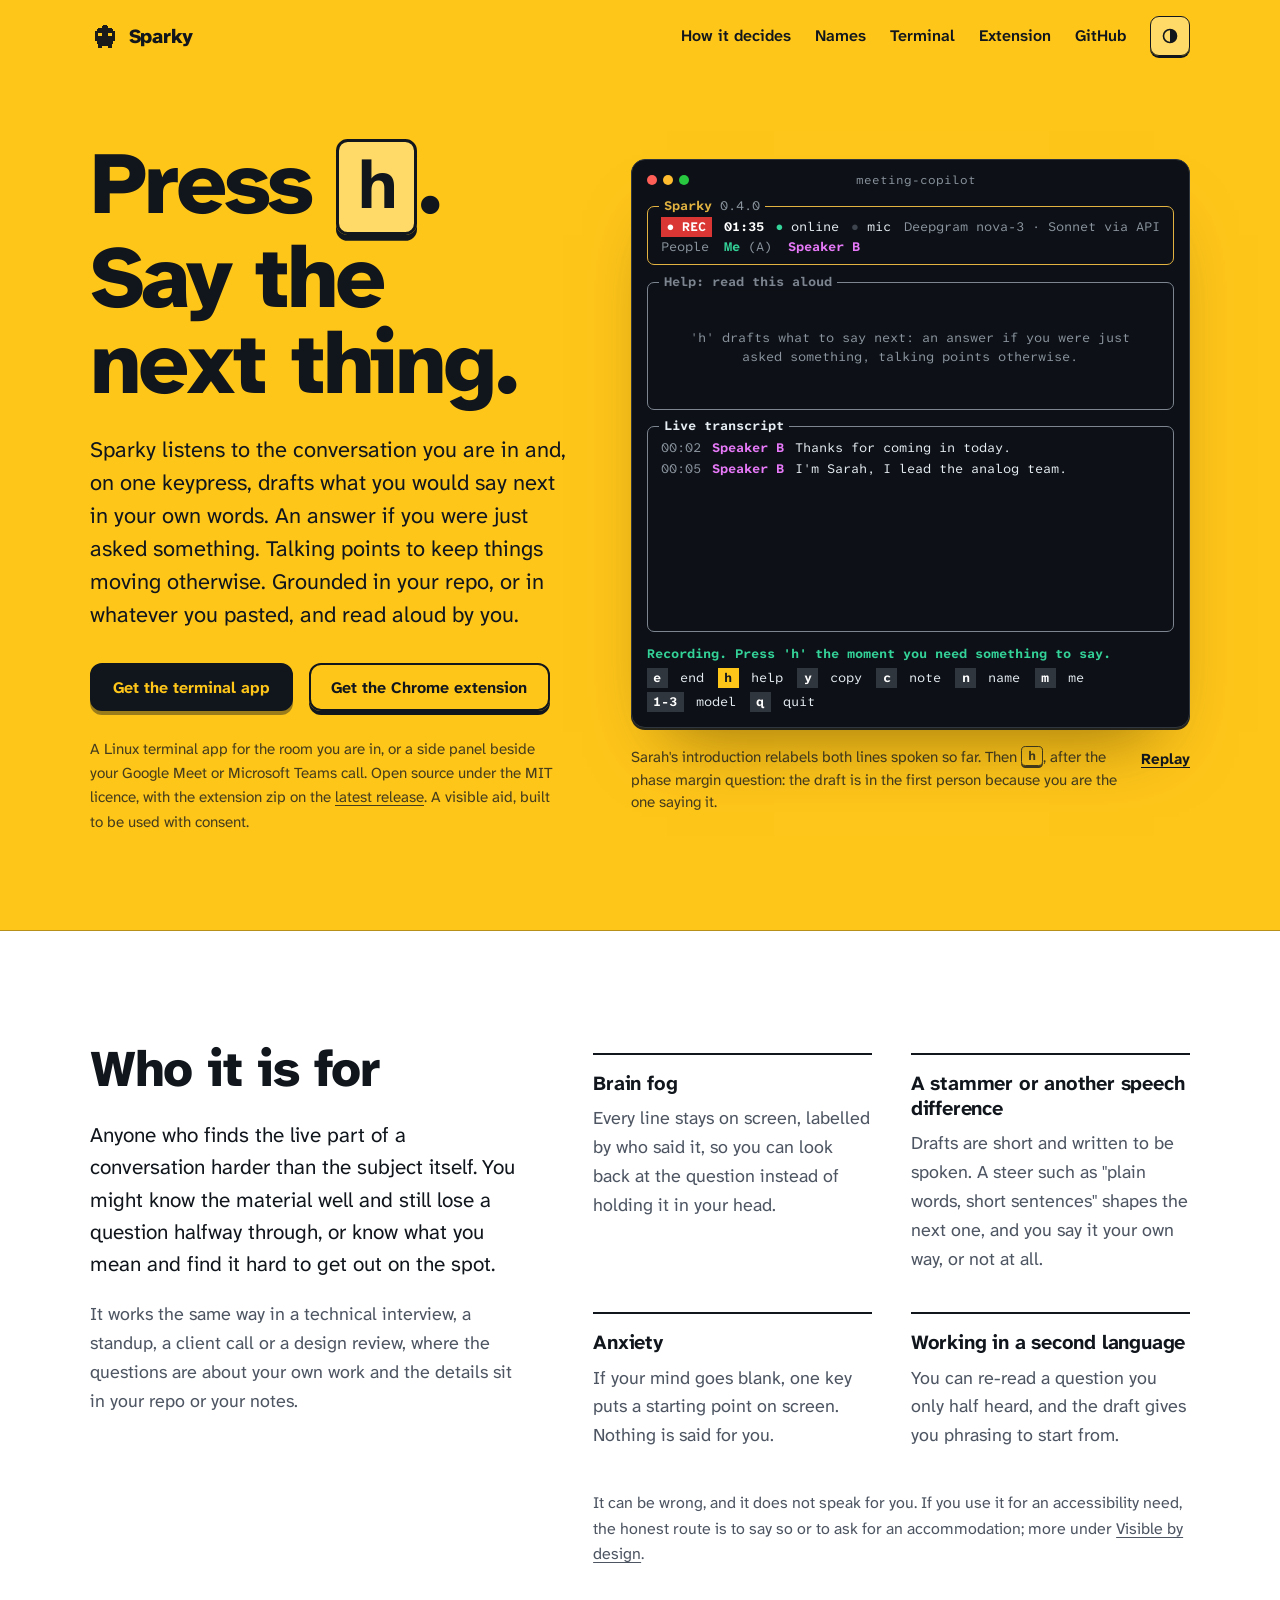
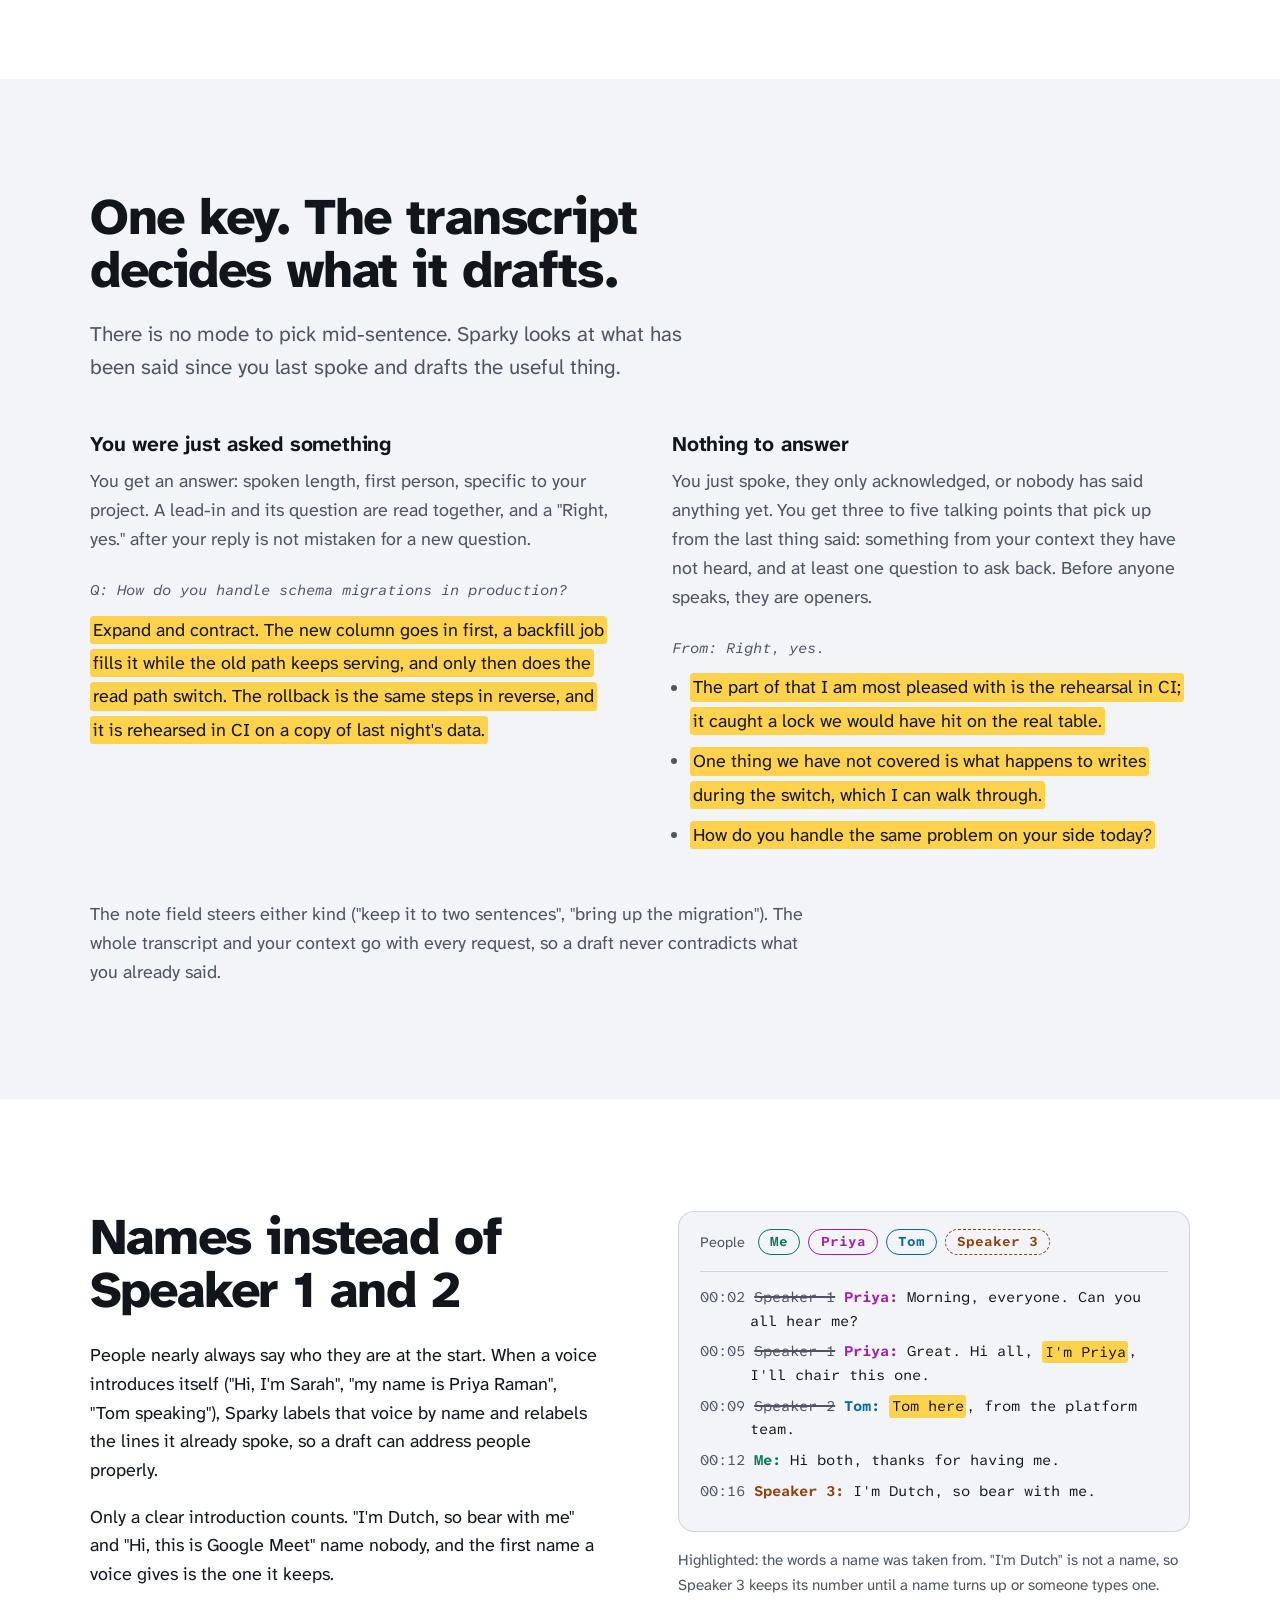
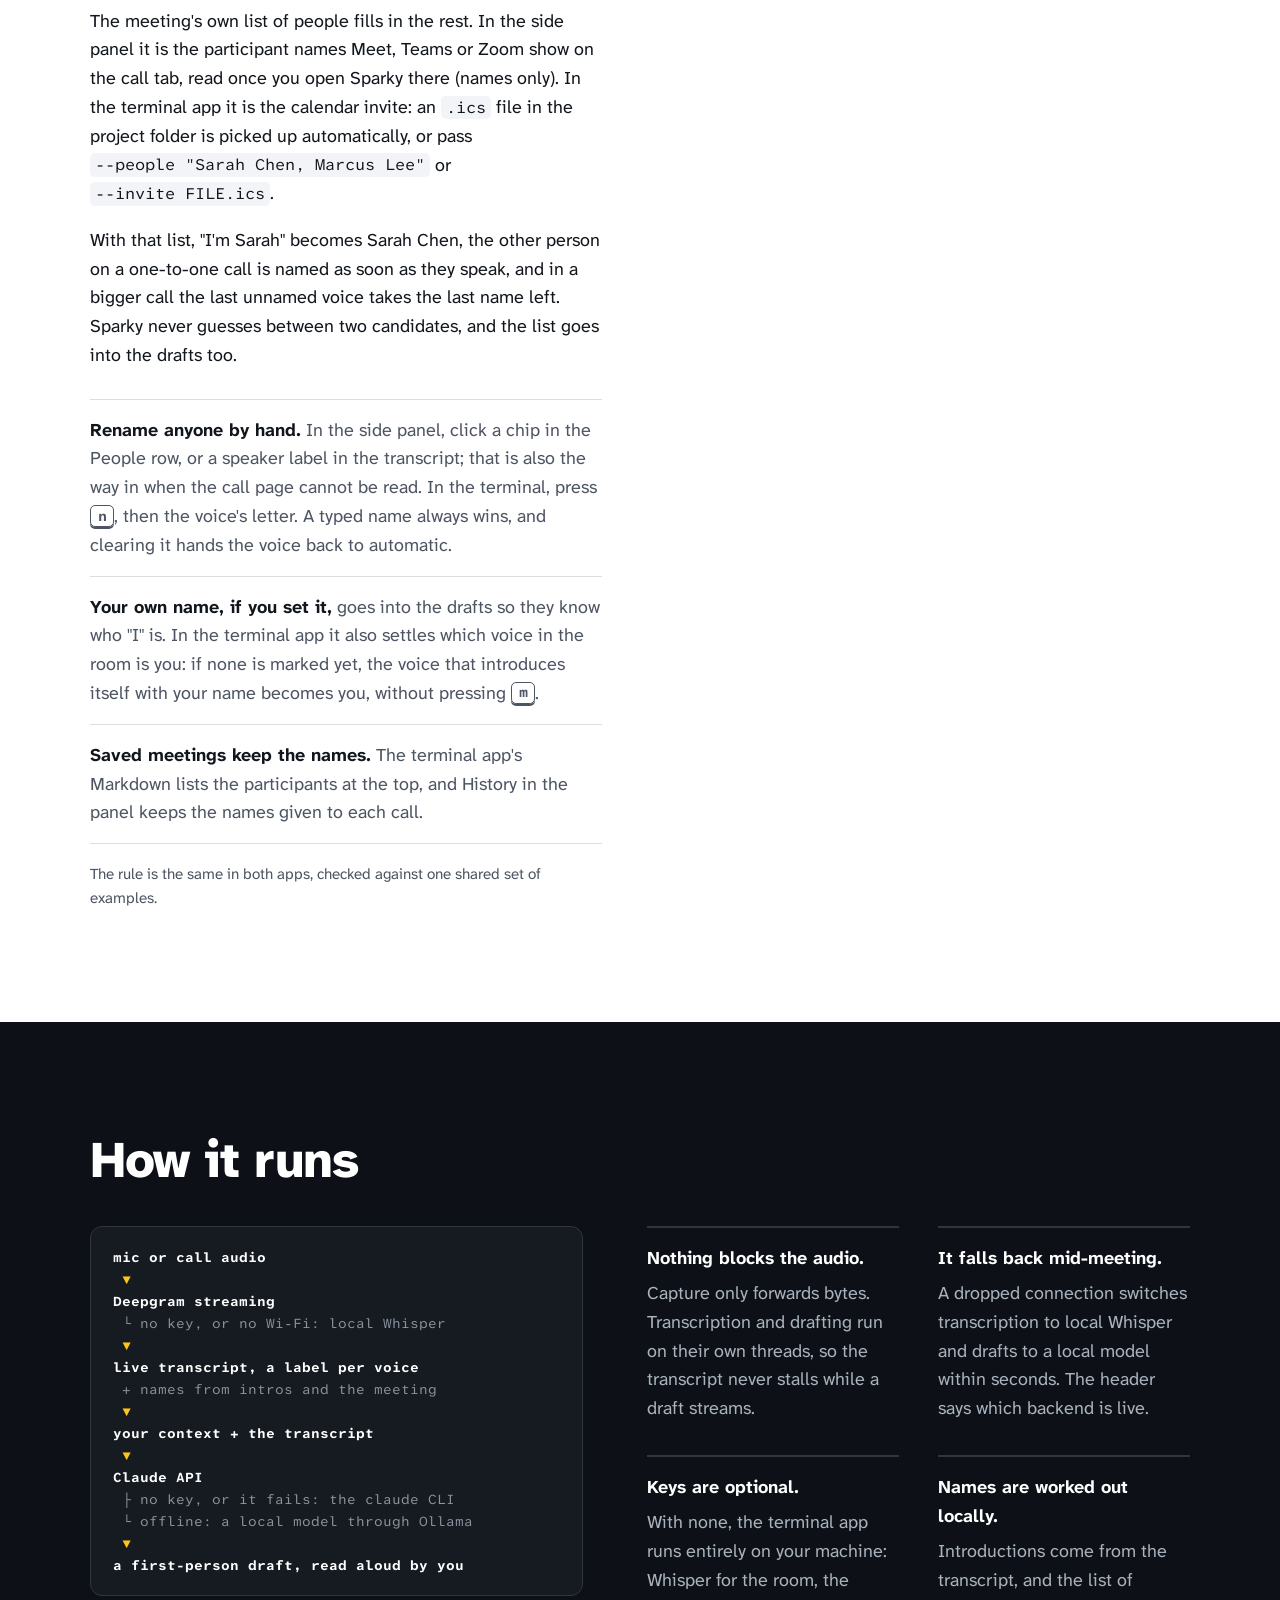
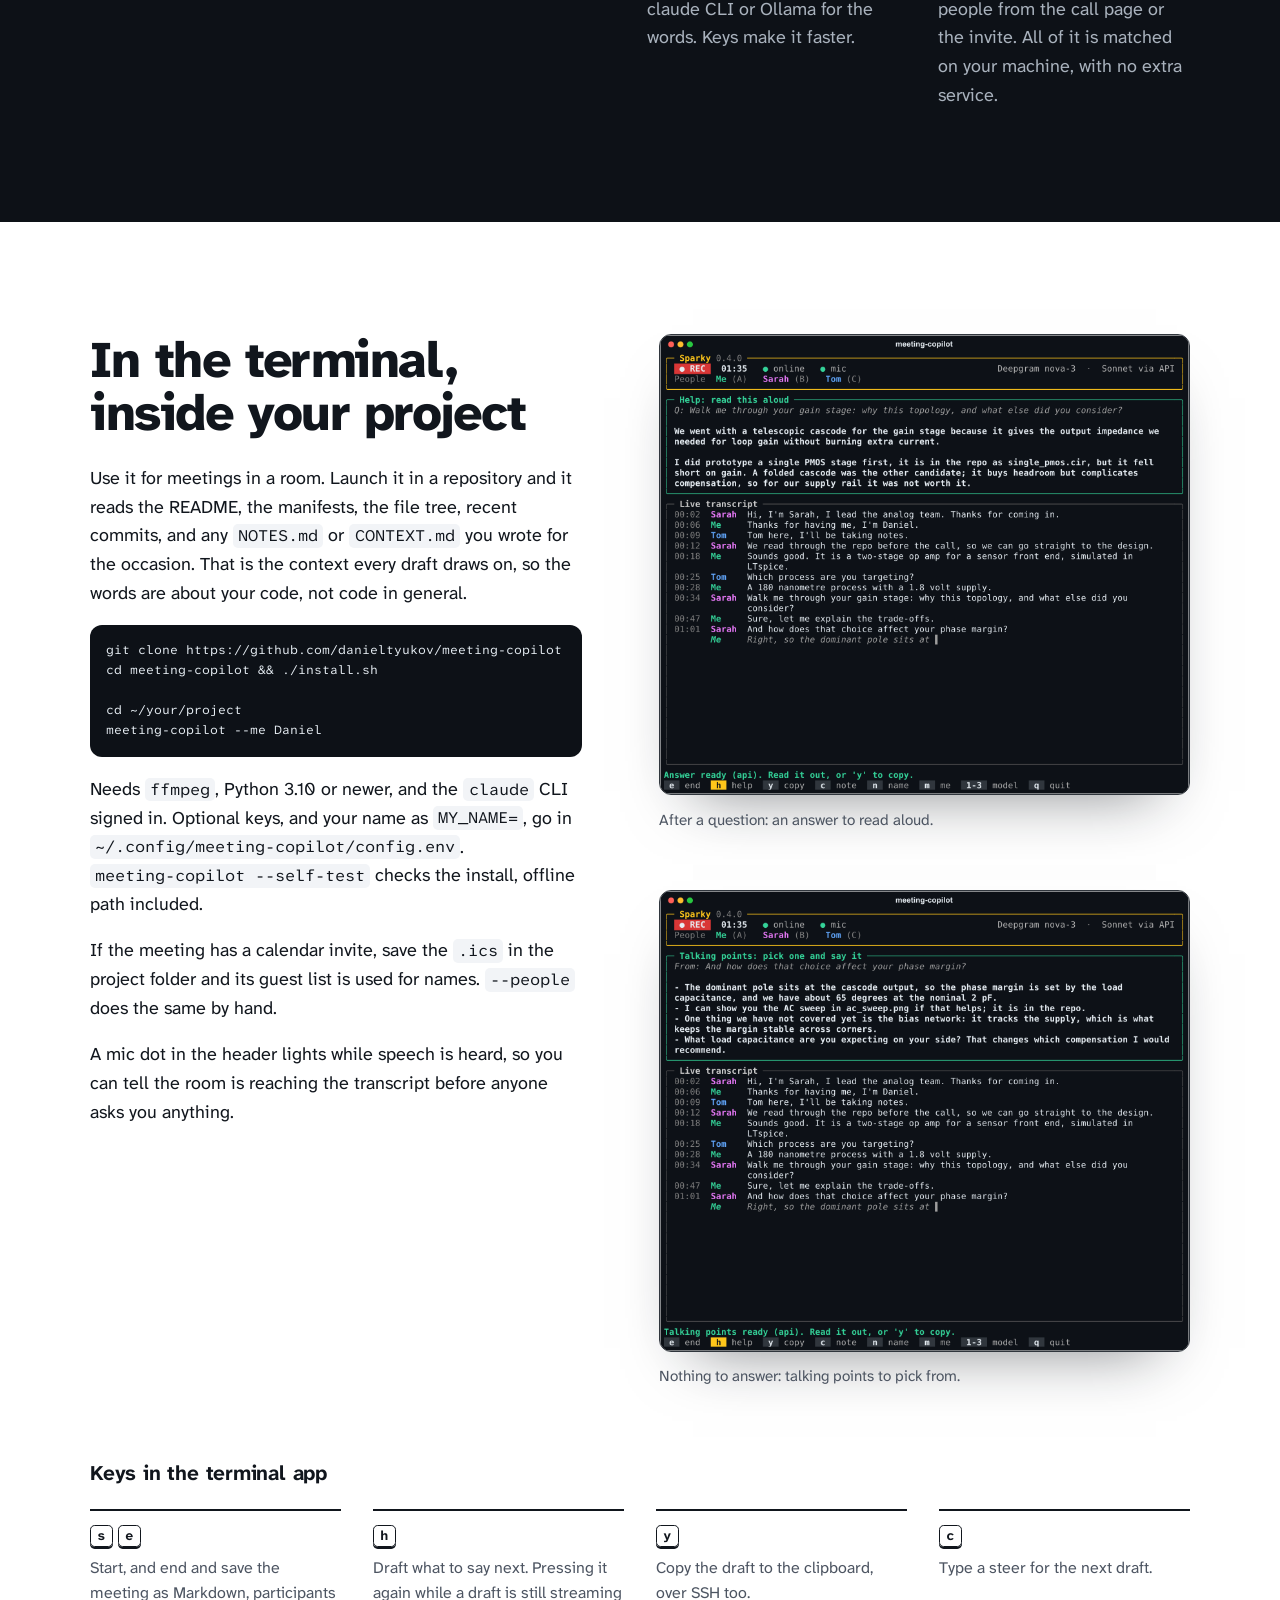
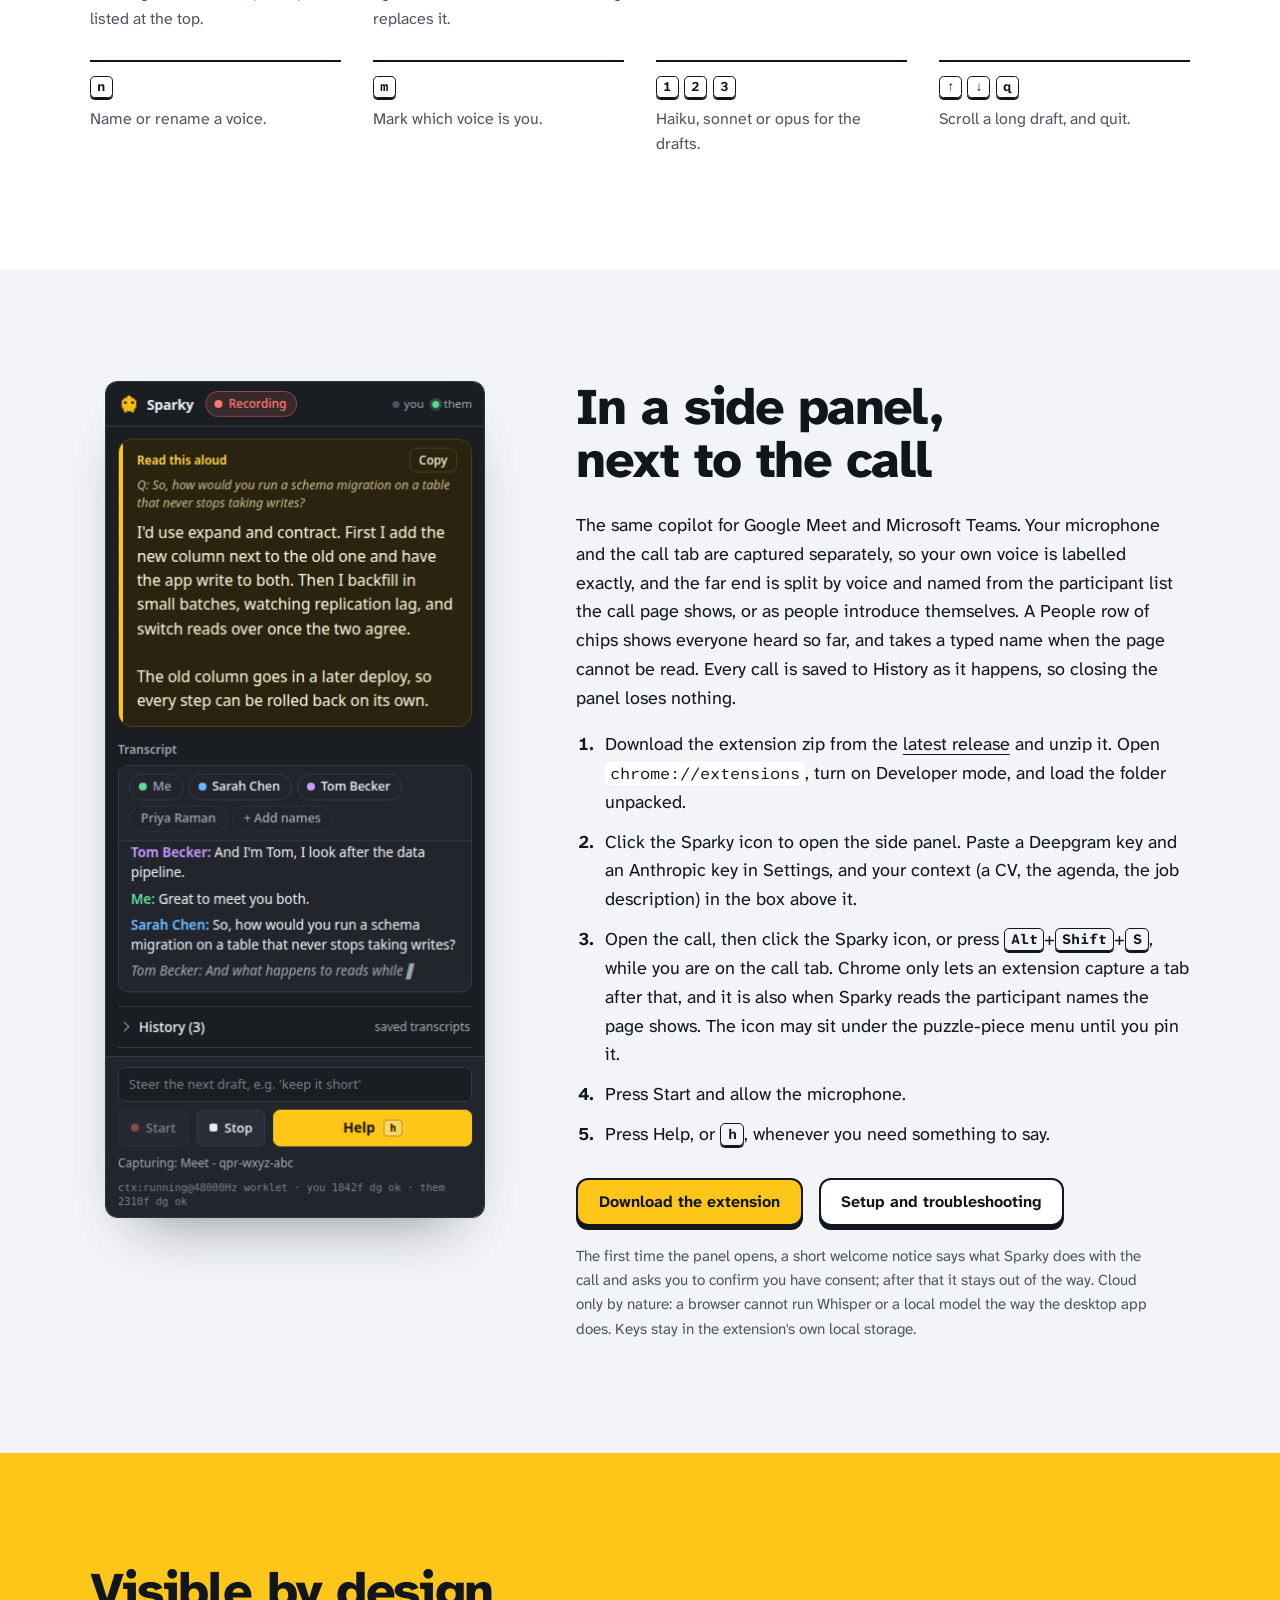
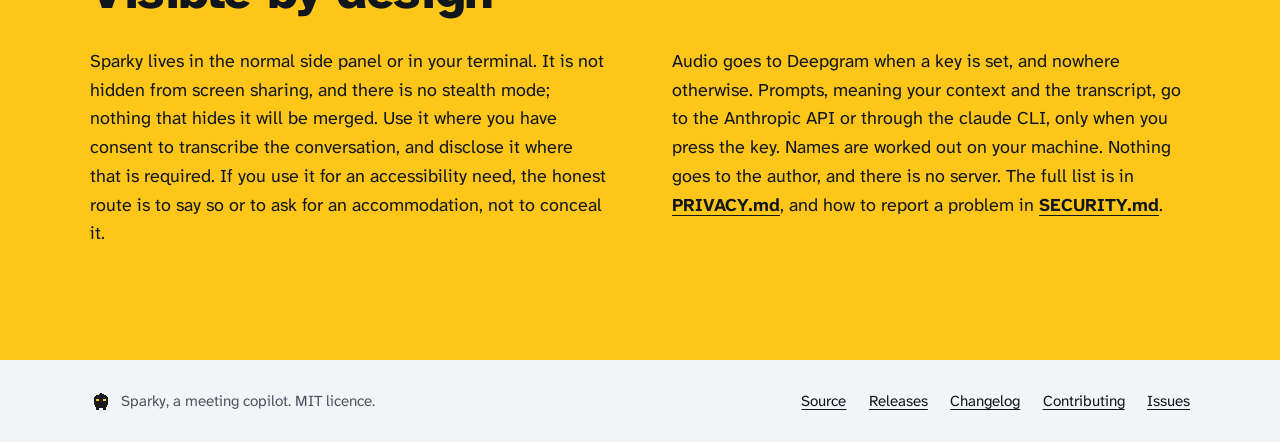
==== site/index.html @ aa8dd903 "feat(site): redesign, who it is for, named speakers Atkinson Hyperlegible type, a brand yellow and s" ====
<!doctype html>
<html lang="en">
<head>
  <meta charset="utf-8">
  <meta name="viewport" content="width=device-width, initial-scale=1">
  <title>Sparky, a meeting copilot</title>
  <meta name="description" content="Sparky is a meeting copilot for the conversations you are in. It transcribes the room or the call live, labels people by name once they introduce themselves, and on one keypress drafts what you would say next in the first person: an answer if you were just asked something, talking points otherwise. Terminal app and Chrome side panel.">
  <meta name="theme-color" content="#FFC61A">
  <meta name="color-scheme" content="light dark">
  <meta property="og:title" content="Sparky, a meeting copilot">
  <meta property="og:description" content="Live transcript of the conversation you are in, with people labelled by name, and on one keypress a first-person draft of what to say next, grounded in your own context. Terminal app and Chrome side panel.">
  <meta property="og:image" content="https://danieltyukov.github.io/meeting-copilot/assets/logo.png">
  <meta property="og:url" content="https://danieltyukov.github.io/meeting-copilot/">
  <link rel="canonical" href="https://danieltyukov.github.io/meeting-copilot/">
  <link rel="icon" href="assets/icon.svg" type="image/svg+xml">
  <link rel="icon" href="assets/icon48.png" type="image/png" sizes="48x48">
  <script>
    // A theme picked with the header button wins over the system setting. Set
    // before first paint so the page never flashes the other theme.
    try {
      var saved = localStorage.getItem("sparky-theme");
      if (saved === "light" || saved === "dark") document.documentElement.setAttribute("data-theme", saved);
    } catch (e) {}
  </script>
  <link rel="preconnect" href="https://fonts.googleapis.com">
  <link rel="preconnect" href="https://fonts.gstatic.com" crossorigin>
  <link rel="stylesheet" href="https://fonts.googleapis.com/css2?family=Atkinson+Hyperlegible+Mono:ital,wght@0,400..700;1,400..700&family=Atkinson+Hyperlegible+Next:ital,wght@0,400..800;1,400..800&display=swap">
  <link rel="stylesheet" href="style.css">
</head>
<body>
  <a class="skip" href="#main">Skip to content</a>

  <header class="top">
    <div class="wrap top-inner">
      <a class="brand" href="#main" aria-label="Sparky, home">
        <img class="mark-light" src="assets/budgie-ink.svg" width="30" height="30" alt="">
        <img class="mark-dark" src="assets/icon.svg" width="30" height="30" alt="">
        <span>Sparky</span>
      </a>
      <nav aria-label="Site">
        <a href="#decides">How it decides</a>
        <a href="#names">Names</a>
        <a href="#terminal">Terminal</a>
        <a href="#extension">Extension</a>
        <a href="https://github.com/danieltyukov/meeting-copilot">GitHub</a>
        <button class="theme" id="theme" type="button" hidden>
          <svg viewBox="0 0 20 20" width="18" height="18" aria-hidden="true" focusable="false"><circle cx="10" cy="10" r="7.25" fill="none" stroke="currentColor" stroke-width="1.8"/><path d="M10 2.75a7.25 7.25 0 0 1 0 14.5z" fill="currentColor"/></svg>
          <span class="visually-hidden" id="theme-label">Switch theme</span>
        </button>
      </nav>
    </div>
  </header>

  <main id="main">
    <section class="hero" aria-labelledby="headline">
      <div class="wrap hero-grid">
        <div class="hero-copy">
          <h1 id="headline"><span class="nobr">Press <kbd class="cap" id="cap">h</kbd>.</span> <span class="nobr">Say the</span> <span class="nobr">next thing.</span></h1>
          <p class="lede">
            Sparky listens to the conversation you are in and, on one keypress, drafts what
            you would say next in your own words. An answer if you were just asked something.
            Talking points to keep things moving otherwise. Grounded in your repo, or in
            whatever you pasted, and read aloud by you.
          </p>
          <p class="actions">
            <a class="btn btn-primary" href="#terminal">Get the terminal app</a>
            <a class="btn" href="#extension">Get the Chrome extension</a>
          </p>
          <p class="fine">
            A Linux terminal app for the room you are in, or a side panel beside your Google Meet
            or Microsoft Teams call. Open source under the MIT licence, with the extension zip on the
            <a href="https://github.com/danieltyukov/meeting-copilot/releases/latest">latest release</a>.
            A visible aid, built to be used with consent.
          </p>
        </div>

        <!--
          The one moving thing on the page: the product, doing its job, drawn the
          way the terminal app draws it (draft box above the transcript). The
          markup is the final frame, which is what reduced motion and no
          JavaScript show. The script rewinds it and plays it once, when it
          scrolls into view: lines arrive, an introduction relabels both lines
          from that voice, then h is pressed and the draft streams in.
        -->
        <figure class="demo">
          <div class="term" id="demo" role="img" aria-label="The terminal app during a design review. The other voice is labelled Sarah, a name taken from the introduction. After the question about phase margin, the draft box holds a first-person answer to read aloud.">
            <div class="term-bar" aria-hidden="true"><span></span><span></span><span></span><b>meeting-copilot</b></div>
            <div class="tp tp-head">
              <span class="tp-title"><b>Sparky</b> 0.4.0</span>
              <div class="head-row">
                <span class="head-left">
                  <span class="rec">&#9679; REC</span>
                  <b class="clock">01:35</b>
                  <span><i class="dot on">&#9679;</i> online</span>
                  <span class="mic is-on" id="mic"><i class="dot">&#9679;</i> mic</span>
                </span>
                <span class="head-right">Deepgram nova-3 &middot; Sonnet via API</span>
              </div>
              <p class="people-row"><span class="dim">People</span> <span><b class="spk-me">Me</b> <span class="dim">(A)</span></span> <span><b class="spk-b" data-was="Speaker B">Sarah</b> <span class="dim letter">(B)</span></span></p>
            </div>
            <div class="tp tp-help is-done" id="help">
              <span class="tp-title">Help: read this aloud</span>
              <div class="help-stack">
                <p class="help-idle">'h' drafts what to say next: an answer if you were just asked something, talking points otherwise.</p>
                <p class="help-think">Drafting your answer&hellip;</p>
                <div class="help-done">
                  <p class="q">Q: And how does that choice affect your phase margin?</p>
                  <p class="draft" id="draft">The dominant pole sits at the cascode output, so the margin is set by the load. At the nominal 2 pF we have about 65 degrees, and the bias network tracks the supply, which is what keeps it there across corners.</p>
                </div>
              </div>
            </div>
            <div class="tp tp-transcript" id="transcript">
              <span class="tp-title">Live transcript</span>
              <div class="rows">
                <p class="line"><span class="ts">00:02</span><b class="spk-b" data-was="Speaker B">Sarah</b><span>Thanks for coming in today.</span></p>
                <p class="line"><span class="ts">00:05</span><b class="spk-b" data-was="Speaker B">Sarah</b><span>I'm Sarah, I lead the analog team.</span></p>
                <p class="line"><span class="ts">00:41</span><b class="spk-b">Sarah</b><span>Walk me through your gain stage. Why this topology?</span></p>
                <p class="line"><span class="ts">00:58</span><b class="spk-me">Me</b><span>We went with a telescopic cascode, mainly for the output impedance.</span></p>
                <p class="line"><span class="ts">01:20</span><b class="spk-b">Sarah</b><span>And how does that choice affect your phase margin?</span></p>
                <p class="line partial"><span class="ts"></span><b class="spk-me">Me</b><span><span class="caret">&#9612;</span></span></p>
              </div>
            </div>
            <div class="term-foot">
              <p class="status" id="status">Answer ready (api). Read it out, or 'y' to copy.</p>
              <p class="keycaps"><span><b class="kc">e</b> end</span> <span><b class="kc kc-h" id="hkey">h</b> help</span> <span><b class="kc">y</b> copy</span> <span><b class="kc">c</b> note</span> <span><b class="kc">n</b> name</span> <span><b class="kc">m</b> me</span> <span><b class="kc">1-3</b> model</span> <span><b class="kc">q</b> quit</span></p>
            </div>
          </div>
          <figcaption>
            <span>Sarah's introduction relabels both lines spoken so far. Then <span class="nobr"><kbd>h</kbd>,</span> after the phase margin question: the draft is in the first person because you are the one saying it.</span>
            <button class="replay" id="replay" type="button" hidden>Replay</button>
          </figcaption>
        </figure>
      </div>
    </section>

    <section class="section who" id="who" aria-labelledby="who-h">
      <div class="wrap who-grid">
        <div class="who-copy">
          <h2 id="who-h">Who it is for</h2>
          <p class="intro">
            Anyone who finds the live part of a conversation harder than the subject itself. You
            might know the material well and still lose a question halfway through, or know what
            you mean and find it hard to get out on the spot.
          </p>
          <p>
            It works the same way in a technical interview, a standup, a client call or a design
            review, where the questions are about your own work and the details sit in your repo
            or your notes.
          </p>
        </div>
        <dl class="who-list">
          <div>
            <dt>Brain fog</dt>
            <dd>Every line stays on screen, labelled by who said it, so you can look back at the question instead of holding it in your head.</dd>
          </div>
          <div>
            <dt>A stammer or another speech difference</dt>
            <dd>Drafts are short and written to be spoken. A steer such as "plain words, short sentences" shapes the next one, and you say it your own way, or not at all.</dd>
          </div>
          <div>
            <dt>Anxiety</dt>
            <dd>If your mind goes blank, one key puts a starting point on screen. Nothing is said for you.</dd>
          </div>
          <div>
            <dt>Working in a second language</dt>
            <dd>You can re-read a question you only half heard, and the draft gives you phrasing to start from.</dd>
          </div>
        </dl>
        <p class="who-note">
          It can be wrong, and it does not speak for you. If you use it for an accessibility need,
          the honest route is to say so or to ask for an accommodation; more under
          <a href="#visible">Visible by design</a>.
        </p>
      </div>
    </section>

    <section class="section alt" id="decides" aria-labelledby="decides-h">
      <div class="wrap">
        <h2 id="decides-h">One key. The transcript decides what it drafts.</h2>
        <p class="intro">
          There is no mode to pick mid-sentence. Sparky looks at what has been said since you last
          spoke and drafts the useful thing.
        </p>
        <div class="two">
          <article class="case">
            <h3>You were just asked something</h3>
            <p>
              You get an answer: spoken length, first person, specific to your project. A lead-in
              and its question are read together, and a "Right, yes." after your reply is not
              mistaken for a new question.
            </p>
            <div class="script">
              <p class="cue">Q: How do you handle schema migrations in production?</p>
              <p class="said"><mark>Expand and contract. The new column goes in first, a backfill job fills it while the old path keeps serving, and only then does the read path switch. The rollback is the same steps in reverse, and it is rehearsed in CI on a copy of last night's data.</mark></p>
            </div>
          </article>
          <article class="case">
            <h3>Nothing to answer</h3>
            <p>
              You just spoke, they only acknowledged, or nobody has said anything yet. You get
              three to five talking points that pick up from the last thing said: something from
              your context they have not heard, and at least one question to ask back. Before
              anyone speaks, they are openers.
            </p>
            <div class="script">
              <p class="cue">From: Right, yes.</p>
              <ul class="said">
                <li><mark>The part of that I am most pleased with is the rehearsal in CI; it caught a lock we would have hit on the real table.</mark></li>
                <li><mark>One thing we have not covered is what happens to writes during the switch, which I can walk through.</mark></li>
                <li><mark>How do you handle the same problem on your side today?</mark></li>
              </ul>
            </div>
          </article>
        </div>
        <p class="note">
          The note field steers either kind ("keep it to two sentences", "bring up the migration").
          The whole transcript and your context go with every request, so a draft never
          contradicts what you already said.
        </p>
      </div>
    </section>

    <section class="section" id="names" aria-labelledby="names-h">
      <div class="wrap split">
        <div>
          <h2 id="names-h">Names instead of Speaker 1 and 2</h2>
          <p>
            People nearly always say who they are at the start. When a voice introduces itself
            ("Hi, I'm Sarah", "my name is Priya Raman", "Tom speaking"), Sparky labels that
            voice by name and relabels the lines it already spoke, so a draft can address
            people properly.
          </p>
          <p>
            Only a clear introduction counts. "I'm Dutch, so bear with me" and "Hi, this is
            Google Meet" name nobody, and the first name a voice gives is the one it keeps.
          </p>
          <p>
            The meeting's own list of people fills in the rest. In the side panel it is the
            participant names Meet, Teams or Zoom show on the call tab, read once you open Sparky
            there (names only). In the terminal app it is the calendar invite: an
            <code>.ics</code> file in the project folder is picked up automatically, or pass
            <code class="nobr">--people "Sarah Chen, Marcus Lee"</code> or <code class="nobr">--invite FILE.ics</code>.
          </p>
          <p>
            With that list, "I'm Sarah" becomes Sarah Chen, the other person on a one-to-one call
            is named as soon as they speak, and in a bigger call the last unnamed voice takes the
            last name left. Sparky never guesses between two candidates, and the list goes into
            the drafts too.
          </p>
          <ul class="facts-list">
            <li>
              <strong>Rename anyone by hand.</strong> In the side panel, click a chip in the People
              row, or a speaker label in the transcript; that is also the way in when the call page
              cannot be read. In the terminal, press <span class="nobr"><kbd>n</kbd>,</span> then
              the voice's letter. A typed name always wins, and clearing it hands the voice back
              to automatic.
            </li>
            <li>
              <strong>Your own name, if you set it,</strong> goes into the drafts so they know who
              "I" is. In the terminal app it also settles which voice in the room is you: if none
              is marked yet, the voice that introduces itself with your name becomes you, without pressing
              <span class="nobr"><kbd>m</kbd>.</span>
            </li>
            <li>
              <strong>Saved meetings keep the names.</strong> The terminal app's Markdown lists
              the participants at the top, and History in the panel keeps the names given to
              each call.
            </li>
          </ul>
          <p class="fine">The rule is the same in both apps, checked against one shared set of examples.</p>
        </div>
        <figure class="sheet-fig">
          <div class="sheet">
            <div class="people">
              <span class="people-label">People</span>
              <span class="chip v-me">Me</span>
              <span class="chip v-a">Priya</span>
              <span class="chip v-b">Tom</span>
              <span class="chip v-c unnamed">Speaker 3</span>
            </div>
            <p class="line"><span class="ts">00:02</span> <span class="who-was">Speaker 1</span> <b class="v-a">Priya:</b> Morning, everyone. Can you all hear me?</p>
            <p class="line"><span class="ts">00:05</span> <span class="who-was">Speaker 1</span> <b class="v-a">Priya:</b> Great. Hi all, <mark>I'm Priya</mark>, I'll chair this one.</p>
            <p class="line"><span class="ts">00:09</span> <span class="who-was">Speaker 2</span> <b class="v-b">Tom:</b> <mark>Tom here</mark>, from the platform team.</p>
            <p class="line"><span class="ts">00:12</span> <b class="v-me">Me:</b> Hi both, thanks for having me.</p>
            <p class="line"><span class="ts">00:16</span> <b class="v-c">Speaker 3:</b> I'm Dutch, so bear with me.</p>
          </div>
          <figcaption>
            Highlighted: the words a name was taken from. "I'm Dutch" is not a name, so Speaker 3
            keeps its number until a name turns up or someone types one.
          </figcaption>
        </figure>
      </div>
    </section>

    <section class="band dark" aria-labelledby="runs-h">
      <div class="wrap">
        <h2 id="runs-h">How it runs</h2>
        <div class="runs">
          <pre class="flow"><b>mic or call audio</b>
 <span class="fa" aria-hidden="true">&#9660;</span>
<b>Deepgram streaming</b>
 <span aria-hidden="true">&#9492;</span> <i>no key, or no Wi-Fi: local Whisper</i>
 <span class="fa" aria-hidden="true">&#9660;</span>
<b>live transcript, a label per voice</b>
 <span aria-hidden="true">+</span> <i>names from intros and the meeting</i>
 <span class="fa" aria-hidden="true">&#9660;</span>
<b>your context + the transcript</b>
 <span class="fa" aria-hidden="true">&#9660;</span>
<b>Claude API</b>
 <span aria-hidden="true">&#9500;</span> <i>no key, or it fails: the claude CLI</i>
 <span aria-hidden="true">&#9492;</span> <i>offline: a local model through Ollama</i>
 <span class="fa" aria-hidden="true">&#9660;</span>
<b>a first-person draft, read aloud by you</b></pre>
        <dl class="facts">
          <div><dt>Nothing blocks the audio.</dt><dd>Capture only forwards bytes. Transcription and drafting run on their own threads, so the transcript never stalls while a draft streams.</dd></div>
          <div><dt>It falls back mid-meeting.</dt><dd>A dropped connection switches transcription to local Whisper and drafts to a local model within seconds. The header says which backend is live.</dd></div>
          <div><dt>Keys are optional.</dt><dd>With none, the terminal app runs entirely on your machine: Whisper for the room, the claude CLI or Ollama for the words. Keys make it faster.</dd></div>
          <div><dt>Names are worked out locally.</dt><dd>Introductions come from the transcript, and the list of people from the call page or the invite. All of it is matched on your machine, with no extra service.</dd></div>
        </dl>
        </div>
      </div>
    </section>

    <section class="section" id="terminal" aria-labelledby="terminal-h">
      <div class="wrap split split-term">
        <div>
          <h2 id="terminal-h">In the terminal, inside your project</h2>
          <p>
            Use it for meetings in a room. Launch it in a repository and it reads the README, the
            manifests, the file tree, recent commits, and any <code>NOTES.md</code> or
            <code>CONTEXT.md</code> you wrote for the occasion. That is the context every draft
            draws on, so the words are about your code, not code in general.
          </p>
          <pre class="code"><code>git clone https://github.com/danieltyukov/meeting-copilot
cd meeting-copilot &amp;&amp; ./install.sh

cd ~/your/project
meeting-copilot --me Daniel</code></pre>
          <p>
            Needs <code>ffmpeg</code>, Python 3.10 or newer, and the <code>claude</code> CLI signed
            in. Optional keys, and your name as <code>MY_NAME=</code>, go in
            <code>~/.config/meeting-copilot/config.env</code>. <code class="nobr">meeting-copilot --self-test</code>
            checks the install, offline path included.
          </p>
          <p>
            If the meeting has a calendar invite, save the <code>.ics</code> in the project folder
            and its guest list is used for names. <code>--people</code> does the same by hand.
          </p>
          <p>
            A mic dot in the header lights while speech is heard, so you can tell the room is
            reaching the transcript before anyone asks you anything.
          </p>
        </div>
        <div class="shots">
          <figure class="shot">
            <img src="assets/screenshot.png" width="820" height="712" loading="lazy" alt="The terminal app mid-meeting: the draft box at the top holding a first-person answer to the last question, and below it the live transcript with each voice labelled by name.">
            <figcaption>After a question: an answer to read aloud.</figcaption>
          </figure>
          <figure class="shot">
            <img src="assets/screenshot-points.png" width="820" height="712" loading="lazy" alt="The terminal app mid-meeting: the draft box at the top holding first-person talking points, and below it the live transcript with each voice labelled by name.">
            <figcaption>Nothing to answer: talking points to pick from.</figcaption>
          </figure>
        </div>
      </div>
      <div class="wrap">
        <h3 class="keymap-h" id="keys-h">Keys in the terminal app</h3>
        <dl class="keymap">
          <div><dt><kbd>s</kbd> <kbd>e</kbd></dt><dd>Start, and end and save the meeting as Markdown, participants listed at the top.</dd></div>
          <div><dt><kbd>h</kbd></dt><dd>Draft what to say next. Pressing it again while a draft is still streaming replaces it.</dd></div>
          <div><dt><kbd>y</kbd></dt><dd>Copy the draft to the clipboard, over SSH too.</dd></div>
          <div><dt><kbd>c</kbd></dt><dd>Type a steer for the next draft.</dd></div>
          <div><dt><kbd>n</kbd></dt><dd>Name or rename a voice.</dd></div>
          <div><dt><kbd>m</kbd></dt><dd>Mark which voice is you.</dd></div>
          <div><dt><kbd>1</kbd> <kbd>2</kbd> <kbd>3</kbd></dt><dd>Haiku, sonnet or opus for the drafts.</dd></div>
          <div><dt><kbd>&uarr;</kbd> <kbd>&darr;</kbd> <kbd>q</kbd></dt><dd>Scroll a long draft, and quit.</dd></div>
        </dl>
      </div>
    </section>

    <section class="section alt" id="extension" aria-labelledby="extension-h">
      <div class="wrap split split-flip">
        <figure class="shot panel">
          <img src="assets/extension.png" width="380" height="840" loading="lazy" alt="The Chrome side panel during a call: a drafted answer at the top, the People chips over the live transcript labelled by name, and the Start, Stop and Help controls docked at the bottom.">
        </figure>
        <div>
          <h2 id="extension-h">In a side panel, next to the call</h2>
          <p>
            The same copilot for Google Meet and Microsoft Teams. Your microphone and the call
            tab are captured separately, so your own voice is labelled exactly, and the far end is
            split by voice and named from the participant list the call page shows, or as people
            introduce themselves. A People row of chips shows everyone heard so far, and takes a
            typed name when the page cannot be read. Every call is saved to History as it happens, so closing the
            panel loses nothing.
          </p>
          <ol class="steps">
            <li>Download the extension zip from the <a href="https://github.com/danieltyukov/meeting-copilot/releases/latest">latest release</a> and unzip it. Open <code>chrome://extensions</code>, turn on Developer mode, and load the folder unpacked.</li>
            <li>Click the Sparky icon to open the side panel. Paste a Deepgram key and an Anthropic key in Settings, and your context (a CV, the agenda, the job description) in the box above it.</li>
            <li>Open the call, then click the Sparky icon, or press <span class="nobr"><kbd>Alt</kbd>+<kbd>Shift</kbd>+<kbd>S</kbd>,</span> while you are on the call tab. Chrome only lets an extension capture a tab after that, and it is also when Sparky reads the participant names the page shows. The icon may sit under the puzzle-piece menu until you pin it.</li>
            <li>Press Start and allow the microphone.</li>
            <li>Press Help, or <span class="nobr"><kbd>h</kbd>,</span> whenever you need something to say.</li>
          </ol>
          <p class="actions">
            <a class="btn btn-primary" href="https://github.com/danieltyukov/meeting-copilot/releases/latest">Download the extension</a>
            <a class="btn" href="https://github.com/danieltyukov/meeting-copilot/tree/main/extension">Setup and troubleshooting</a>
          </p>
          <p class="fine">
            The first time the panel opens, a short welcome notice says what Sparky does with the
            call and asks you to confirm you have consent; after that it stays out of the way. Cloud only by nature: a browser cannot run Whisper or a local
            model the way the desktop app does. Keys stay in the extension's own local storage.
          </p>
        </div>
      </div>
    </section>

    <section class="band sun" id="visible" aria-labelledby="visible-h">
      <div class="wrap">
        <h2 id="visible-h">Visible by design</h2>
        <div class="two">
          <p>
            Sparky lives in the normal side panel or in your terminal. It is not hidden from screen
            sharing, and there is no stealth mode; nothing that hides it will be merged. Use it
            where you have consent to transcribe the conversation, and disclose it where that is
            required. If you use it for an accessibility need, the honest route is to say so or to
            ask for an accommodation, not to conceal it.
          </p>
          <p>
            Audio goes to Deepgram when a key is set, and nowhere otherwise. Prompts, meaning your
            context and the transcript, go to the Anthropic API or through the claude CLI, only
            when you press the key. Names are worked out on your machine. Nothing goes to the
            author, and there is no server. The full list is in
            <a href="https://github.com/danieltyukov/meeting-copilot/blob/main/PRIVACY.md">PRIVACY.md</a>,
            and how to report a problem in <a href="https://github.com/danieltyukov/meeting-copilot/blob/main/SECURITY.md">SECURITY.md</a>.
          </p>
        </div>
      </div>
    </section>
  </main>

  <footer class="foot">
    <div class="wrap foot-inner">
      <p>
        <img class="mark-light" src="assets/budgie-ink.svg" width="22" height="22" alt="">
        <img class="mark-dark" src="assets/icon.svg" width="22" height="22" alt="">
        Sparky, a meeting copilot. MIT licence.
      </p>
      <nav aria-label="Project">
        <a href="https://github.com/danieltyukov/meeting-copilot">Source</a>
        <a href="https://github.com/danieltyukov/meeting-copilot/releases/latest">Releases</a>
        <a href="https://github.com/danieltyukov/meeting-copilot/blob/main/CHANGELOG.md">Changelog</a>
        <a href="https://github.com/danieltyukov/meeting-copilot/blob/main/CONTRIBUTING.md">Contributing</a>
        <a href="https://github.com/danieltyukov/meeting-copilot/issues">Issues</a>
      </nav>
    </div>
  </footer>

  <script>
    // The theme button: flips between light and dark and remembers the choice.
    (function () {
      var root = document.documentElement;
      var btn = document.getElementById("theme");
      var label = document.getElementById("theme-label");
      var meta = document.querySelector('meta[name="theme-color"]');
      var system = window.matchMedia("(prefers-color-scheme: dark)");
      function current() { return root.getAttribute("data-theme") || (system.matches ? "dark" : "light"); }
      function sync() {
        var now = current();
        label.textContent = now === "dark" ? "Switch to the light theme" : "Switch to the dark theme";
        meta.setAttribute("content", now === "dark" ? "#1F1909" : "#FFC61A");
      }
      btn.hidden = false;
      btn.addEventListener("click", function () {
        var next = current() === "dark" ? "light" : "dark";
        root.setAttribute("data-theme", next);
        try { localStorage.setItem("sparky-theme", next); } catch (e) {}
        sync();
      });
      if (system.addEventListener) system.addEventListener("change", sync);
      sync();
    })();

    // The hero demo. The markup is the final frame; this rewinds it and plays it
    // once when it comes into view. Reduced motion keeps the final frame.
    (function () {
      var demo = document.getElementById("demo");
      if (!demo || !window.matchMedia) return;
      if (window.matchMedia("(prefers-reduced-motion: reduce)").matches) return;

      var help = document.getElementById("help");
      var transcript = document.getElementById("transcript");
      var lines = transcript.querySelectorAll(".line");
      var renamed = demo.querySelectorAll("[data-was]");
      var mic = document.getElementById("mic");
      var hkey = document.getElementById("hkey");
      var cap = document.getElementById("cap");
      var status = document.getElementById("status");
      var replay = document.getElementById("replay");
      var draft = document.getElementById("draft");
      renamed.forEach(function (el) { el.setAttribute("data-name", el.textContent); });

      // Split the draft into words once, so it can stream in the way the app streams it.
      var words = draft.textContent.split(" ");
      draft.textContent = "";
      var spans = words.map(function (w, i) {
        var s = document.createElement("span");
        s.textContent = (i ? " " : "") + w;
        draft.appendChild(s);
        return s;
      });

      var timers = [];
      function at(ms, fn) { timers.push(setTimeout(fn, ms)); }
      function setHelp(state) {
        help.classList.remove("is-idle", "is-think", "is-done");
        help.classList.add("is-" + state);
      }

      function rewind() {
        timers.forEach(clearTimeout);
        timers = [];
        // Hold the transcript box at the larger of its first and last sizes, so
        // nothing below it moves while the labels change.
        transcript.style.minHeight = "";
        demo.classList.remove("is-unnamed");
        renamed.forEach(function (el) { el.textContent = el.getAttribute("data-name"); });
        var finalHeight = transcript.offsetHeight;
        renamed.forEach(function (el) { el.textContent = el.getAttribute("data-was"); el.classList.remove("flash"); });
        demo.classList.add("is-unnamed");
        transcript.style.minHeight = Math.max(finalHeight, transcript.offsetHeight) + "px";
        lines.forEach(function (el) { el.classList.add("wait"); el.classList.remove("in"); });
        spans.forEach(function (s) { s.classList.add("wait"); });
        setHelp("idle");
        mic.classList.remove("is-on");
        status.textContent = "Recording. Press 'h' the moment you need something to say.";
        status.className = "status";
      }

      function play() {
        rewind();
        // [time the line lands, how long the voice was heard before it]
        var beats = [[600, 700], [1900, 900], [4300, 1100], [5800, 1000], [7200, 900], [8000, 0]];
        beats.forEach(function (b, i) {
          if (b[1]) at(b[0] - b[1], function () { mic.classList.add("is-on"); });
          at(b[0], function () {
            lines[i].classList.remove("wait");
            lines[i].classList.add("in");
            if (i < beats.length - 1) mic.classList.remove("is-on"); else mic.classList.add("is-on");
          });
        });
        // The introduction has landed: both lines from that voice take the name.
        at(2900, function () {
          renamed.forEach(function (el) { el.textContent = el.getAttribute("data-name"); el.classList.add("flash"); });
          demo.classList.remove("is-unnamed");
        });
        // The keypress, in the demo and on the headline's key at the same moment.
        at(8900, function () {
          hkey.classList.add("hit");
          cap.classList.add("pressed");
          setHelp("think");
          status.textContent = "Drafting your answer…";
          status.className = "status think";
        });
        at(9150, function () { cap.classList.remove("pressed"); });
        at(9500, function () { hkey.classList.remove("hit"); });
        at(10000, function () { setHelp("done"); });
        spans.forEach(function (s, i) { at(10150 + i * 55, function () { s.classList.remove("wait"); }); });
        at(10200 + spans.length * 55, function () {
          status.textContent = "Answer ready (api). Read it out, or 'y' to copy.";
          status.className = "status ready";
        });
      }

      replay.addEventListener("click", play);
      replay.hidden = false;
      // The reserved transcript height is only right for the width it was measured at.
      window.addEventListener("resize", function () { transcript.style.minHeight = ""; });

      rewind();
      if ("IntersectionObserver" in window) {
        var seen = new IntersectionObserver(function (entries) {
          if (entries[0].isIntersecting) { seen.disconnect(); play(); }
        }, { threshold: 0.35 });
        seen.observe(demo);
      } else {
        play();
      }
    })();
  </script>
</body>
</html>
---- site/style.css ----
/* Sparky's site. Highlighter yellow marks the words you would read out, the
   terminal palette is the app's own, and keys look like keys. Type is Atkinson
   Hyperlegible, drawn for legibility first. No build step. */

:root {
  --sun: #FFC61A;
  --ink: #11161D;

  --paper: #FFFFFF;
  --paper-2: #F2F4F7;
  --text: #11161D;
  --muted: #4D5562;
  --line: rgba(17, 22, 29, 0.14);
  --rule: #11161D;
  --focus: #11161D;

  /* The yellow surfaces: the hero and the band at the end. */
  --hero: var(--sun);
  --hero-text: var(--ink);
  --hero-head: var(--ink);
  --hero-muted: rgba(17, 22, 29, 0.78);
  --hero-line: rgba(17, 22, 29, 0.3);
  --cap-face: rgba(255, 255, 255, 0.34);
  --term-shadow: 0 2px 0 rgba(17, 22, 29, 0.9), 0 40px 70px -36px rgba(74, 52, 0, 0.6);

  /* Highlighter: the words you would say. */
  --mark: #FFD24D;
  --mark-text: var(--ink);

  /* One colour per voice, dark enough to read on white. */
  --v-me: #047857;
  --v-a: #A21CAF;
  --v-b: #0369A1;
  --v-c: #92400E;

  /* Keys. k1 is the primary key, k2 the plain one. */
  --k1-face: var(--sun);
  --k1-text: var(--ink);
  --k1-edge: var(--ink);
  --k2-face: var(--paper);
  --k2-text: var(--ink);
  --k2-edge: var(--ink);

  /* The app's palette (extension/sidepanel.css and the terminal app). */
  --t-bg: #0D1117;
  --t-panel: #161B22;
  --t-border: #30363D;
  --t-text: #E6EDF3;
  --t-muted: #8B949E;
  --r-yellow: #E3B341;
  --r-green: #34D399;
  --r-cyan: #38BDF8;
  --r-blue: #4C8DF6;
  --r-magenta: #E879F9;
  --r-grey: #7D8590;

  --sans: "Atkinson Hyperlegible Next", "Helvetica Neue", Arial, sans-serif;
  --mono: "Atkinson Hyperlegible Mono", ui-monospace, SFMono-Regular, Menlo, Consolas, monospace;
  --gutter: clamp(16px, 4vw, 40px);
  --section: clamp(4rem, 9vw, 7rem);

  color-scheme: light;
}

/* Dark: the yellow surfaces dim to a deep amber and the yellow moves into the
   type, so the page reads as the same highlighter, at night. */
@media (prefers-color-scheme: dark) {
  :root:not([data-theme="light"]) {
    --paper: #10151C;
    --paper-2: #161C25;
    --text: #E7EBF0;
    --muted: #A5AEBB;
    --line: rgba(231, 235, 240, 0.13);
    --rule: rgba(231, 235, 240, 0.55);
    --focus: var(--sun);
    --hero: #1F1909;
    --hero-text: #F2EAD0;
    --hero-head: var(--sun);
    --hero-muted: #C4B994;
    --hero-line: rgba(255, 198, 26, 0.28);
    --cap-face: rgba(255, 198, 26, 0.08);
    --term-shadow: 0 0 0 1px rgba(255, 198, 26, 0.12), 0 40px 70px -36px rgba(0, 0, 0, 0.8);
    --mark: rgba(255, 198, 26, 0.26);
    --mark-text: #FFF4D1;
    --v-me: #34D399;
    --v-a: #E879F9;
    --v-b: #38BDF8;
    --v-c: #FBBF24;
    --k1-face: var(--sun);
    --k1-text: var(--ink);
    --k1-edge: #A07A00;
    --k2-face: transparent;
    --k2-text: var(--text);
    --k2-edge: rgba(231, 235, 240, 0.55);
    color-scheme: dark;
  }
}
:root[data-theme="dark"] {
  --paper: #10151C;
  --paper-2: #161C25;
  --text: #E7EBF0;
  --muted: #A5AEBB;
  --line: rgba(231, 235, 240, 0.13);
  --rule: rgba(231, 235, 240, 0.55);
  --focus: var(--sun);
  --hero: #1F1909;
  --hero-text: #F2EAD0;
  --hero-head: var(--sun);
  --hero-muted: #C4B994;
  --hero-line: rgba(255, 198, 26, 0.28);
  --cap-face: rgba(255, 198, 26, 0.08);
  --term-shadow: 0 0 0 1px rgba(255, 198, 26, 0.12), 0 40px 70px -36px rgba(0, 0, 0, 0.8);
  --mark: rgba(255, 198, 26, 0.26);
  --mark-text: #FFF4D1;
  --v-me: #34D399;
  --v-a: #E879F9;
  --v-b: #38BDF8;
  --v-c: #FBBF24;
  --k1-face: var(--sun);
  --k1-text: var(--ink);
  --k1-edge: #A07A00;
  --k2-face: transparent;
  --k2-text: var(--text);
  --k2-edge: rgba(231, 235, 240, 0.55);
  color-scheme: dark;
}

/* ---------------------------------------------------------------- base */

*, *::before, *::after { box-sizing: border-box; }

html { -webkit-text-size-adjust: 100%; scroll-behavior: smooth; scroll-padding-top: 1rem; }

body {
  margin: 0;
  background: var(--paper);
  color: var(--text);
  font-family: var(--sans);
  font-size: 1.125rem;
  line-height: 1.6;
  -webkit-font-smoothing: antialiased;
  text-rendering: optimizeLegibility;
}

img { display: block; max-width: 100%; height: auto; }
h1, h2, h3, p, dl, dd, figure, ol, ul, pre { margin: 0; }
a { color: inherit; text-decoration-thickness: 1px; text-underline-offset: 0.2em; }
a:hover { text-decoration-thickness: 2px; }
strong { font-weight: 700; }

code, kbd, pre { font-family: var(--mono); }
code { font-size: 0.9em; background: var(--paper-2); padding: 0.08em 0.32em; border-radius: 5px; overflow-wrap: break-word; }
.alt code { background: var(--paper); }
kbd {
  display: inline-block; min-width: 1.7em; text-align: center;
  font-size: 0.8em; font-weight: 700; line-height: 1.2;
  padding: 0.12em 0.4em 0.1em; border-radius: 0.35em;
  border: 1.5px solid currentColor; box-shadow: 0 2px 0 currentColor;
  vertical-align: 0.1em;
}

:focus-visible { outline: 3px solid var(--focus); outline-offset: 3px; border-radius: 4px; }
:focus:not(:focus-visible) { outline: none; }

.skip { position: absolute; left: -999px; top: 8px; background: var(--ink); color: var(--sun); padding: 8px 12px; border-radius: 8px; z-index: 5; }
.skip:focus { left: 8px; }
.visually-hidden { position: absolute; width: 1px; height: 1px; margin: -1px; padding: 0; overflow: hidden; clip: rect(0 0 0 0); white-space: nowrap; }

.wrap { max-width: 1180px; margin: 0 auto; padding-inline: var(--gutter); }

/* The two brand marks: ink budgie on light, yellow budgie on dark. */
.mark-dark { display: none; }
@media (prefers-color-scheme: dark) {
  :root:not([data-theme="light"]) .mark-light { display: none; }
  :root:not([data-theme="light"]) .mark-dark { display: block; }
}
:root[data-theme="dark"] .mark-light { display: none; }
:root[data-theme="dark"] .mark-dark { display: block; }

/* ---------------------------------------------------------------- type */

h1 {
  font-size: clamp(3rem, 1.5rem + 5vw, 5.75rem);
  font-weight: 800;
  letter-spacing: -0.035em;
  line-height: 0.98;
  color: var(--hero-head);
}
.nobr { white-space: nowrap; }
h2 {
  font-size: clamp(2rem, 1.35rem + 2.3vw, 3.25rem);
  font-weight: 800;
  letter-spacing: -0.028em;
  line-height: 1.04;
  max-width: 20ch;
  text-wrap: balance;
}
h3 { font-size: 1.3rem; font-weight: 700; line-height: 1.25; letter-spacing: -0.01em; }
.intro { font-size: clamp(1.15rem, 1.05rem + 0.4vw, 1.3rem); line-height: 1.55; max-width: 38rem; color: var(--muted); }
.fine { font-size: 0.95rem; color: var(--muted); max-width: 36rem; }
.stack > * + * { margin-top: 1.1rem; }
.stack > h2 + * { margin-top: 1.4rem; }

/* ---------------------------------------------------------------- keys as buttons */

.actions { display: flex; flex-wrap: wrap; gap: 0.9rem 1rem; }
.btn {
  display: inline-flex; align-items: center; justify-content: center; min-height: 48px;
  padding: 0.7rem 1.3rem; border-radius: 12px;
  background: var(--k2-face); color: var(--k2-text);
  border: 2px solid var(--k2-edge); box-shadow: 0 4px 0 var(--k2-edge);
  font-weight: 700; font-size: 1rem; line-height: 1.2; text-decoration: none;
  transition: transform 0.08s ease-out, box-shadow 0.08s ease-out, background-color 0.15s;
}
.btn:hover { text-decoration: none; background: color-mix(in srgb, var(--k2-face), var(--k2-text) 8%); }
.btn:active { transform: translateY(3px); box-shadow: 0 1px 0 var(--k2-edge); }
.btn-primary { background: var(--k1-face); color: var(--k1-text); border-color: var(--k1-edge); box-shadow: 0 4px 0 var(--k1-edge); }
.btn-primary:hover { background: color-mix(in srgb, var(--k1-face), #fff 14%); }
.btn-primary:active { box-shadow: 0 1px 0 var(--k1-edge); }

/* ---------------------------------------------------------------- header and hero */

.top, .hero { background: var(--hero); color: var(--hero-text); }
.top { --focus: var(--hero-head); }
.top-inner { display: flex; align-items: center; justify-content: space-between; gap: 1rem; padding-block: 1rem; }
.brand { display: inline-flex; align-items: center; gap: 0.55rem; font-weight: 800; font-size: 1.25rem; letter-spacing: -0.015em; text-decoration: none; color: var(--hero-head); }
.top nav { display: flex; align-items: center; gap: 0.3rem 1.5rem; flex-wrap: wrap; justify-content: flex-end; }
.top nav a { text-decoration: none; font-weight: 600; font-size: 1rem; }
.top nav a:hover { text-decoration: underline; text-decoration-thickness: 2px; }
.theme {
  display: inline-grid; place-items: center; width: 40px; height: 40px; padding: 0;
  background: var(--cap-face); color: inherit; cursor: pointer;
  border: 1.5px solid currentColor; border-radius: 9px; box-shadow: 0 2px 0 currentColor;
  transition: transform 0.08s ease-out, box-shadow 0.08s ease-out;
}
.theme:active { transform: translateY(2px); box-shadow: 0 0 0 currentColor; }

.hero { --focus: var(--hero-head); padding-block: clamp(2rem, 1rem + 4vw, 4.5rem) clamp(3.5rem, 2rem + 5vw, 6.5rem); border-bottom: 1px solid var(--hero-line); }
.hero-grid { display: grid; grid-template-columns: minmax(0, 0.92fr) minmax(0, 1.08fr); gap: clamp(2.5rem, 5vw, 5rem); align-items: center; }
.lede { font-size: clamp(1.15rem, 1rem + 0.55vw, 1.375rem); line-height: 1.5; max-width: 33rem; margin-top: 1.6rem; }
.hero .actions { margin-top: 2rem; }
.hero .fine { color: var(--hero-muted); margin-top: 1.6rem; max-width: 33rem; }

/* Hero keys: ink on the yellow, yellow on the dimmed amber. */
.hero {
  --k1-face: var(--ink); --k1-text: var(--sun); --k1-edge: var(--ink);
  --k2-face: transparent; --k2-text: var(--ink); --k2-edge: var(--ink);
}
.hero .btn-primary { box-shadow: 0 4px 0 rgba(17, 22, 29, 0.42); }
.hero .btn-primary:hover { background: #1F2833; }
@media (prefers-color-scheme: dark) {
  :root:not([data-theme="light"]) .hero {
    --k1-face: var(--sun); --k1-text: var(--ink); --k1-edge: #A07A00;
    --k2-text: var(--sun); --k2-edge: rgba(255, 198, 26, 0.7);
  }
  :root:not([data-theme="light"]) .hero .btn-primary { box-shadow: 0 4px 0 #A07A00; }
  :root:not([data-theme="light"]) .hero .btn-primary:hover { background: #FFD24D; }
}
:root[data-theme="dark"] .hero {
  --k1-face: var(--sun); --k1-text: var(--ink); --k1-edge: #A07A00;
  --k2-text: var(--sun); --k2-edge: rgba(255, 198, 26, 0.7);
}
:root[data-theme="dark"] .hero .btn-primary { box-shadow: 0 4px 0 #A07A00; }
:root[data-theme="dark"] .hero .btn-primary:hover { background: #FFD24D; }

/* The key in the headline. It goes down when the demo presses h. */
h1 .cap {
  font-size: 0.78em; font-weight: 700; min-width: 1.18em;
  padding: 0.03em 0.2em 0.08em; border-radius: 0.17em;
  border-width: 0.055em; box-shadow: 0 0.085em 0 currentColor;
  background: var(--cap-face); vertical-align: 0.07em;
  transition: transform 0.09s ease-out, box-shadow 0.09s ease-out;
}
h1 .cap.pressed { transform: translateY(0.07em); box-shadow: 0 0.015em 0 currentColor; }

/* ---------------------------------------------------------------- the terminal, as the app draws it */

.term {
  background: var(--t-bg); color: var(--t-text);
  border: 1px solid var(--t-border); border-radius: 14px;
  font-family: var(--mono); font-size: 0.8125rem; line-height: 1.5;
  padding: 0.7rem 0.95rem 0.95rem;
  box-shadow: var(--term-shadow);
  overflow-wrap: anywhere;
}
.term-bar { display: flex; align-items: center; gap: 6px; color: var(--t-muted); font-size: 0.75rem; }
.term-bar span { width: 10px; height: 10px; border-radius: 50%; }
.term-bar span:nth-child(1) { background: #FF5F57; }
.term-bar span:nth-child(2) { background: #FEBC2E; }
.term-bar span:nth-child(3) { background: #28C840; }
.term-bar b { margin-inline: auto; font-weight: 400; padding-right: 36px; }

/* A Rich panel: a rounded border with its title sitting in the top edge, on the left. */
.tp { --c: var(--t-border); position: relative; border: 1px solid var(--c); border-radius: 7px; padding: 0.65rem 0.8rem 0.5rem; margin-top: 1.05rem; }
.tp-title {
  position: absolute; top: 0; left: 0.7rem; transform: translateY(-55%);
  padding: 0 0.4em; background: var(--t-bg); color: var(--c);
  font-weight: 700; white-space: nowrap; line-height: 1.2;
}
.dim { color: var(--t-muted); }

.tp-head { --c: var(--r-yellow); }
.tp-head .tp-title { color: var(--t-muted); font-weight: 400; }
.tp-head .tp-title b { color: var(--r-yellow); }
.head-row { display: flex; flex-wrap: wrap; justify-content: space-between; gap: 0.1rem 1em; }
.head-left { display: flex; flex-wrap: wrap; align-items: baseline; gap: 0 0.9em; }
.head-right { color: var(--t-muted); }
.rec { background: #DA3633; color: #fff; font-weight: 700; padding: 0 0.45em; }
.clock { color: #fff; }
.dot { font-style: normal; color: #3D444D; transition: color 0.15s, text-shadow 0.15s; }
.dot.on, .mic.is-on .dot { color: var(--r-green); }
.mic.is-on .dot { text-shadow: 0 0 8px rgba(52, 211, 153, 0.75); }
.people-row { display: flex; flex-wrap: wrap; gap: 0 1.2em; }
.is-unnamed .letter { display: none; }

.tp-help { transition: border-color 0.2s; }
.tp-help.is-idle { --c: var(--r-grey); }
.tp-help.is-think { --c: var(--r-yellow); }
.tp-help.is-done { --c: var(--r-green); }
.tp-help .tp-title { transition: color 0.2s; }
.help-stack { display: grid; }
.help-stack > * { grid-area: 1 / 1; visibility: hidden; }
.is-idle .help-idle, .is-think .help-think, .is-done .help-done { visibility: visible; }
.help-idle, .help-think { align-self: center; text-align: center; padding-inline: 1rem; }
.help-idle { color: var(--t-muted); }
.help-think { color: var(--r-yellow); }
.term .q { color: var(--t-muted); font-style: italic; margin-bottom: 0.6rem; }
.term .draft { color: #fff; font-weight: 700; }
.term .draft .wait { opacity: 0; }

/* Transcript rows: a time column, a name column, then the words. */
.tp-transcript { --c: var(--r-grey); }
.tp-transcript .tp-title { color: var(--t-text); }
.rows { display: grid; grid-template-columns: max-content max-content minmax(0, 1fr); gap: 0.12rem 1.4ch; }
.rows .line { display: contents; }
.term .ts { color: var(--t-muted); }
.term .spk-b { color: var(--r-magenta); font-weight: 700; border-radius: 2px; }
.term .spk-me { color: var(--r-green); font-weight: 700; }
.term .partial b { font-style: italic; }
.term .line.wait > * { opacity: 0; }
.term .line.in > * { animation: arrive 0.32s ease-out; }
.term .spk-b.flash { animation: renamed 1.6s ease-out; }
.caret { color: var(--t-muted); animation: blink 1s steps(2, start) infinite; }

/* The status line and the key caps under the panels. */
.term-foot { margin-top: 0.75rem; }
.status { color: var(--r-green); font-weight: 700; }
.status.think { color: var(--r-yellow); font-weight: 400; }
.keycaps { display: flex; flex-wrap: wrap; gap: 0.3rem 1.1em; margin-top: 0.3rem; color: var(--t-text); }
.kc { display: inline-block; background: #30363D; color: #fff; font-weight: 700; padding: 0 0.5em; margin-right: 0.3em; transition: transform 0.08s ease-out, box-shadow 0.15s; }
.kc-h { background: var(--sun); color: var(--ink); }
.kc.hit { transform: translateY(1px); box-shadow: 0 0 0 2px #fff; }

@keyframes arrive { from { opacity: 0; transform: translateY(3px); } }
@keyframes renamed {
  0%, 45% { background: var(--sun); color: var(--ink); box-shadow: 0 0 0 2px var(--sun); }
  46% { background: rgba(255, 198, 26, 0.3); color: var(--r-magenta); box-shadow: 0 0 0 2px rgba(255, 198, 26, 0.3); }
  100% { background: transparent; color: var(--r-magenta); box-shadow: 0 0 0 2px transparent; }
}
@keyframes blink { to { visibility: hidden; } }

.demo figcaption {
  display: flex; align-items: flex-start; justify-content: space-between; gap: 1rem;
  margin-top: 1.1rem; font-size: 0.95rem; line-height: 1.5; color: var(--hero-muted);
}
.demo figcaption kbd { font-size: 0.85em; }
.replay {
  flex: none; font: inherit; font-weight: 700; color: var(--hero-text); cursor: pointer;
  background: none; border: 0; padding: 0.15rem 0; text-decoration: underline; text-underline-offset: 0.2em;
}

/* ---------------------------------------------------------------- sections */

.section { padding-block: var(--section); }
.section.alt { background: var(--paper-2); }
.two { display: grid; grid-template-columns: repeat(2, minmax(0, 1fr)); gap: clamp(2rem, 5vw, 4rem); }
.split { display: grid; grid-template-columns: minmax(0, 1fr) minmax(0, 1fr); gap: clamp(2.5rem, 6vw, 5.5rem); align-items: start; }
.split > div > * + * { margin-top: 1.1rem; }
.split > div > h2 + * { margin-top: 1.5rem; }

/* Who it is for */
.who-grid { display: grid; grid-template-columns: minmax(0, 5fr) minmax(0, 7fr); gap: 2.5rem clamp(2.5rem, 6vw, 5.5rem); }
.who-copy > * + * { margin-top: 1.2rem; }
.who-copy > h2 + * { margin-top: 1.5rem; }
.who-copy .intro { color: var(--text); }
.who-copy p:not(.intro) { color: var(--muted); max-width: 34rem; }
.who-list { display: grid; grid-template-columns: repeat(2, minmax(0, 1fr)); gap: 2.4rem clamp(1.5rem, 3vw, 2.75rem); align-self: start; padding-top: 0.6rem; }
.who-list > div { border-top: 2px solid var(--rule); padding-top: 1rem; }
.who-list dt { font-size: 1.25rem; font-weight: 700; line-height: 1.25; letter-spacing: -0.01em; margin-bottom: 0.55rem; }
.who-list dd { color: var(--muted); }
.who-note { grid-column: 2; color: var(--muted); font-size: 1rem; max-width: 40rem; }

/* One key: the drafts are shown as marked-up script. */
#decides .intro { margin-top: 1.4rem; }
#decides .two { margin-top: 3rem; }
.case h3 { margin-bottom: 0.6rem; }
.case > p { color: var(--muted); max-width: 34rem; }
.script { margin-top: 1.6rem; }
.cue { font-family: var(--mono); font-size: 0.92rem; font-style: italic; color: var(--muted); margin-bottom: 0.7rem; }
.said { font-size: 1.125rem; line-height: 1.85; }
ul.said { padding-left: 1.1rem; }
ul.said li + li { margin-top: 0.45rem; }
ul.said li::marker { color: var(--muted); }
mark {
  background: var(--mark); color: var(--mark-text);
  padding: 0.12em 0.18em; border-radius: 0.2em;
  -webkit-box-decoration-break: clone; box-decoration-break: clone;
}
.note { margin-top: 3rem; max-width: 46rem; color: var(--muted); }

/* Names */
.facts-list { list-style: none; padding: 0; }
.split > div > .facts-list { margin-top: 1.8rem; }
.facts-list li { padding-block: 1rem; border-top: 1px solid var(--line); color: var(--muted); }
.facts-list li:last-child { border-bottom: 1px solid var(--line); }
.facts-list strong { color: var(--text); }
.sheet-fig { position: sticky; top: 2rem; }
.sheet {
  background: var(--paper-2); border: 1px solid var(--line); border-radius: 16px;
  padding: 1.1rem 1.3rem 1.3rem; font-family: var(--mono); font-size: 0.92rem; line-height: 1.6;
}
.people { display: flex; flex-wrap: wrap; align-items: center; gap: 0.5rem; padding-bottom: 1rem; margin-bottom: 0.9rem; border-bottom: 1px solid var(--line); }
.people-label { font-family: var(--sans); color: var(--muted); font-size: 0.9rem; margin-right: 0.3rem; }
.chip { border: 1.5px solid currentColor; border-radius: 999px; padding: 0.05rem 0.7rem; font-weight: 700; font-size: 0.85rem; }
.chip.unnamed { border-style: dashed; }
.v-me { color: var(--v-me); }
.v-a { color: var(--v-a); }
.v-b { color: var(--v-b); }
.v-c { color: var(--v-c); }
.sheet .line { margin: 0.45rem 0; padding-left: 3.4em; text-indent: -3.4em; }
.sheet .ts { color: var(--muted); }
.who-was { color: var(--muted); text-decoration: line-through; text-decoration-thickness: 1.5px; }
.sheet-fig figcaption { margin-top: 1rem; font-size: 0.95rem; color: var(--muted); max-width: 34rem; }

/* How it runs */
.band { padding-block: var(--section); }
.band.dark { --focus: var(--sun); background: var(--t-bg); color: var(--t-text); }
.band.dark h2 { color: #fff; }
@media (prefers-color-scheme: dark) {
  :root:not([data-theme="light"]) .band.dark { border-block: 1px solid var(--t-border); }
}
:root[data-theme="dark"] .band.dark { border-block: 1px solid var(--t-border); }
.runs { display: grid; grid-template-columns: minmax(0, 1fr) minmax(0, 1.1fr); gap: 2.5rem clamp(2rem, 5vw, 4.5rem); align-items: start; margin-top: 2.4rem; }
.flow {
  font-size: 0.86rem; line-height: 1.6; white-space: pre; overflow-x: auto;
  padding: 1.2rem 1.4rem; background: var(--t-panel); color: var(--t-muted);
  border: 1px solid var(--t-border); border-radius: 12px;
}
.flow b { color: #fff; font-weight: 700; }
.flow i { font-style: normal; }
.flow .fa { color: var(--sun); }
.facts { display: grid; grid-template-columns: repeat(2, minmax(0, 1fr)); gap: 2rem clamp(1.5rem, 3vw, 2.5rem); }
.facts > div { border-top: 2px solid var(--t-border); padding-top: 1rem; }
.facts dt { font-weight: 700; margin-bottom: 0.4rem; color: #fff; }
.facts dd { color: #A9B2BD; }

/* Terminal and extension */
.code {
  background: var(--t-bg); color: var(--t-text); border-radius: 12px;
  padding: 1rem 1rem; font-size: 0.78rem; line-height: 1.6; overflow-x: auto;
}
.code code { background: none; padding: 0; font-size: inherit; color: inherit; overflow-wrap: normal; }
.split-term { grid-template-columns: minmax(0, 1fr) minmax(0, 1.08fr); }
.split-flip { grid-template-columns: minmax(0, 0.8fr) minmax(0, 1.2fr); }
.keymap-h { margin-top: clamp(3rem, 6vw, 4.5rem); }
.keymap { display: grid; grid-template-columns: repeat(4, minmax(0, 1fr)); gap: 1.8rem clamp(1.25rem, 2.5vw, 2.25rem); margin-top: 1.4rem; }
.keymap > div { border-top: 2px solid var(--rule); padding-top: 0.9rem; }
.keymap dt { display: flex; gap: 0.35rem; margin-bottom: 0.5rem; font-size: 1.05rem; }
.keymap dd { color: var(--muted); font-size: 1rem; }
.steps { padding-left: 1.5rem; }
.steps li { padding-left: 0.3rem; }
.steps li + li { margin-top: 0.7rem; }
.steps li::marker { font-weight: 700; }
.split > div > .actions { margin-top: 1.8rem; }
.shot { position: sticky; top: 2rem; }
.shot figcaption { margin-top: 0.8rem; font-size: 0.95rem; color: var(--muted); }
.shots { display: grid; gap: 2.5rem; }
.shots .shot { position: static; }
.shot img { border-radius: 12px; border: 1px solid var(--t-border); box-shadow: 0 30px 60px -34px rgba(17, 22, 29, 0.55); }
.shot.panel { max-width: 380px; justify-self: center; }

/* Visible by design: back on the yellow */
.band.sun { --focus: var(--hero-head); background: var(--hero); color: var(--hero-text); }
.band.sun h2 { color: var(--hero-head); }
.band.sun .two { margin-top: 1.8rem; }
.band.sun p { max-width: 36rem; }
.band.sun a { text-decoration-color: currentColor; font-weight: 700; }

/* Footer */
.foot { background: var(--paper-2); font-size: 0.95rem; }
.foot-inner { display: flex; flex-wrap: wrap; align-items: center; justify-content: space-between; gap: 1rem 2rem; padding-block: 1.8rem; }
.foot p { display: inline-flex; align-items: center; gap: 0.55rem; color: var(--muted); }
.foot nav { display: flex; gap: 0.4rem 1.4rem; flex-wrap: wrap; }

/* ---------------------------------------------------------------- motion off */

@media (prefers-reduced-motion: reduce) {
  html { scroll-behavior: auto; }
  .caret { animation: none; }
  .btn, .theme, h1 .cap { transition: none; }
}

/* ---------------------------------------------------------------- narrow screens */

@media (max-width: 960px) {
  .hero-grid, .split, .who-grid, .runs { grid-template-columns: minmax(0, 1fr); }
  .keymap { grid-template-columns: repeat(3, minmax(0, 1fr)); }
  .who-note { grid-column: 1; }
  .shot, .sheet-fig { position: static; }
  .shot.panel { justify-self: start; }
  .split-flip > figure { order: 2; }
}
@media (max-width: 760px) {
  .two, .who-list, .facts { grid-template-columns: minmax(0, 1fr); }
  .shot.panel { max-width: 300px; }
  .keymap { grid-template-columns: repeat(2, minmax(0, 1fr)); }
  .top nav a:not(:last-of-type) { display: none; }   /* GitHub alone; the sections are one scroll away */
  .top nav { gap: 1rem; }
}
@media (max-width: 480px) {
  body { font-size: 1.0625rem; }
  .btn { width: 100%; }
  .term { font-size: 0.75rem; padding-inline: 0.7rem; }
  .tp { padding-inline: 0.6rem; }
  .sheet { font-size: 0.85rem; padding-inline: 1rem; }
  .flow { font-size: 0.72rem; padding: 1rem 0.75rem; }
  .demo figcaption { flex-direction: column; gap: 0.5rem; }
}
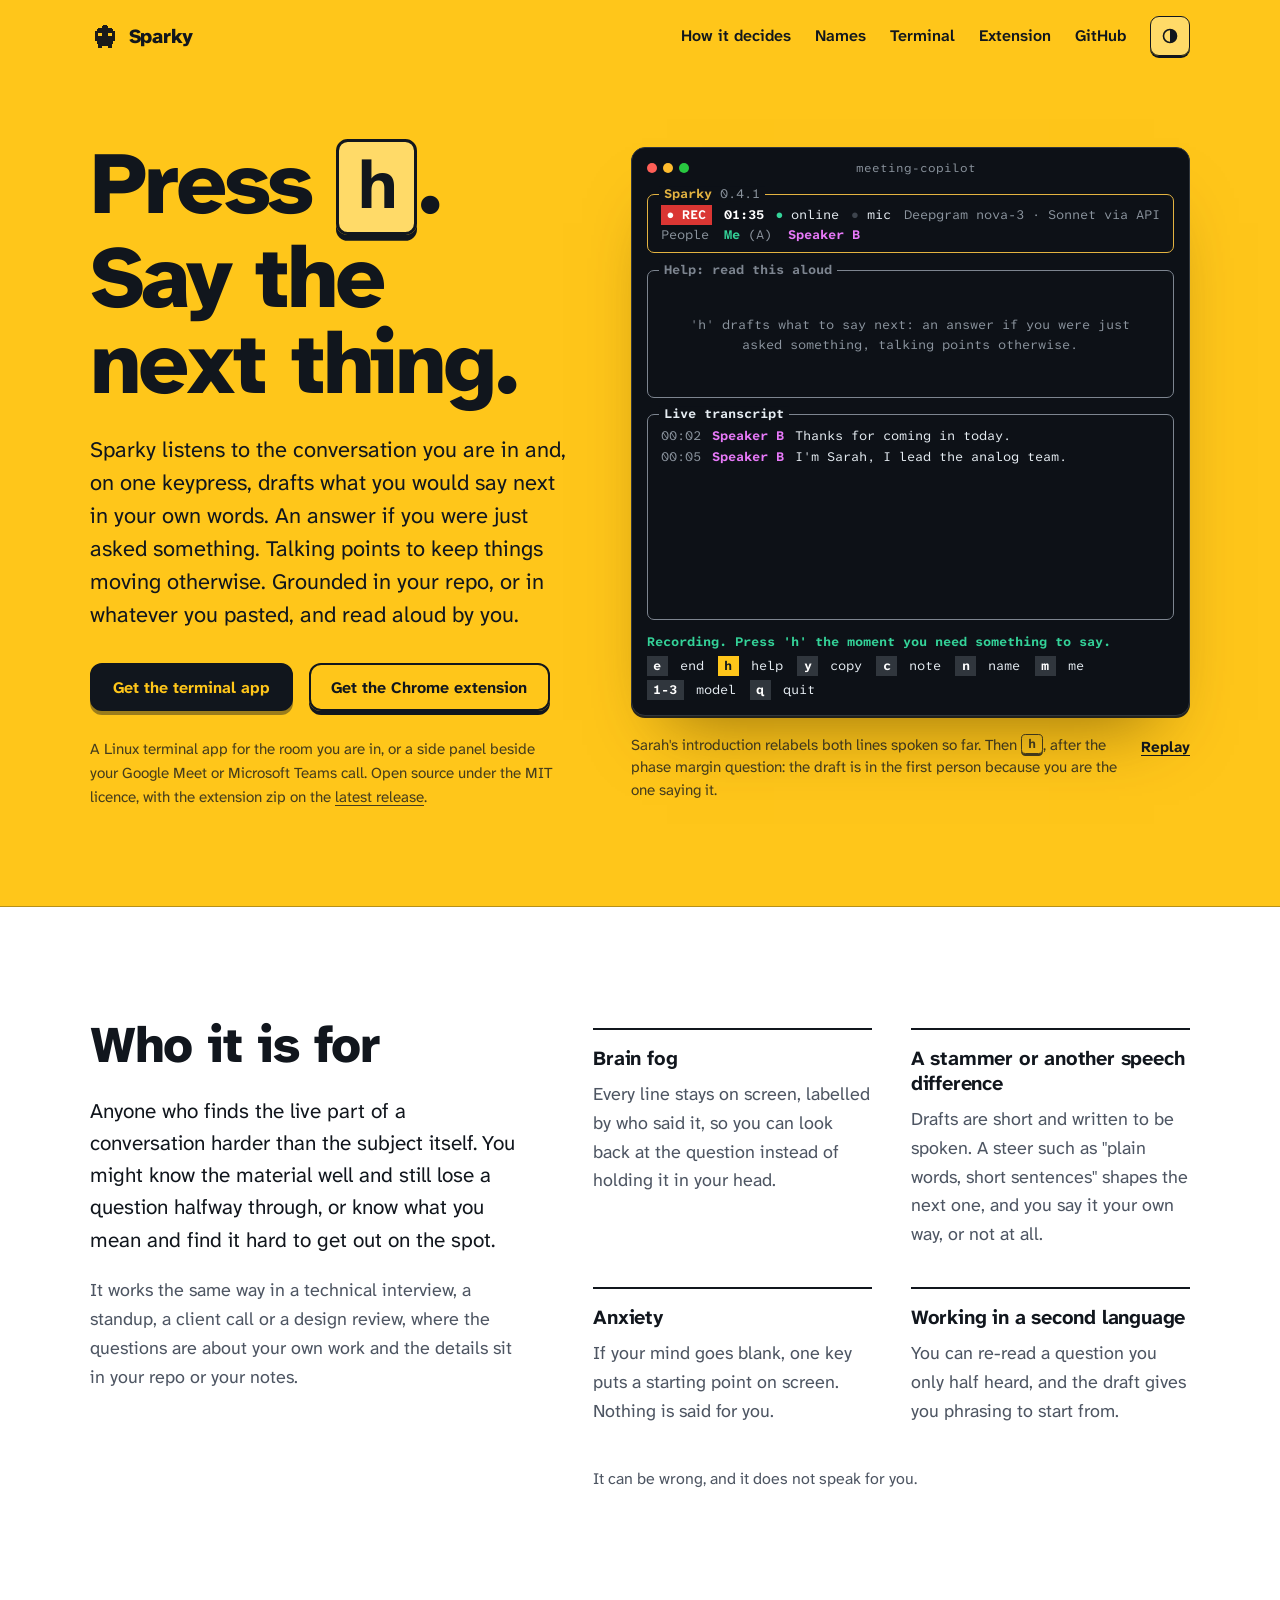
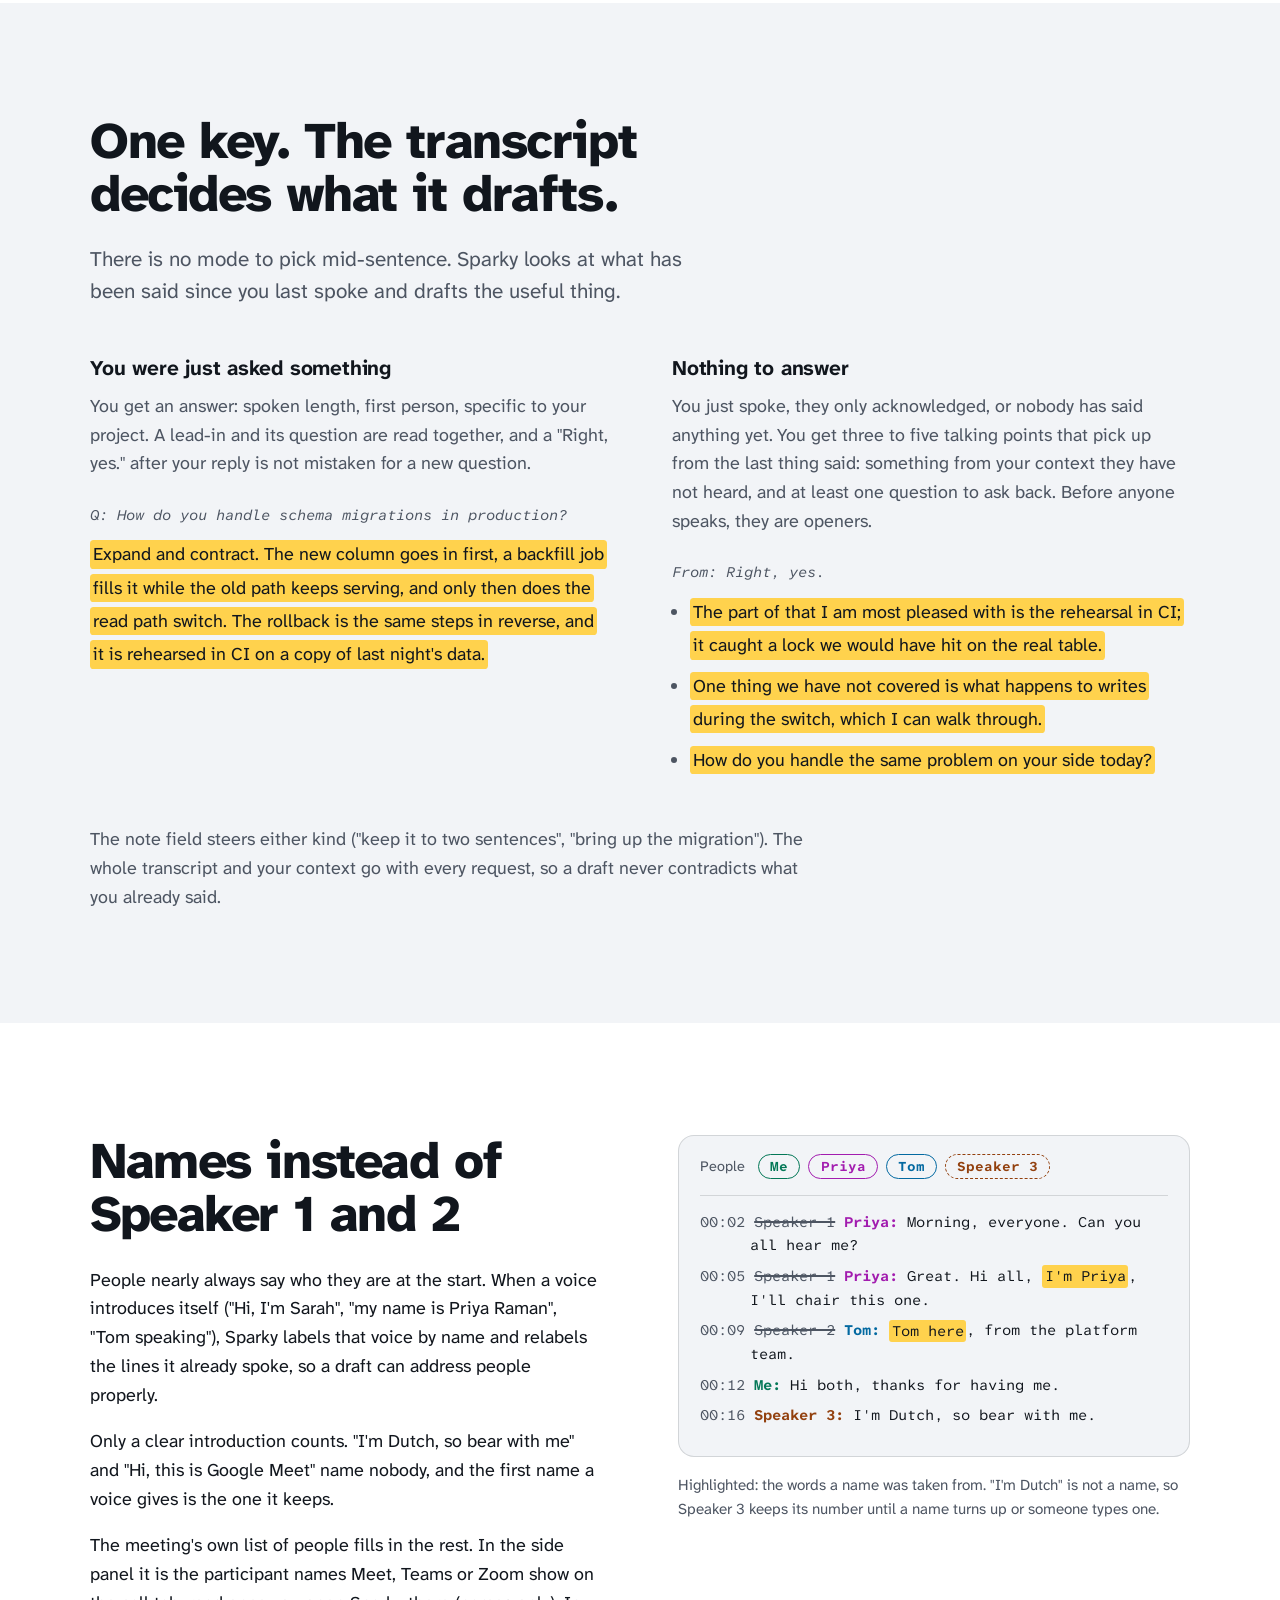
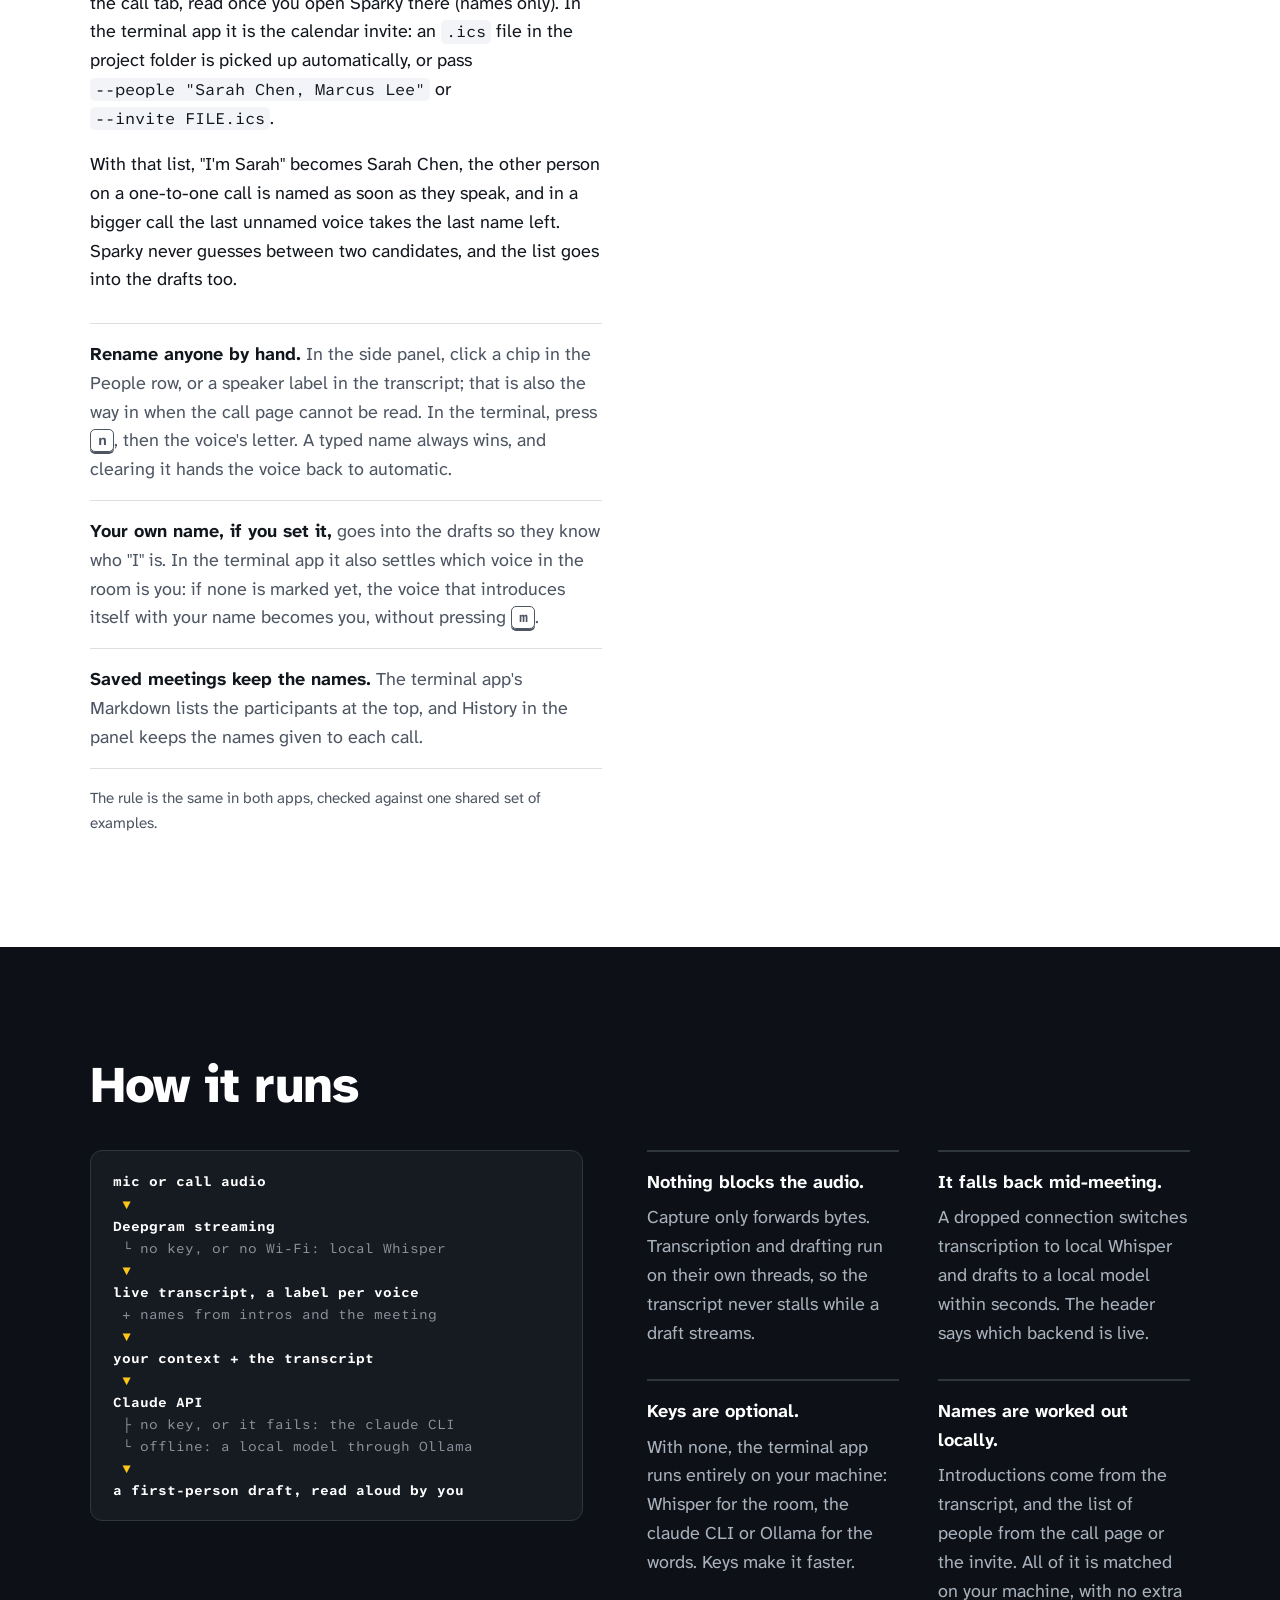
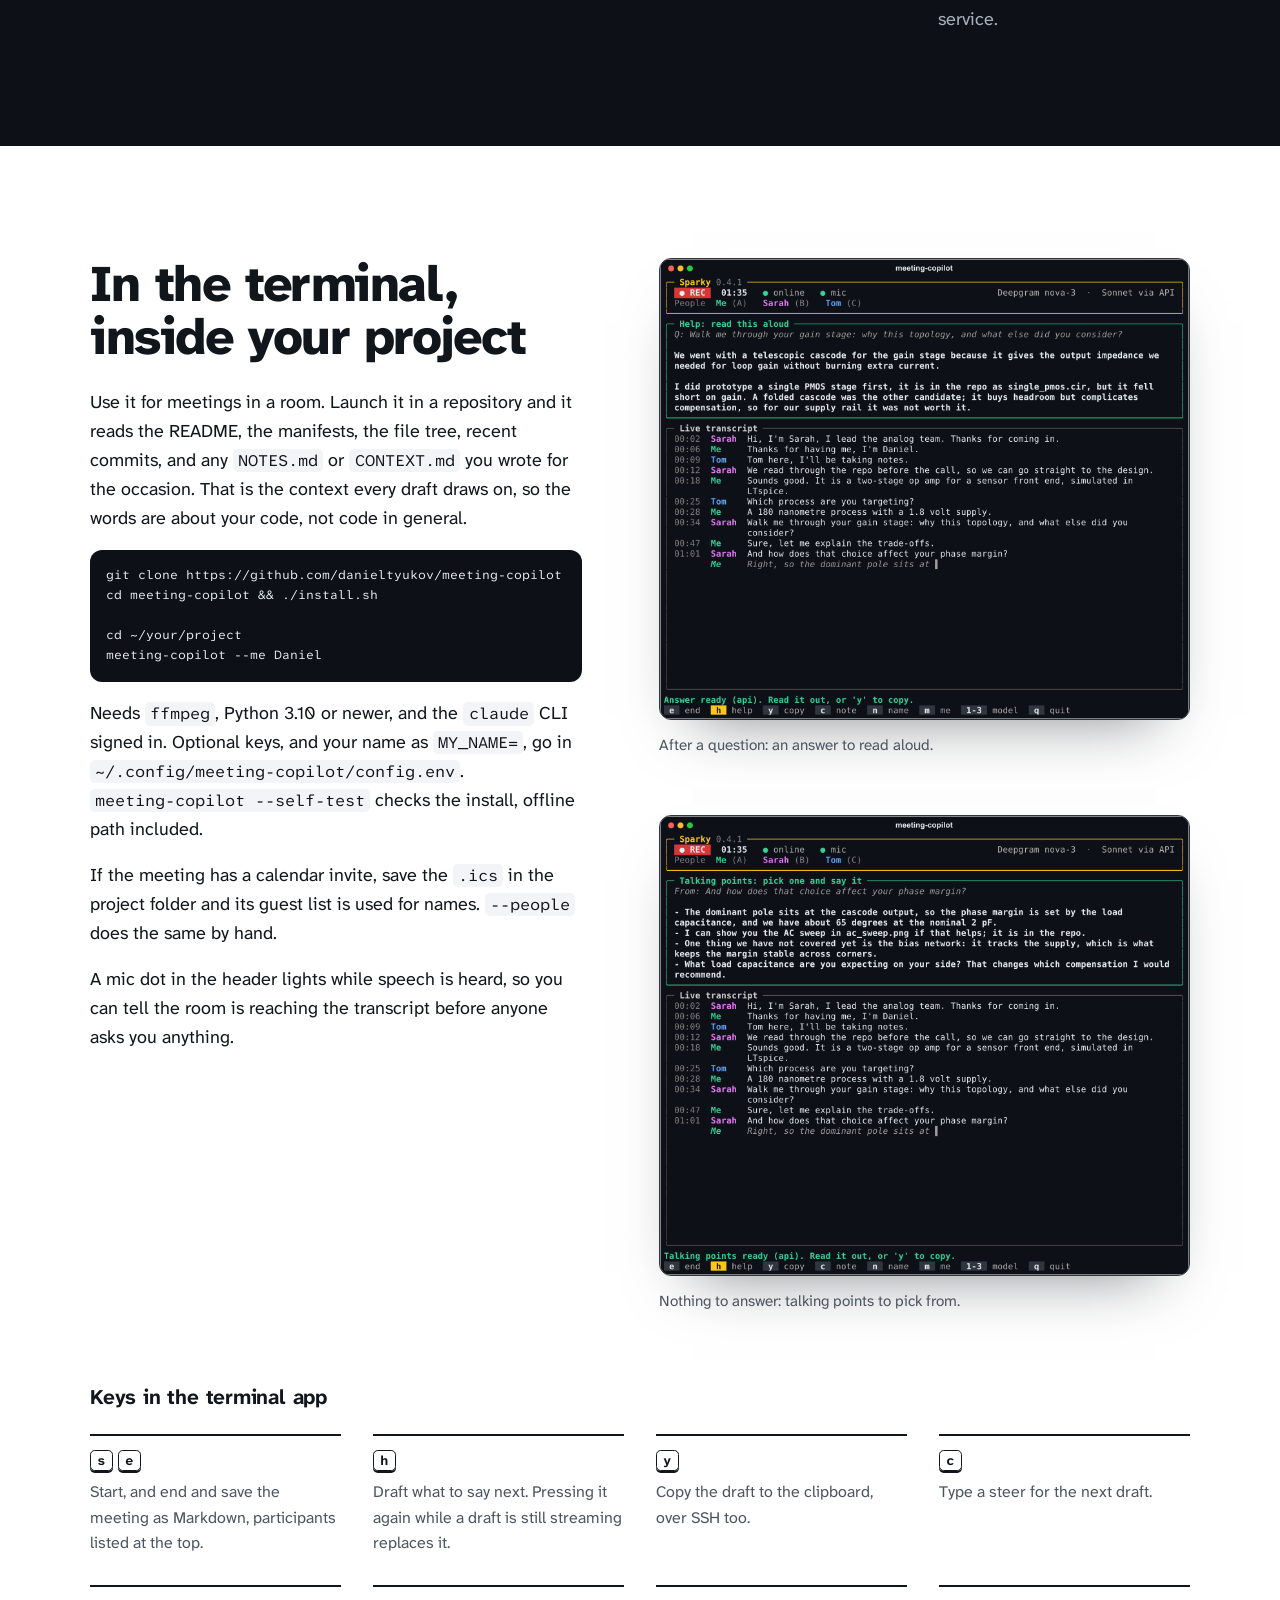
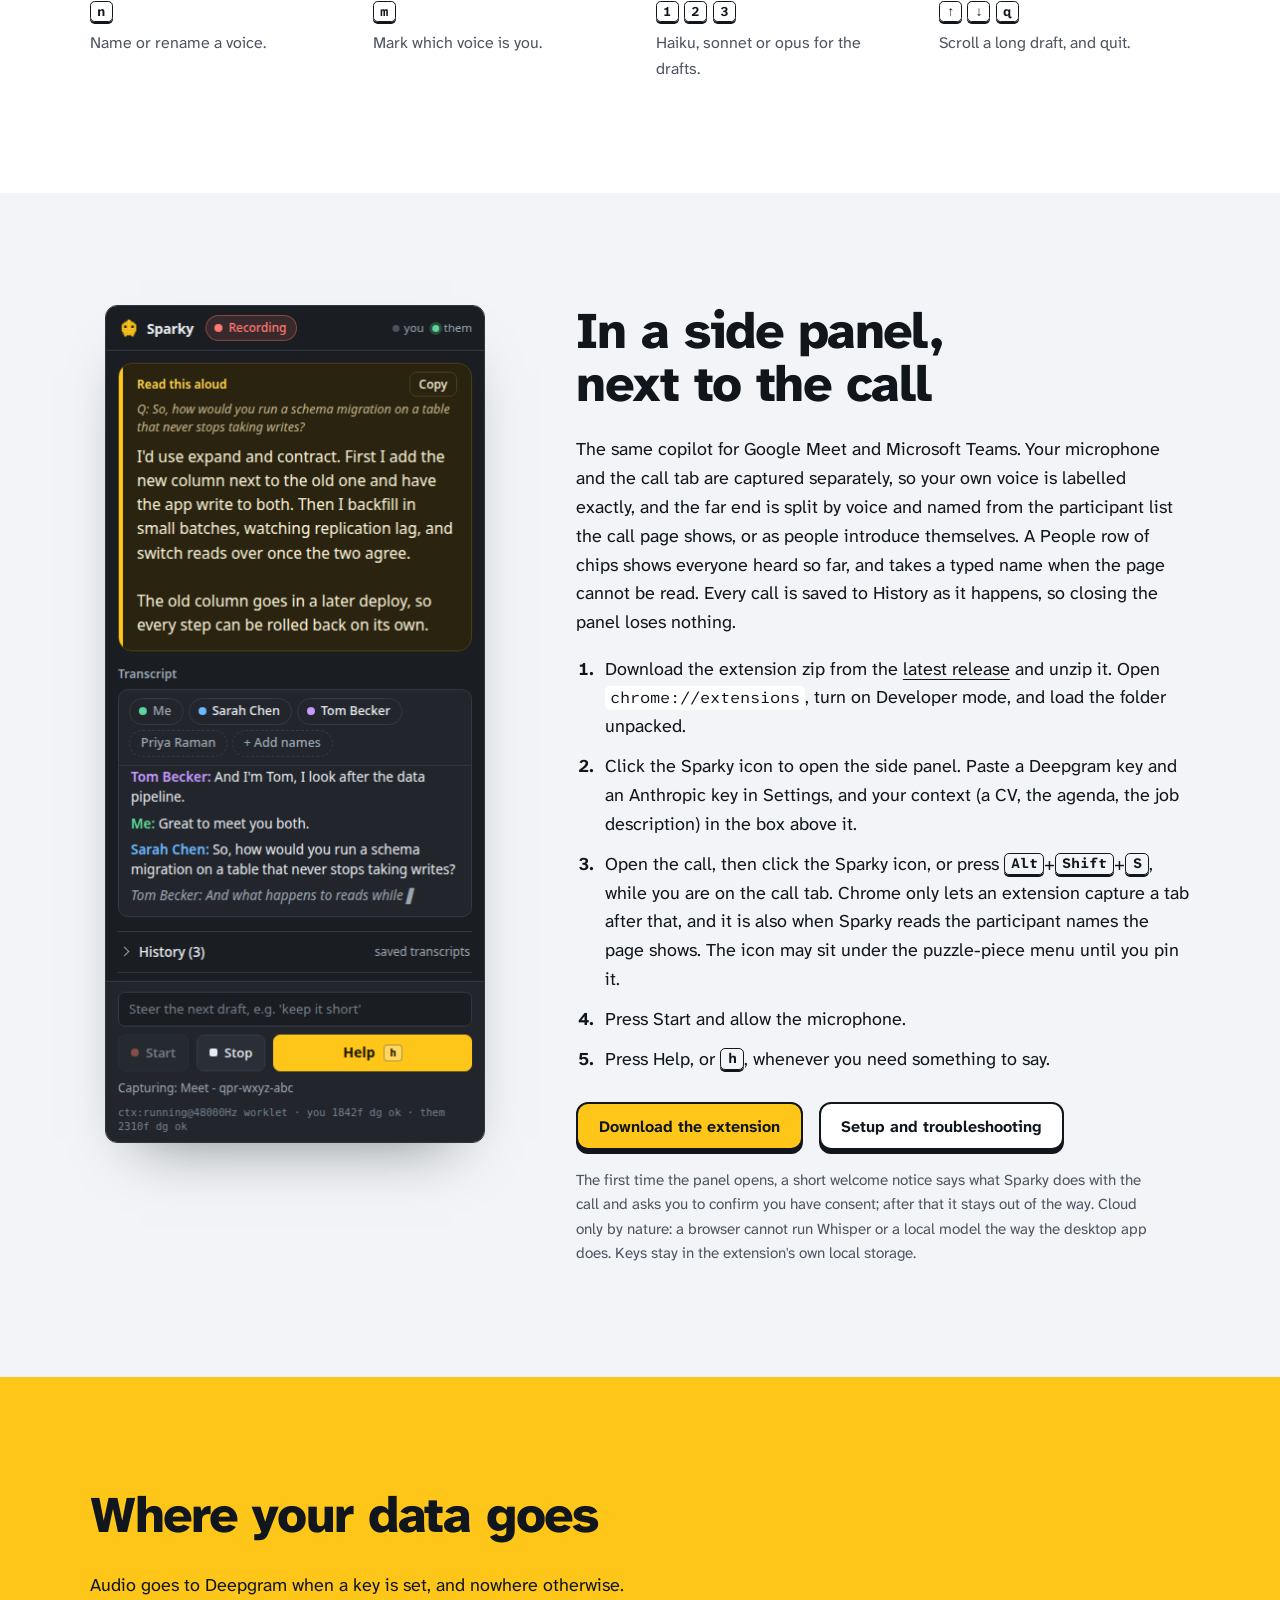
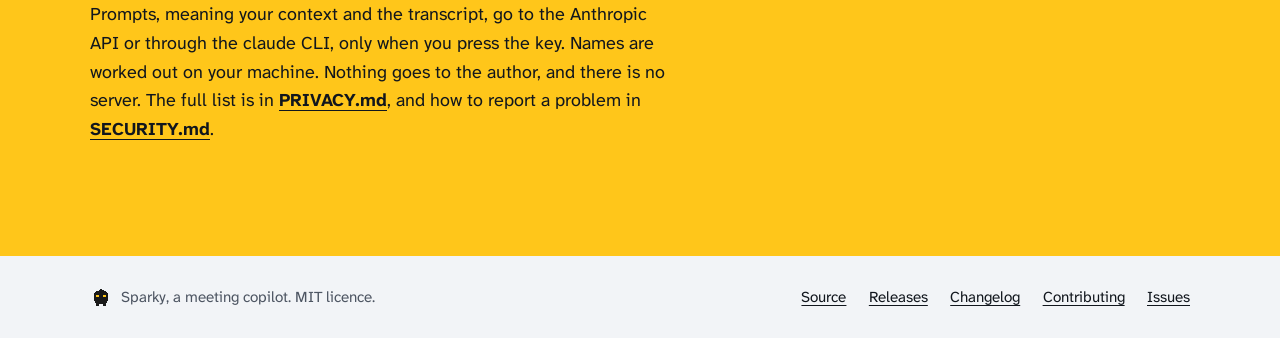
==== commit f2f7edb2: "docs: drop the visible-by-design copy, new README banner The site loses the hero line and the "Visib" ====
--- a/site/index.html
+++ b/site/index.html
@@ -70,7 +70,6 @@
             A Linux terminal app for the room you are in, or a side panel beside your Google Meet
             or Microsoft Teams call. Open source under the MIT licence, with the extension zip on the
             <a href="https://github.com/danieltyukov/meeting-copilot/releases/latest">latest release</a>.
-            A visible aid, built to be used with consent.
           </p>
         </div>
 
@@ -86,7 +85,7 @@
           <div class="term" id="demo" role="img" aria-label="The terminal app during a design review. The other voice is labelled Sarah, a name taken from the introduction. After the question about phase margin, the draft box holds a first-person answer to read aloud.">
             <div class="term-bar" aria-hidden="true"><span></span><span></span><span></span><b>meeting-copilot</b></div>
             <div class="tp tp-head">
-              <span class="tp-title"><b>Sparky</b> 0.4.0</span>
+              <span class="tp-title"><b>Sparky</b> 0.4.1</span>
               <div class="head-row">
                 <span class="head-left">
                   <span class="rec">&#9679; REC</span>
@@ -167,9 +166,7 @@
           </div>
         </dl>
         <p class="who-note">
-          It can be wrong, and it does not speak for you. If you use it for an accessibility need,
-          the honest route is to say so or to ask for an accommodation; more under
-          <a href="#visible">Visible by design</a>.
+          It can be wrong, and it does not speak for you.
         </p>
       </div>
     </section>
@@ -412,26 +409,17 @@
       </div>
     </section>
 
-    <section class="band sun" id="visible" aria-labelledby="visible-h">
+    <section class="band sun" id="privacy" aria-labelledby="privacy-h">
       <div class="wrap">
-        <h2 id="visible-h">Visible by design</h2>
-        <div class="two">
-          <p>
-            Sparky lives in the normal side panel or in your terminal. It is not hidden from screen
-            sharing, and there is no stealth mode; nothing that hides it will be merged. Use it
-            where you have consent to transcribe the conversation, and disclose it where that is
-            required. If you use it for an accessibility need, the honest route is to say so or to
-            ask for an accommodation, not to conceal it.
-          </p>
-          <p>
-            Audio goes to Deepgram when a key is set, and nowhere otherwise. Prompts, meaning your
-            context and the transcript, go to the Anthropic API or through the claude CLI, only
-            when you press the key. Names are worked out on your machine. Nothing goes to the
-            author, and there is no server. The full list is in
-            <a href="https://github.com/danieltyukov/meeting-copilot/blob/main/PRIVACY.md">PRIVACY.md</a>,
-            and how to report a problem in <a href="https://github.com/danieltyukov/meeting-copilot/blob/main/SECURITY.md">SECURITY.md</a>.
-          </p>
-        </div>
+        <h2 id="privacy-h">Where your data goes</h2>
+        <p>
+          Audio goes to Deepgram when a key is set, and nowhere otherwise. Prompts, meaning your
+          context and the transcript, go to the Anthropic API or through the claude CLI, only
+          when you press the key. Names are worked out on your machine. Nothing goes to the
+          author, and there is no server. The full list is in
+          <a href="https://github.com/danieltyukov/meeting-copilot/blob/main/PRIVACY.md">PRIVACY.md</a>,
+          and how to report a problem in <a href="https://github.com/danieltyukov/meeting-copilot/blob/main/SECURITY.md">SECURITY.md</a>.
+        </p>
       </div>
     </section>
   </main>
--- a/site/style.css
+++ b/site/style.css
@@ -479,10 +479,10 @@
 .shot img { border-radius: 12px; border: 1px solid var(--t-border); box-shadow: 0 30px 60px -34px rgba(17, 22, 29, 0.55); }
 .shot.panel { max-width: 380px; justify-self: center; }
 
-/* Visible by design: back on the yellow */
+/* Where your data goes: back on the yellow */
 .band.sun { --focus: var(--hero-head); background: var(--hero); color: var(--hero-text); }
 .band.sun h2 { color: var(--hero-head); }
-.band.sun .two { margin-top: 1.8rem; }
+.band.sun h2 + p { margin-top: 1.8rem; }
 .band.sun p { max-width: 36rem; }
 .band.sun a { text-decoration-color: currentColor; font-weight: 700; }
 
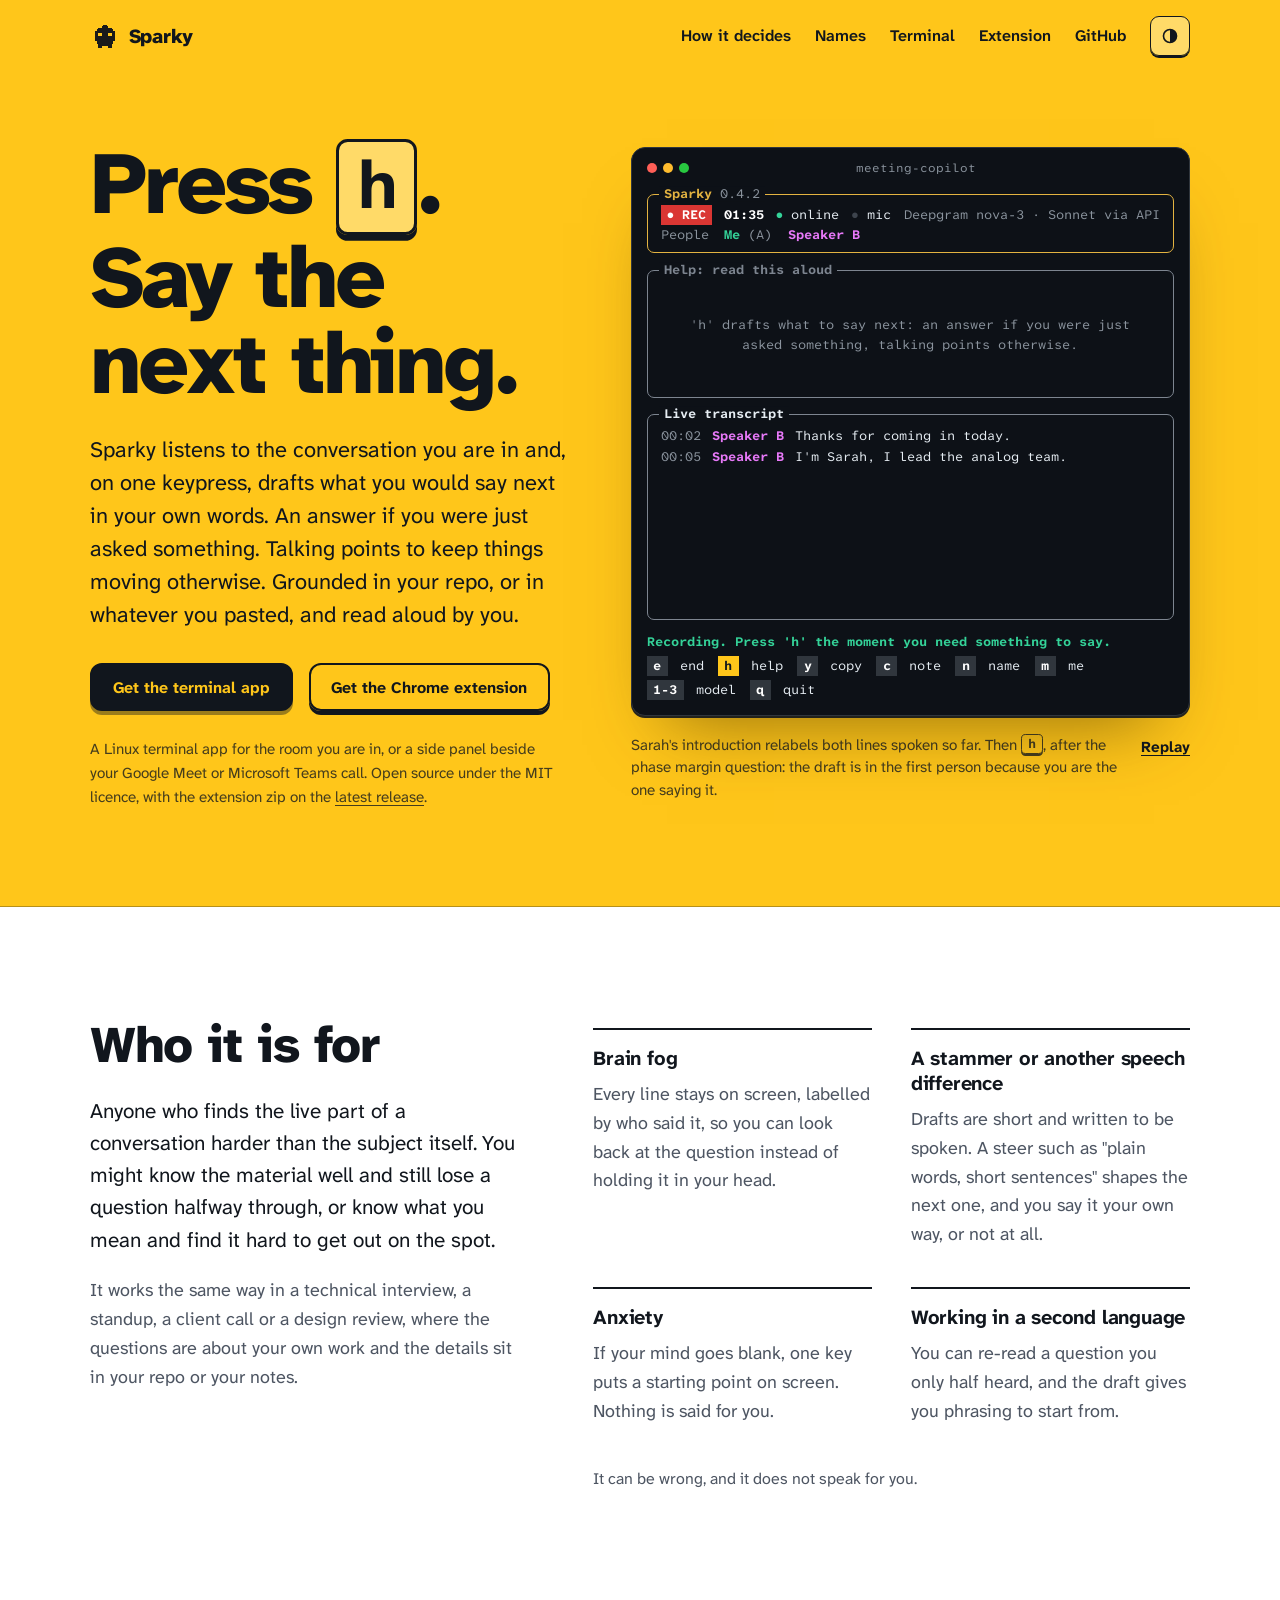
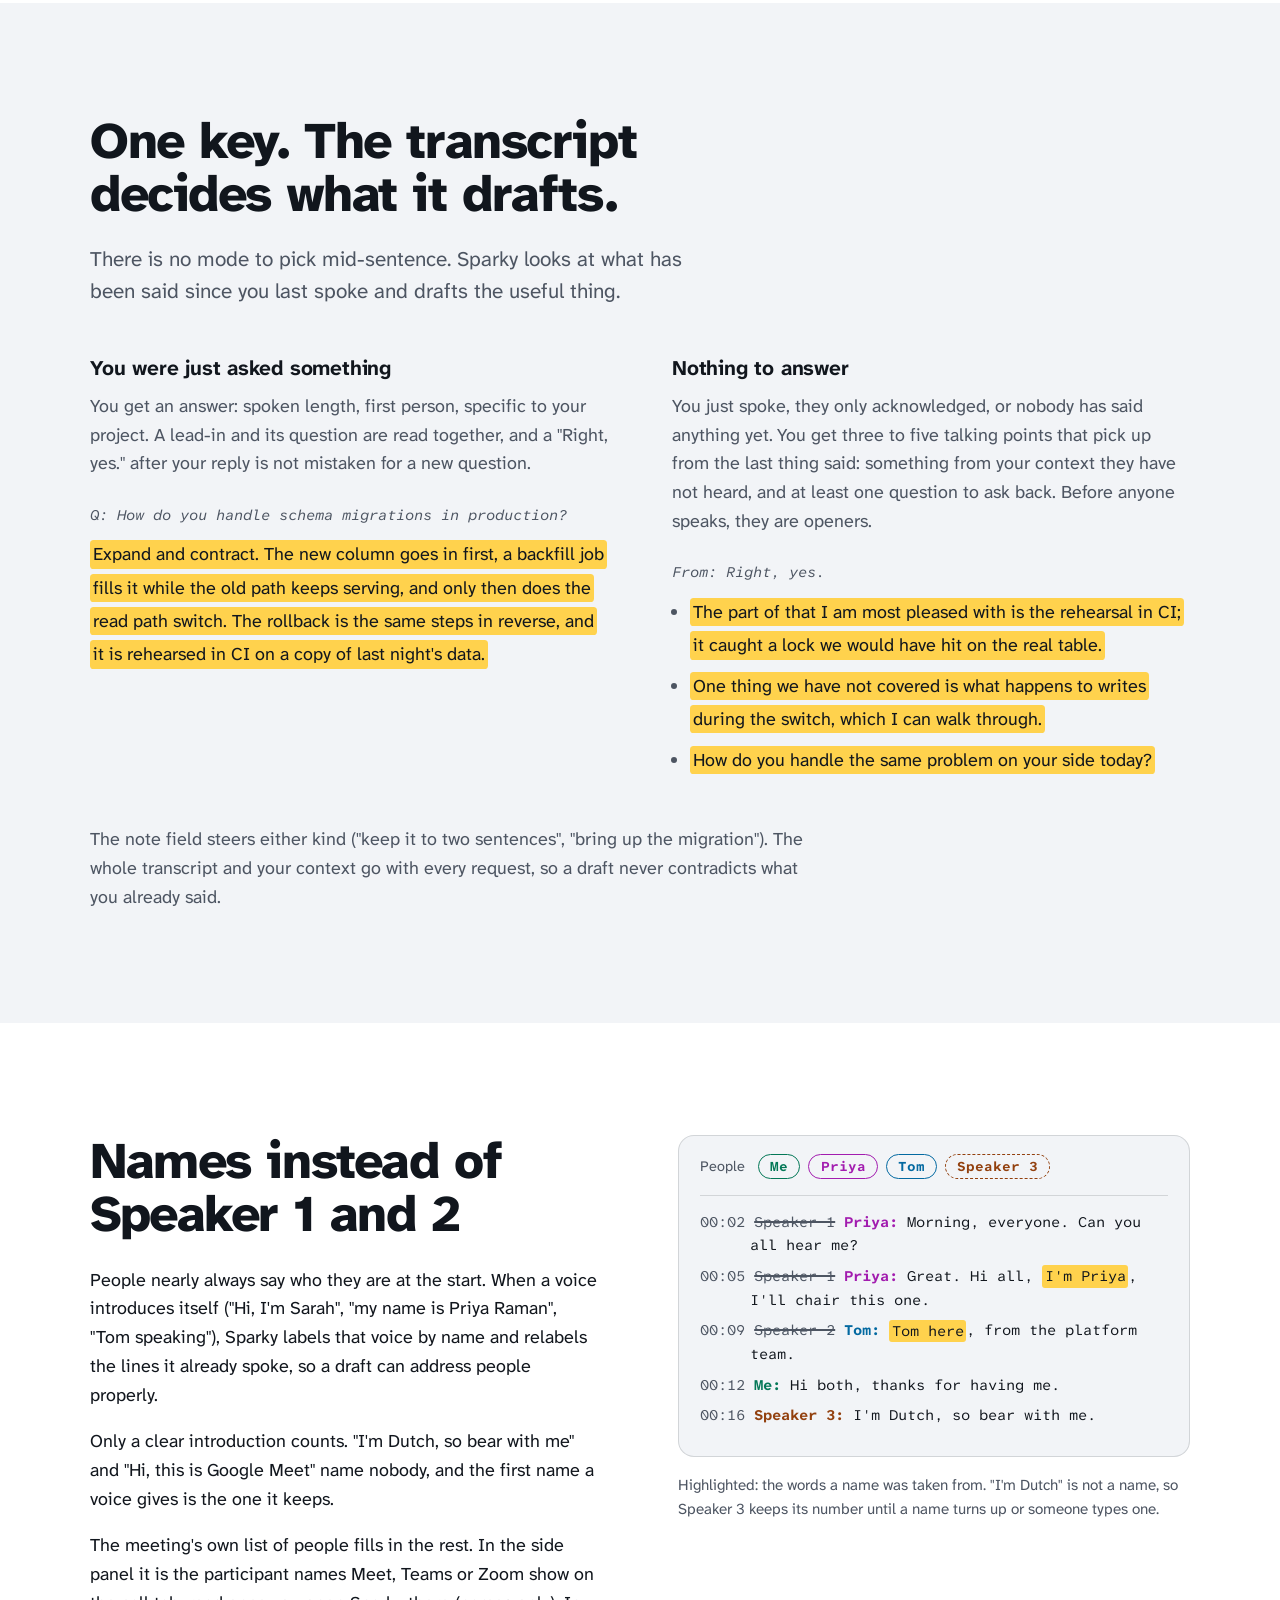
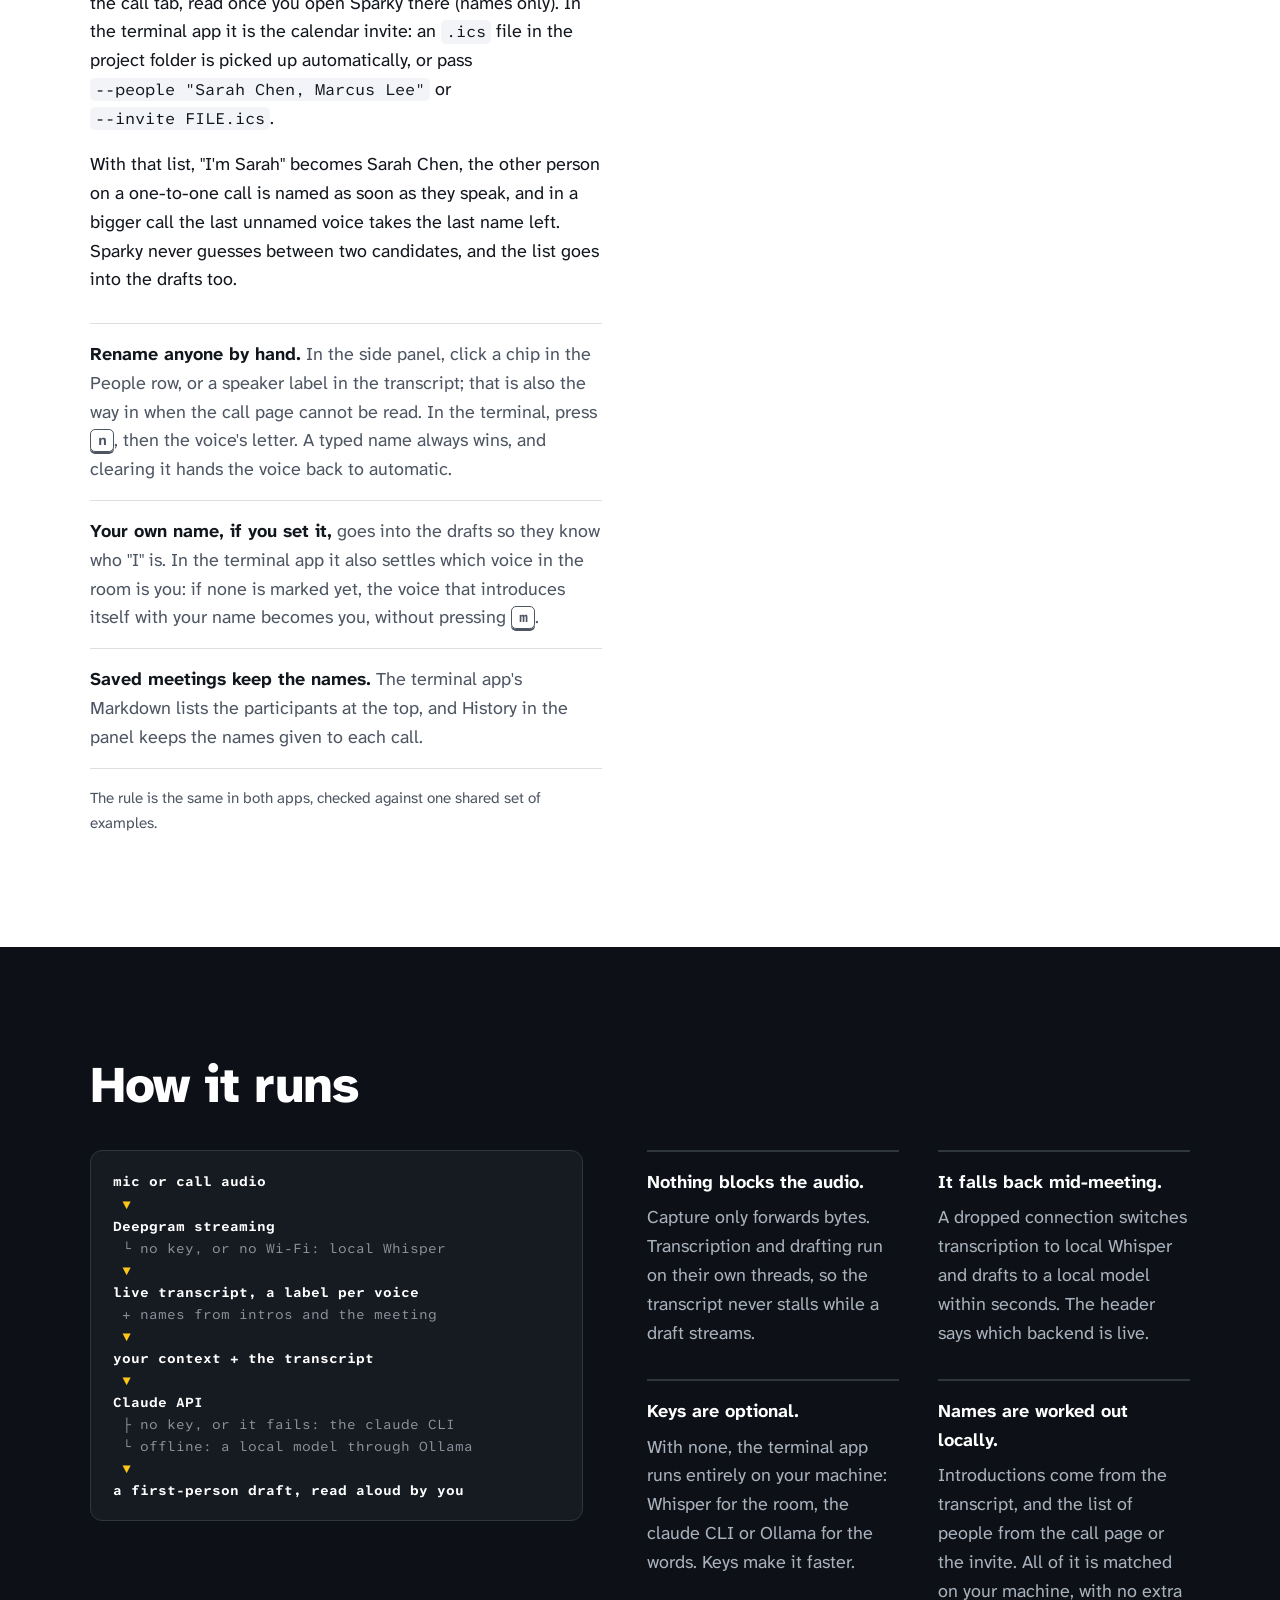
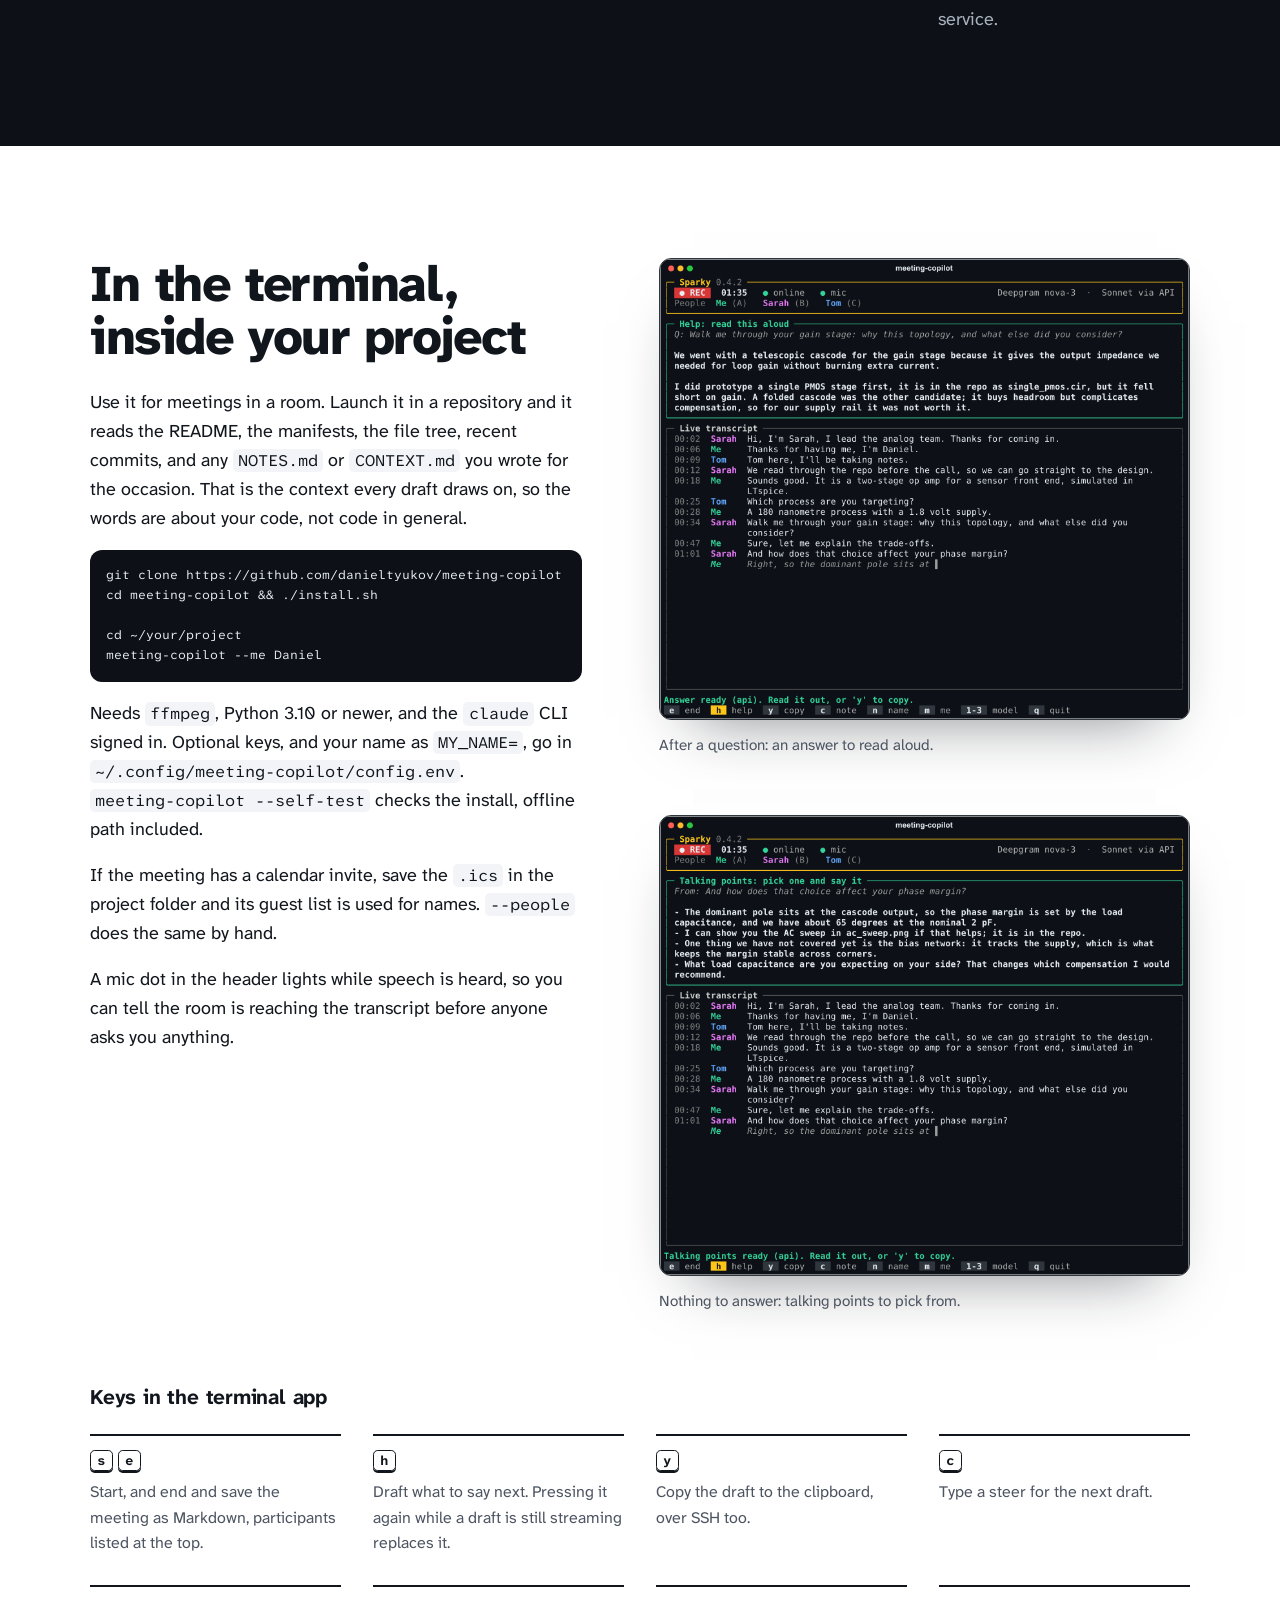
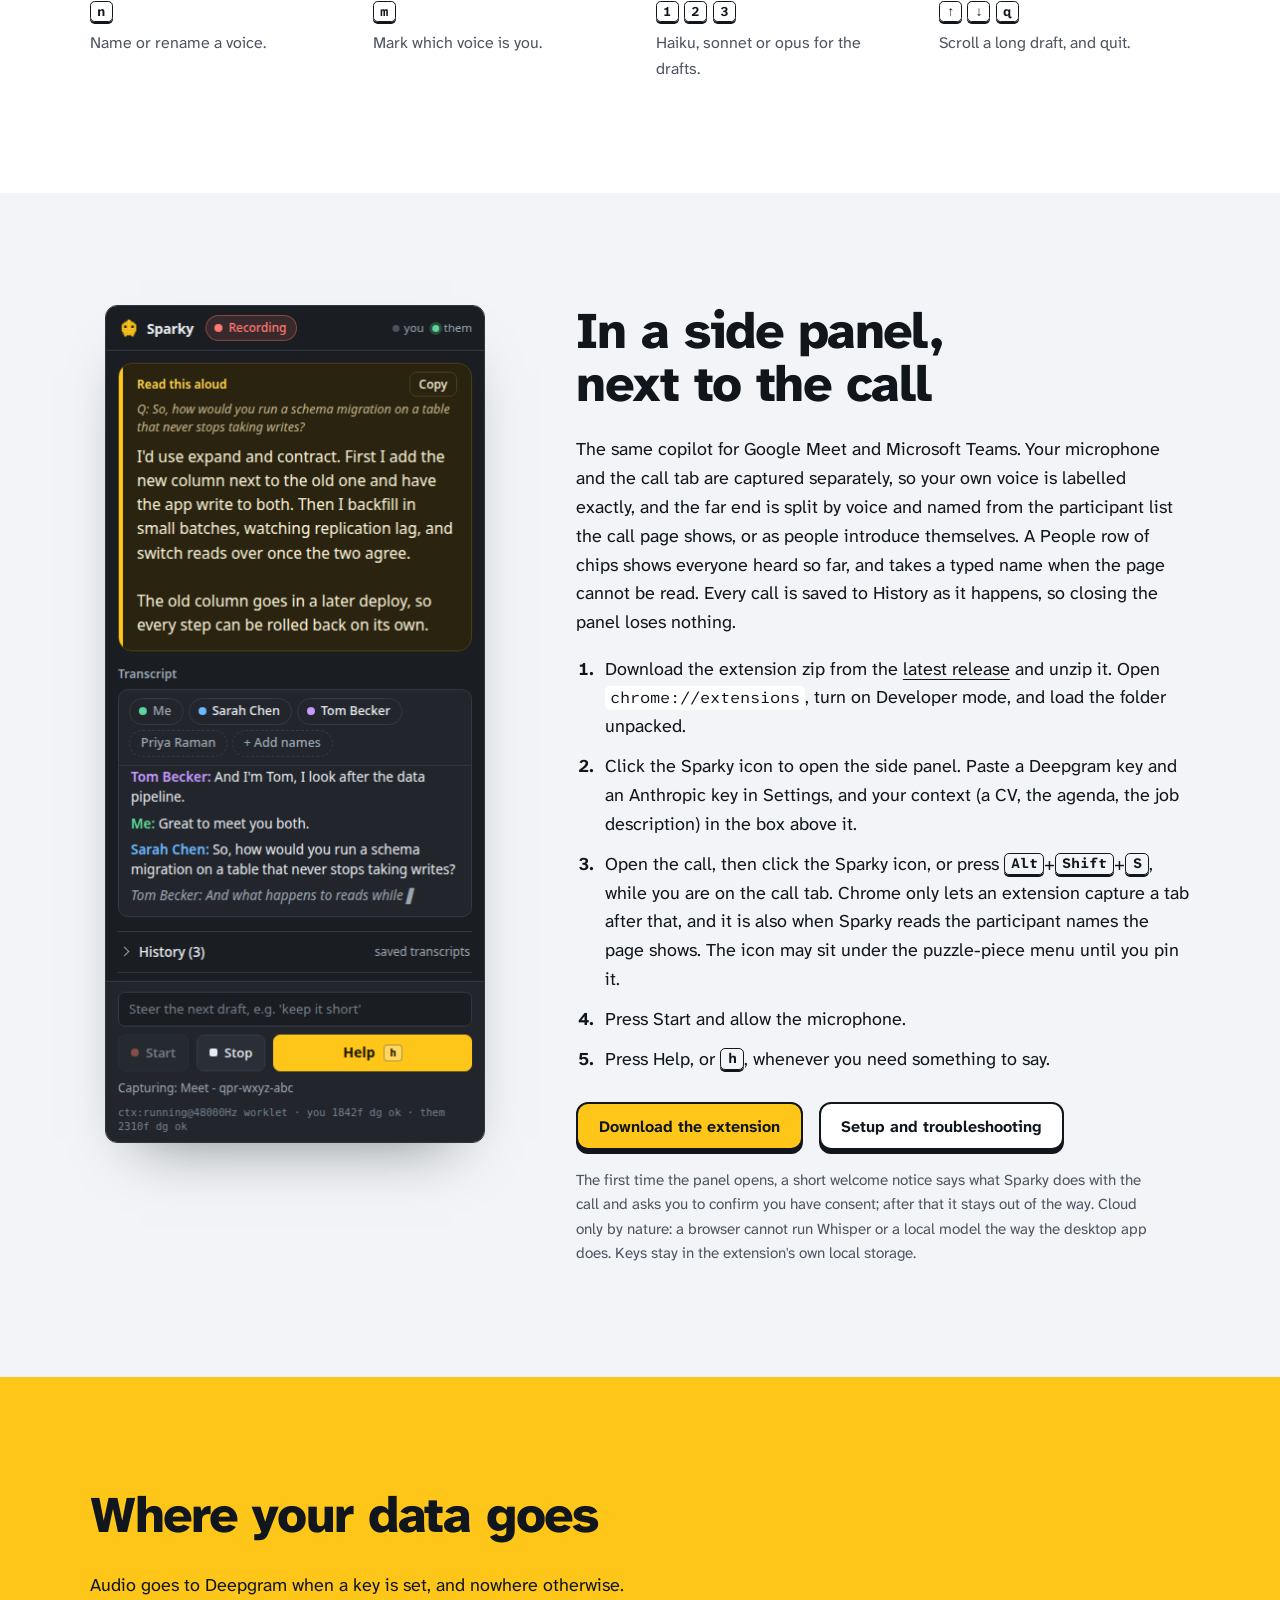
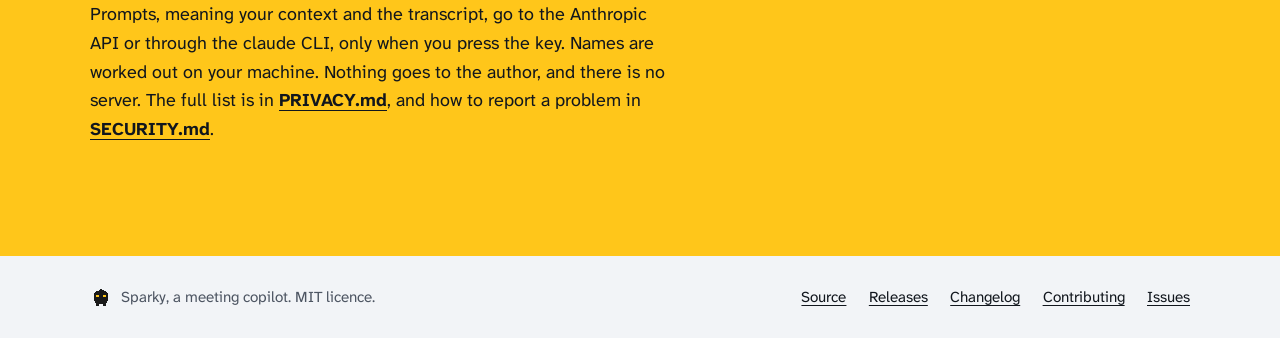
==== commit e61c835e: "chore: release 0.4.2 (extension 0.5.2) Version bumps, the changelog entry, and the screenshots re-re" ====
--- a/site/index.html
+++ b/site/index.html
@@ -85,7 +85,7 @@
           <div class="term" id="demo" role="img" aria-label="The terminal app during a design review. The other voice is labelled Sarah, a name taken from the introduction. After the question about phase margin, the draft box holds a first-person answer to read aloud.">
             <div class="term-bar" aria-hidden="true"><span></span><span></span><span></span><b>meeting-copilot</b></div>
             <div class="tp tp-head">
-              <span class="tp-title"><b>Sparky</b> 0.4.1</span>
+              <span class="tp-title"><b>Sparky</b> 0.4.2</span>
               <div class="head-row">
                 <span class="head-left">
                   <span class="rec">&#9679; REC</span>
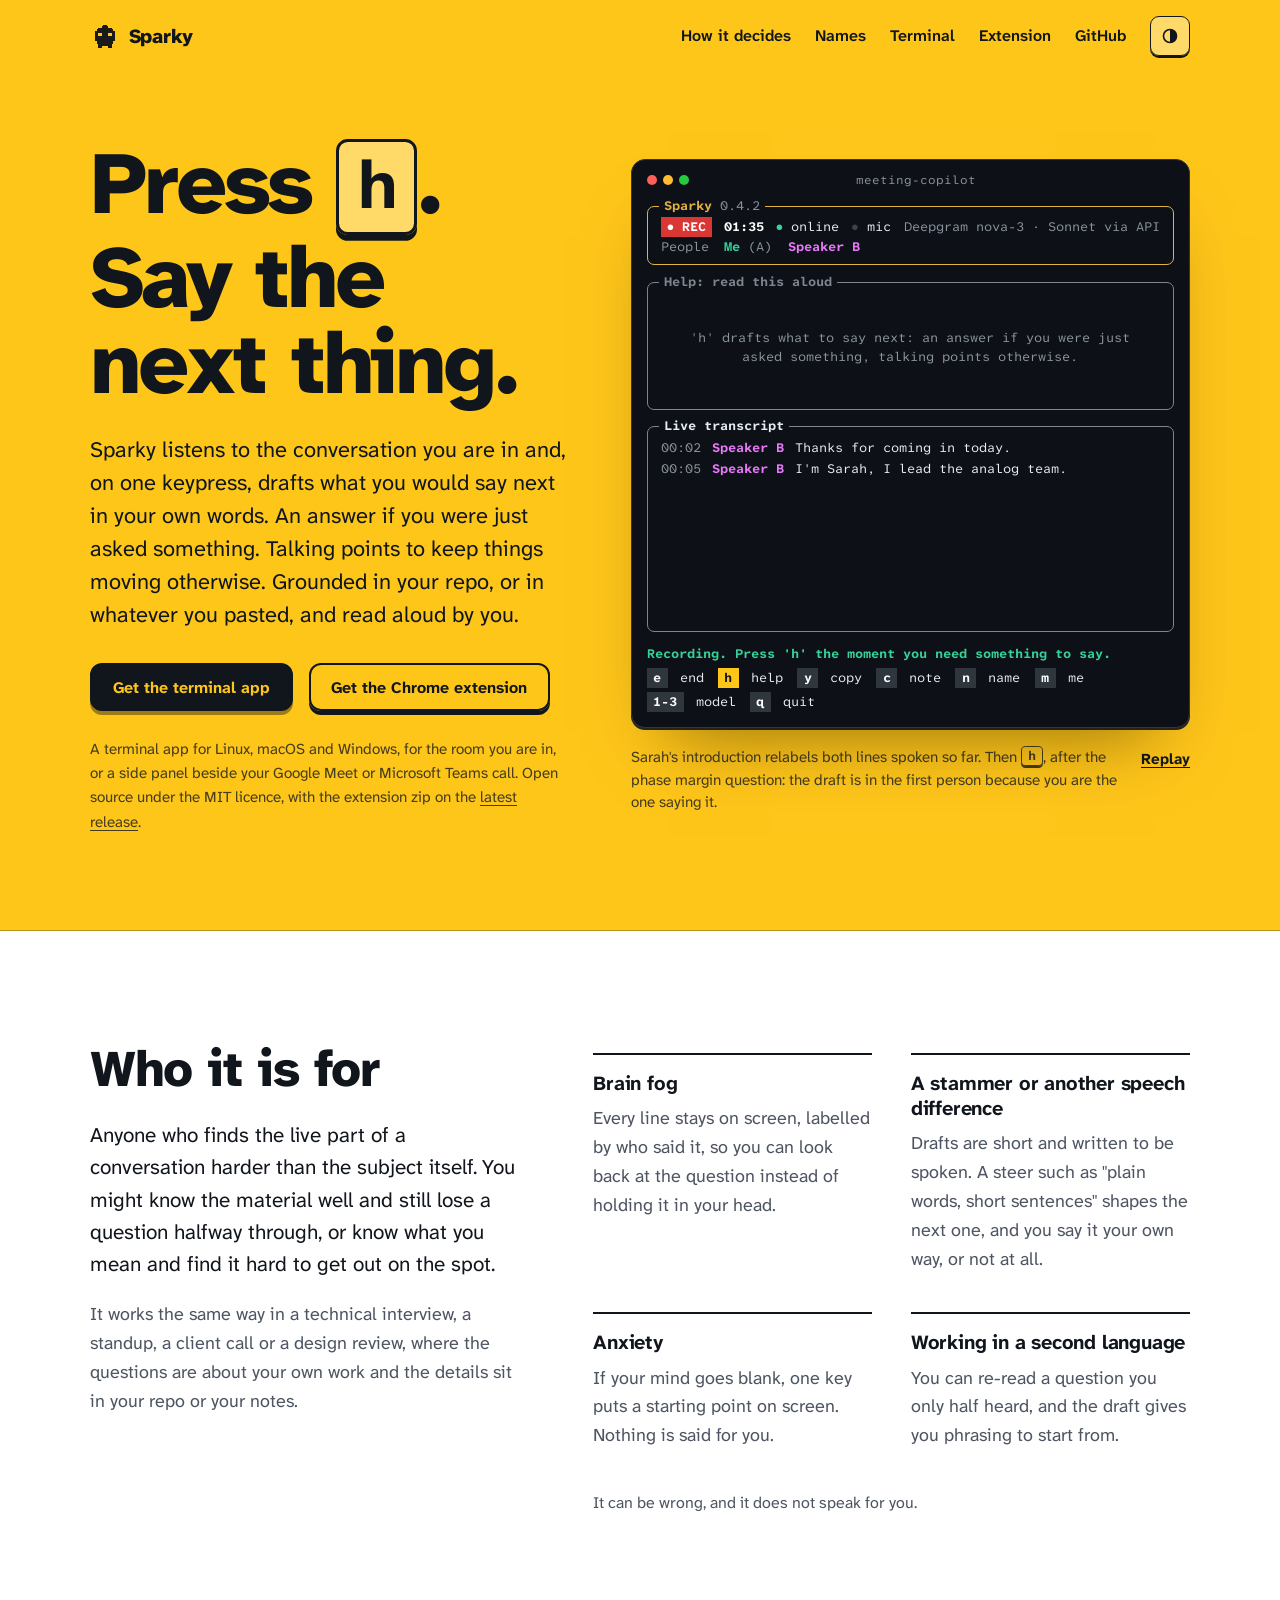
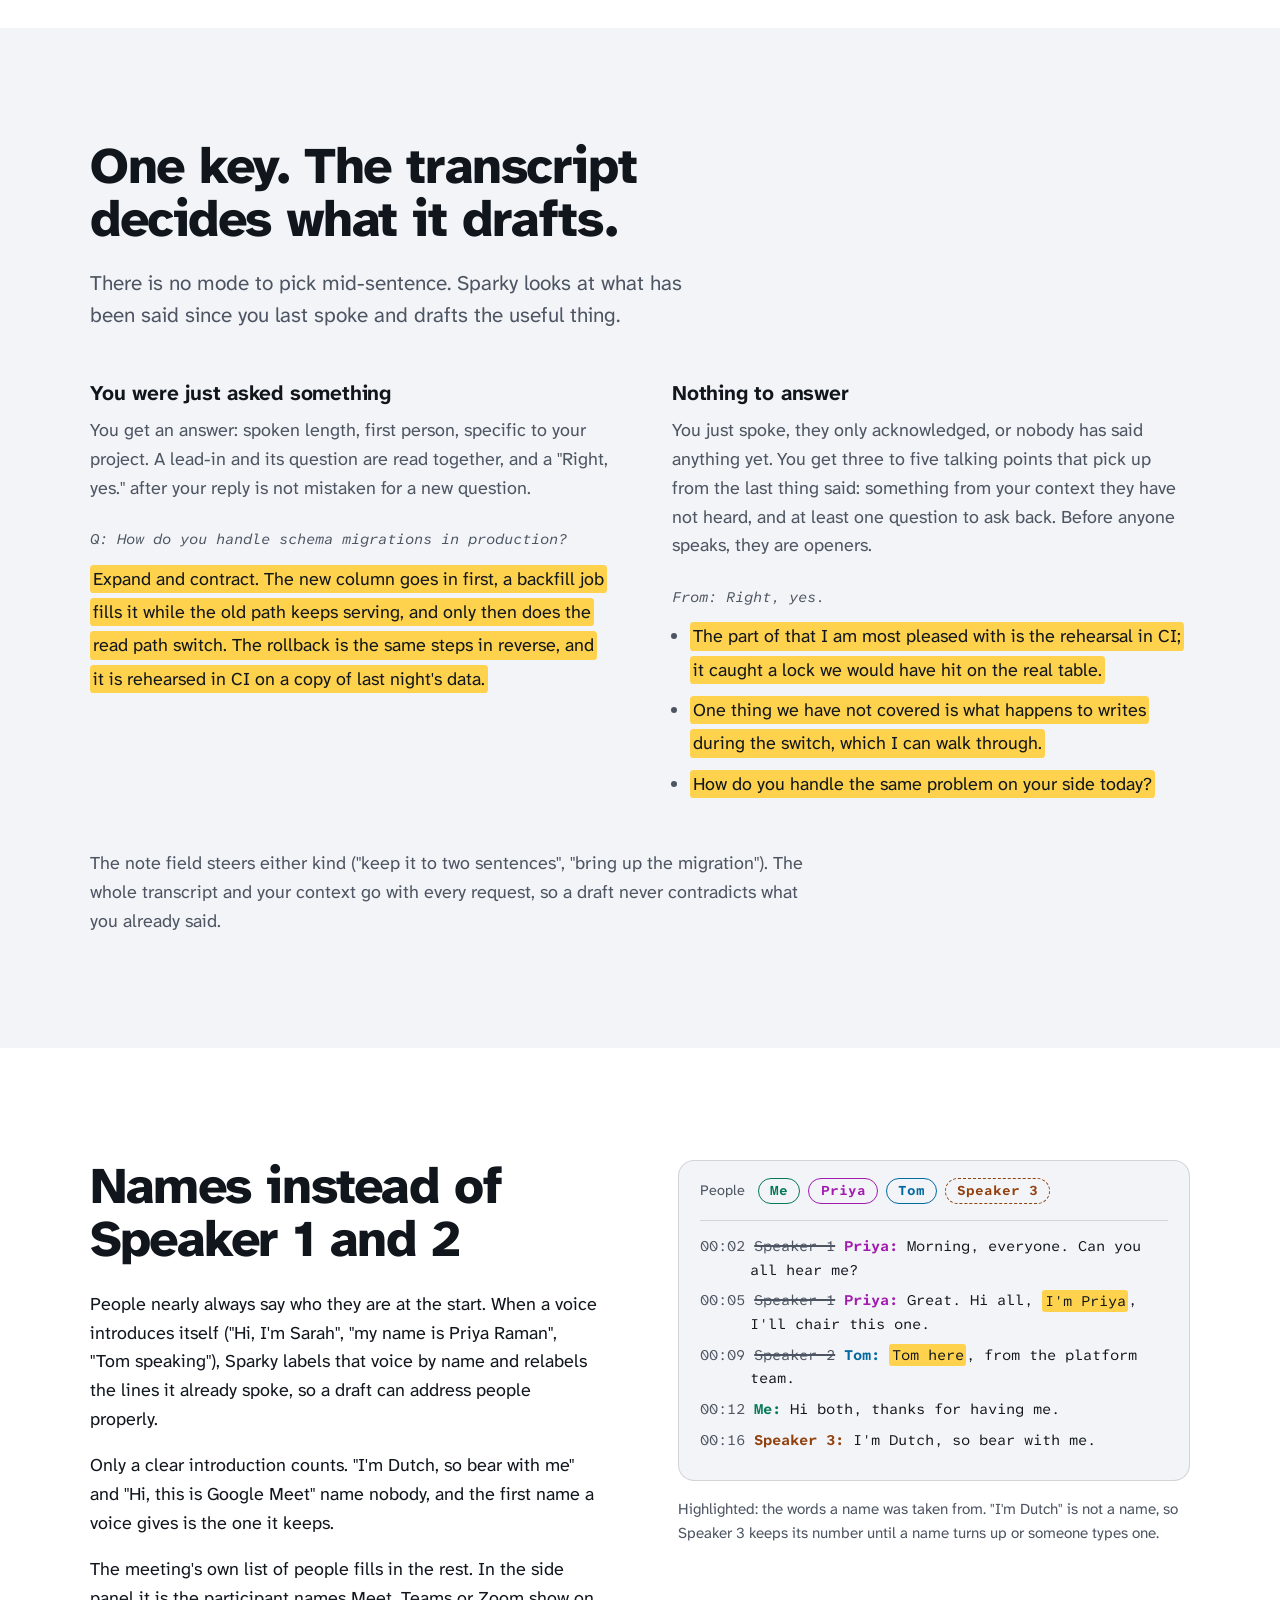
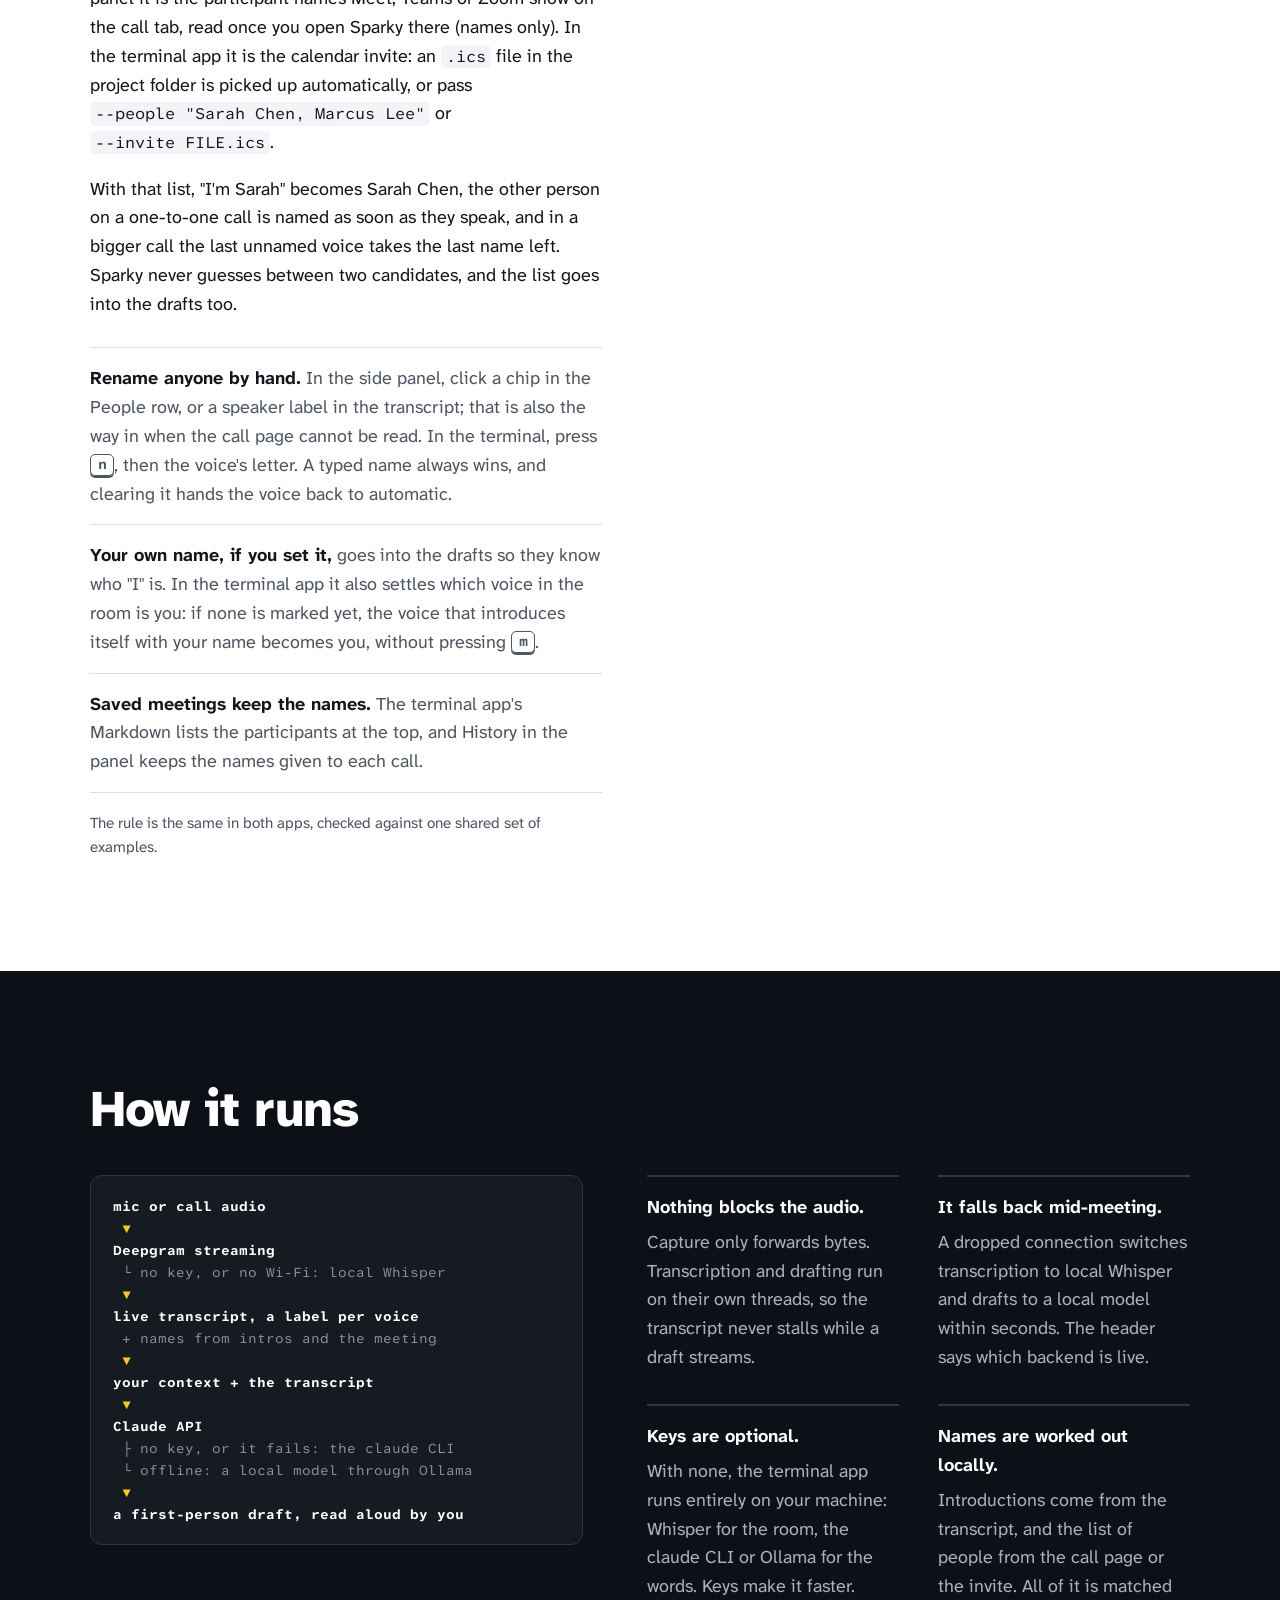
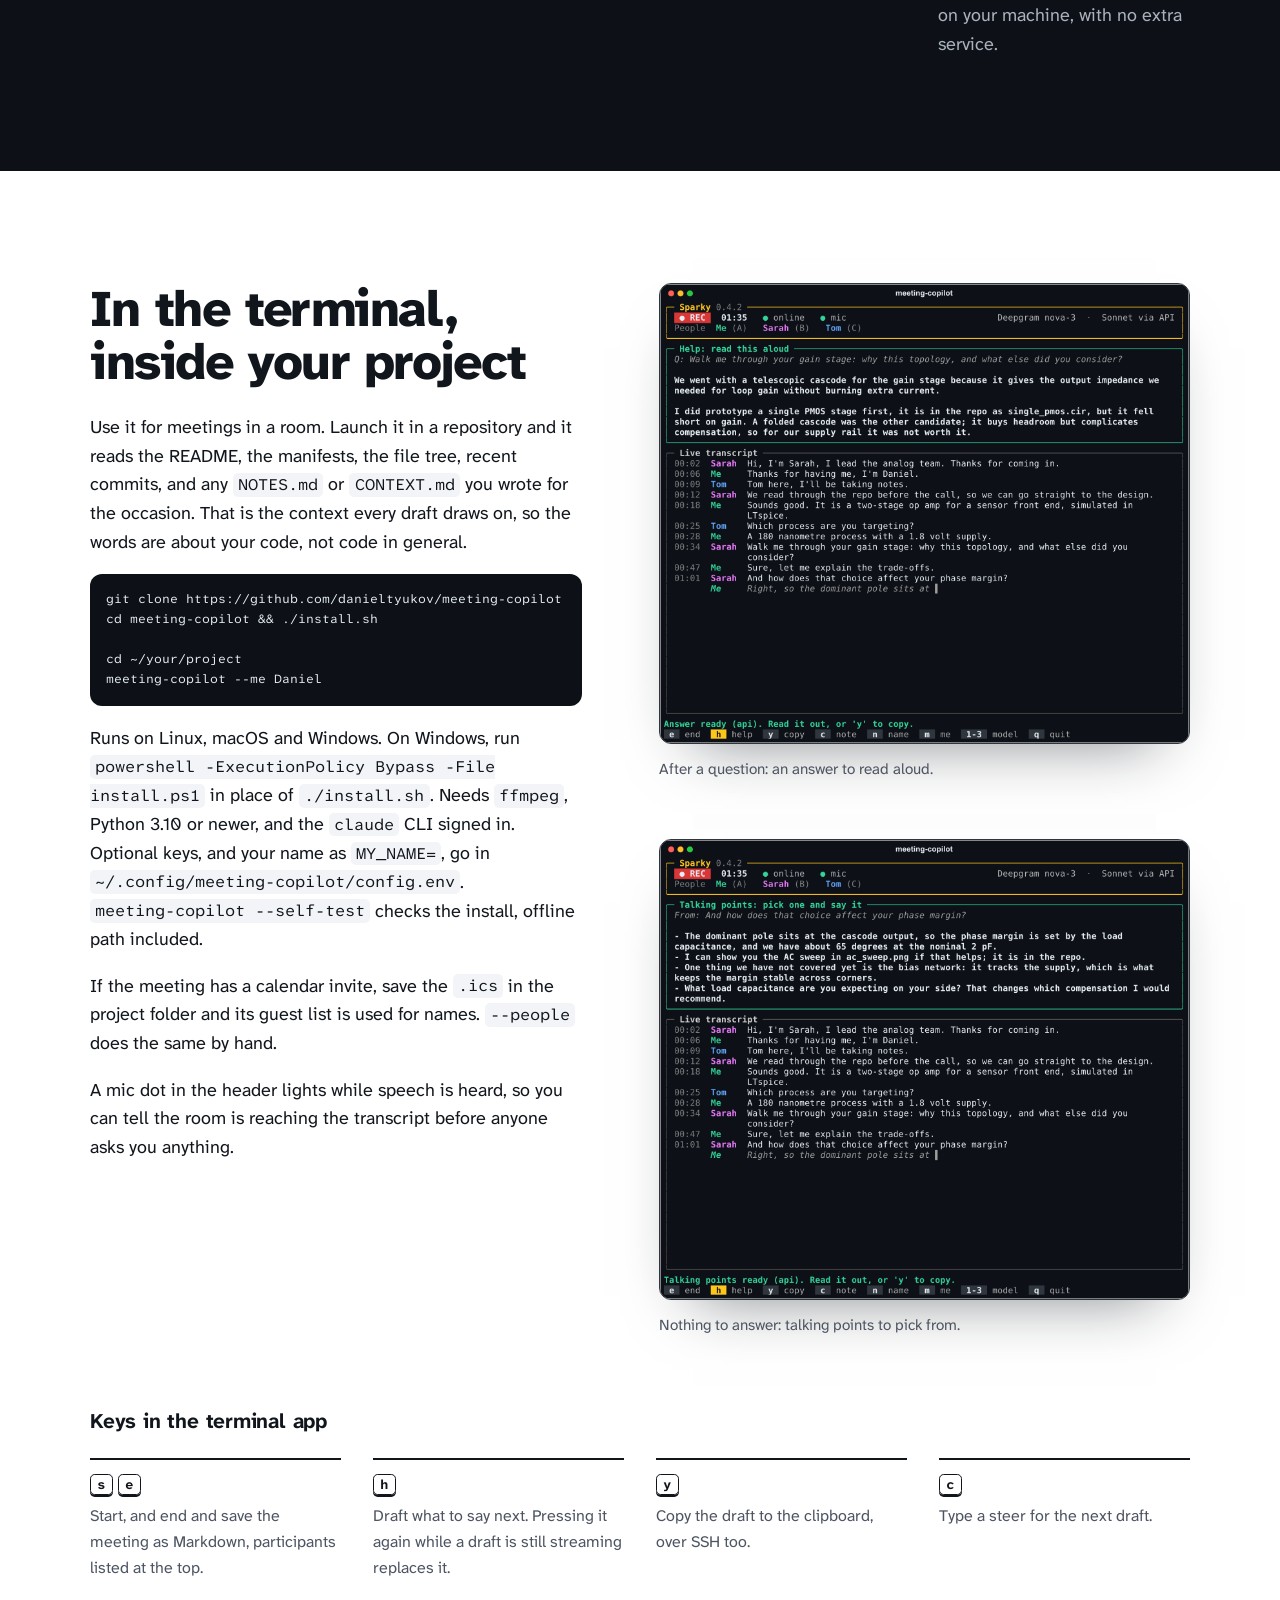
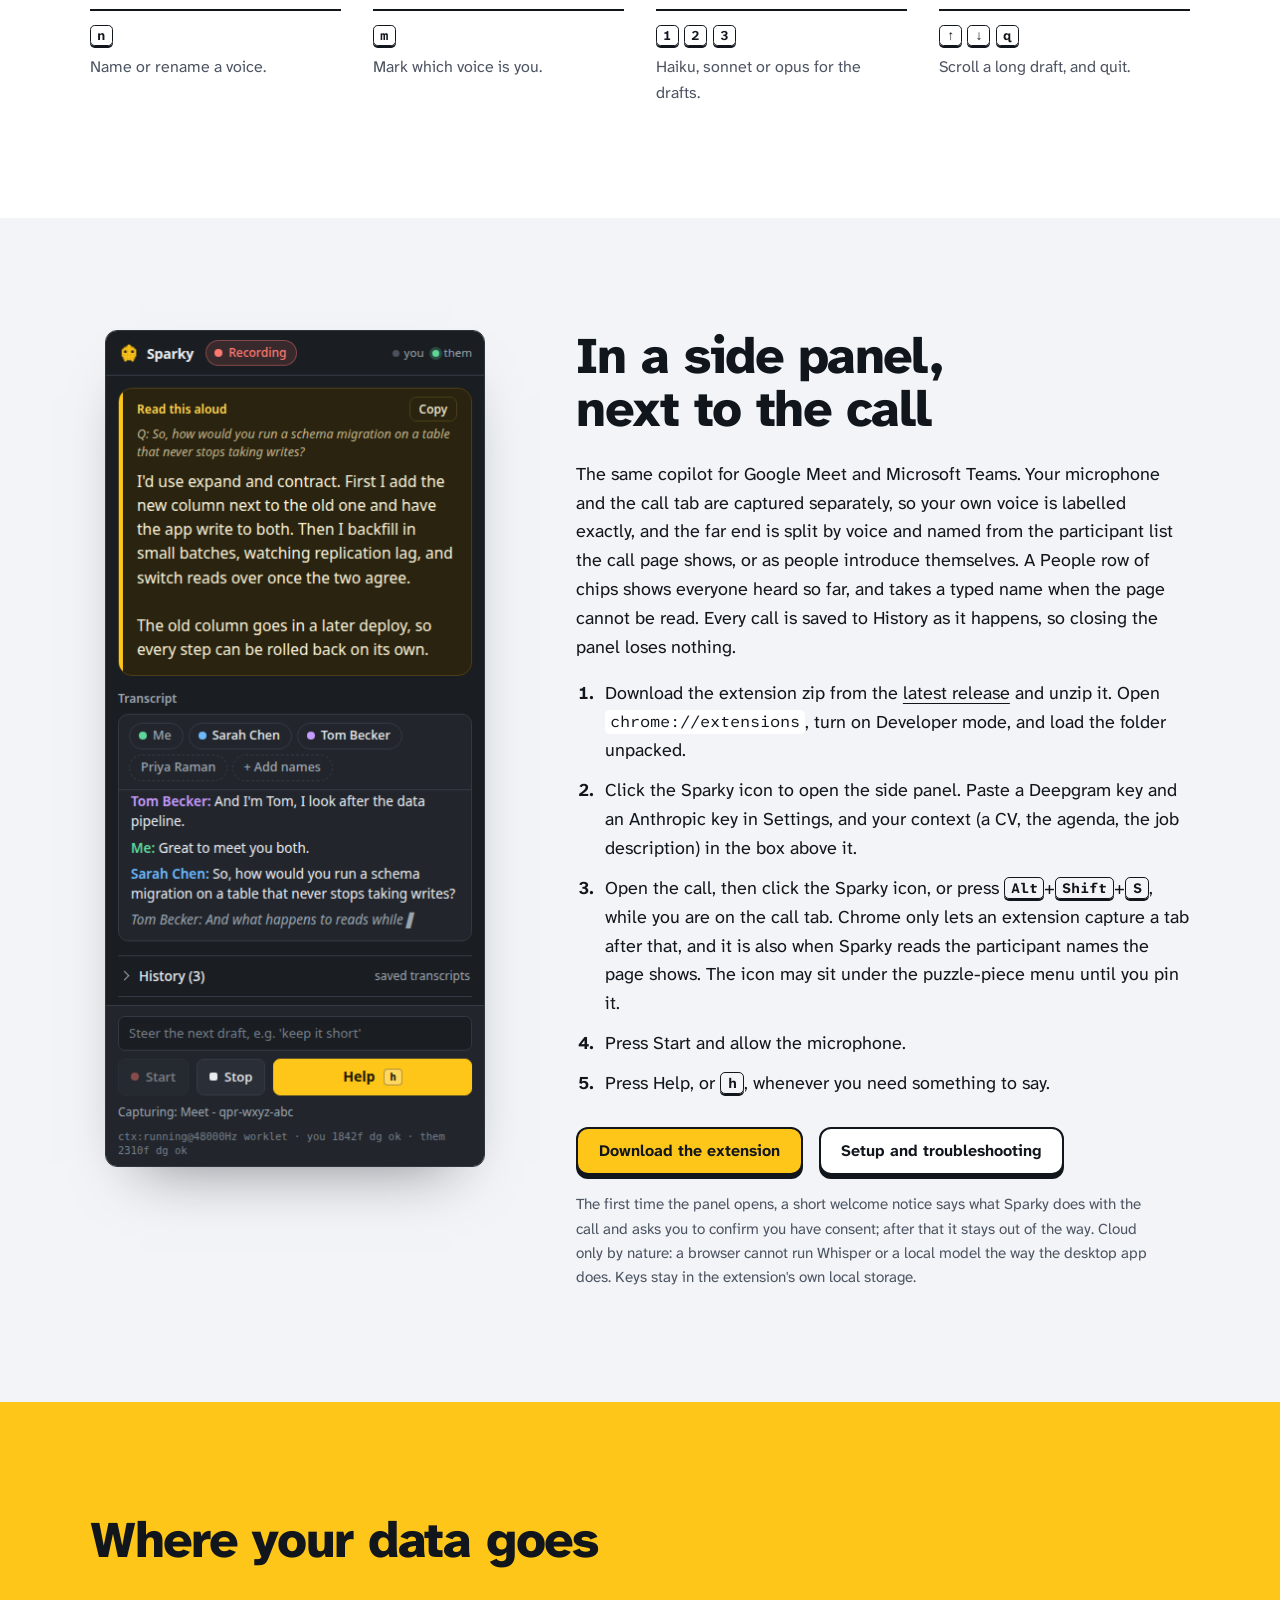
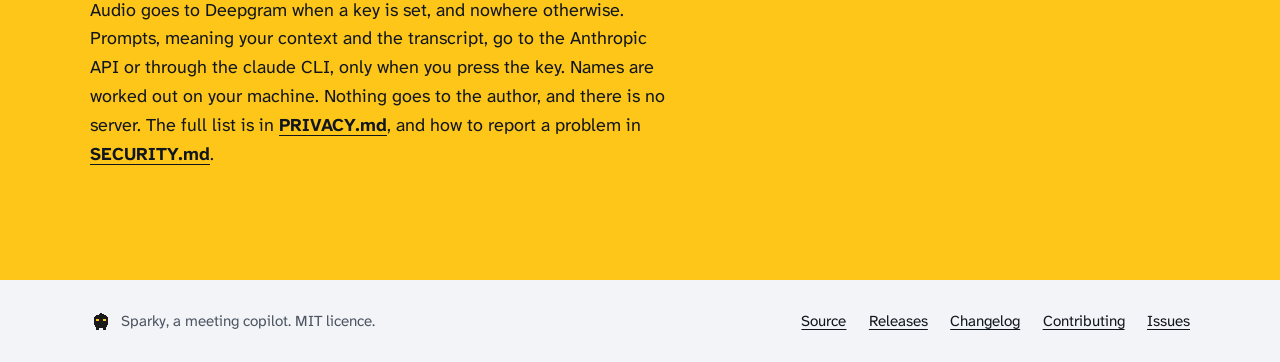
==== commit 9be17c29: "feat(terminal): run on macOS and Windows as well as Linux The microphone opens through AVFoundation " ====
--- a/site/index.html
+++ b/site/index.html
@@ -67,7 +67,7 @@
             <a class="btn" href="#extension">Get the Chrome extension</a>
           </p>
           <p class="fine">
-            A Linux terminal app for the room you are in, or a side panel beside your Google Meet
+            A terminal app for Linux, macOS and Windows, for the room you are in, or a side panel beside your Google Meet
             or Microsoft Teams call. Open source under the MIT licence, with the extension zip on the
             <a href="https://github.com/danieltyukov/meeting-copilot/releases/latest">latest release</a>.
           </p>
@@ -334,8 +334,10 @@
 cd ~/your/project
 meeting-copilot --me Daniel</code></pre>
           <p>
-            Needs <code>ffmpeg</code>, Python 3.10 or newer, and the <code>claude</code> CLI signed
-            in. Optional keys, and your name as <code>MY_NAME=</code>, go in
+            Runs on Linux, macOS and Windows. On Windows, run
+            <code>powershell -ExecutionPolicy Bypass -File install.ps1</code> in place of
+            <code>./install.sh</code>. Needs <code>ffmpeg</code>, Python 3.10 or newer, and the
+            <code>claude</code> CLI signed in. Optional keys, and your name as <code>MY_NAME=</code>, go in
             <code>~/.config/meeting-copilot/config.env</code>. <code class="nobr">meeting-copilot --self-test</code>
             checks the install, offline path included.
           </p>
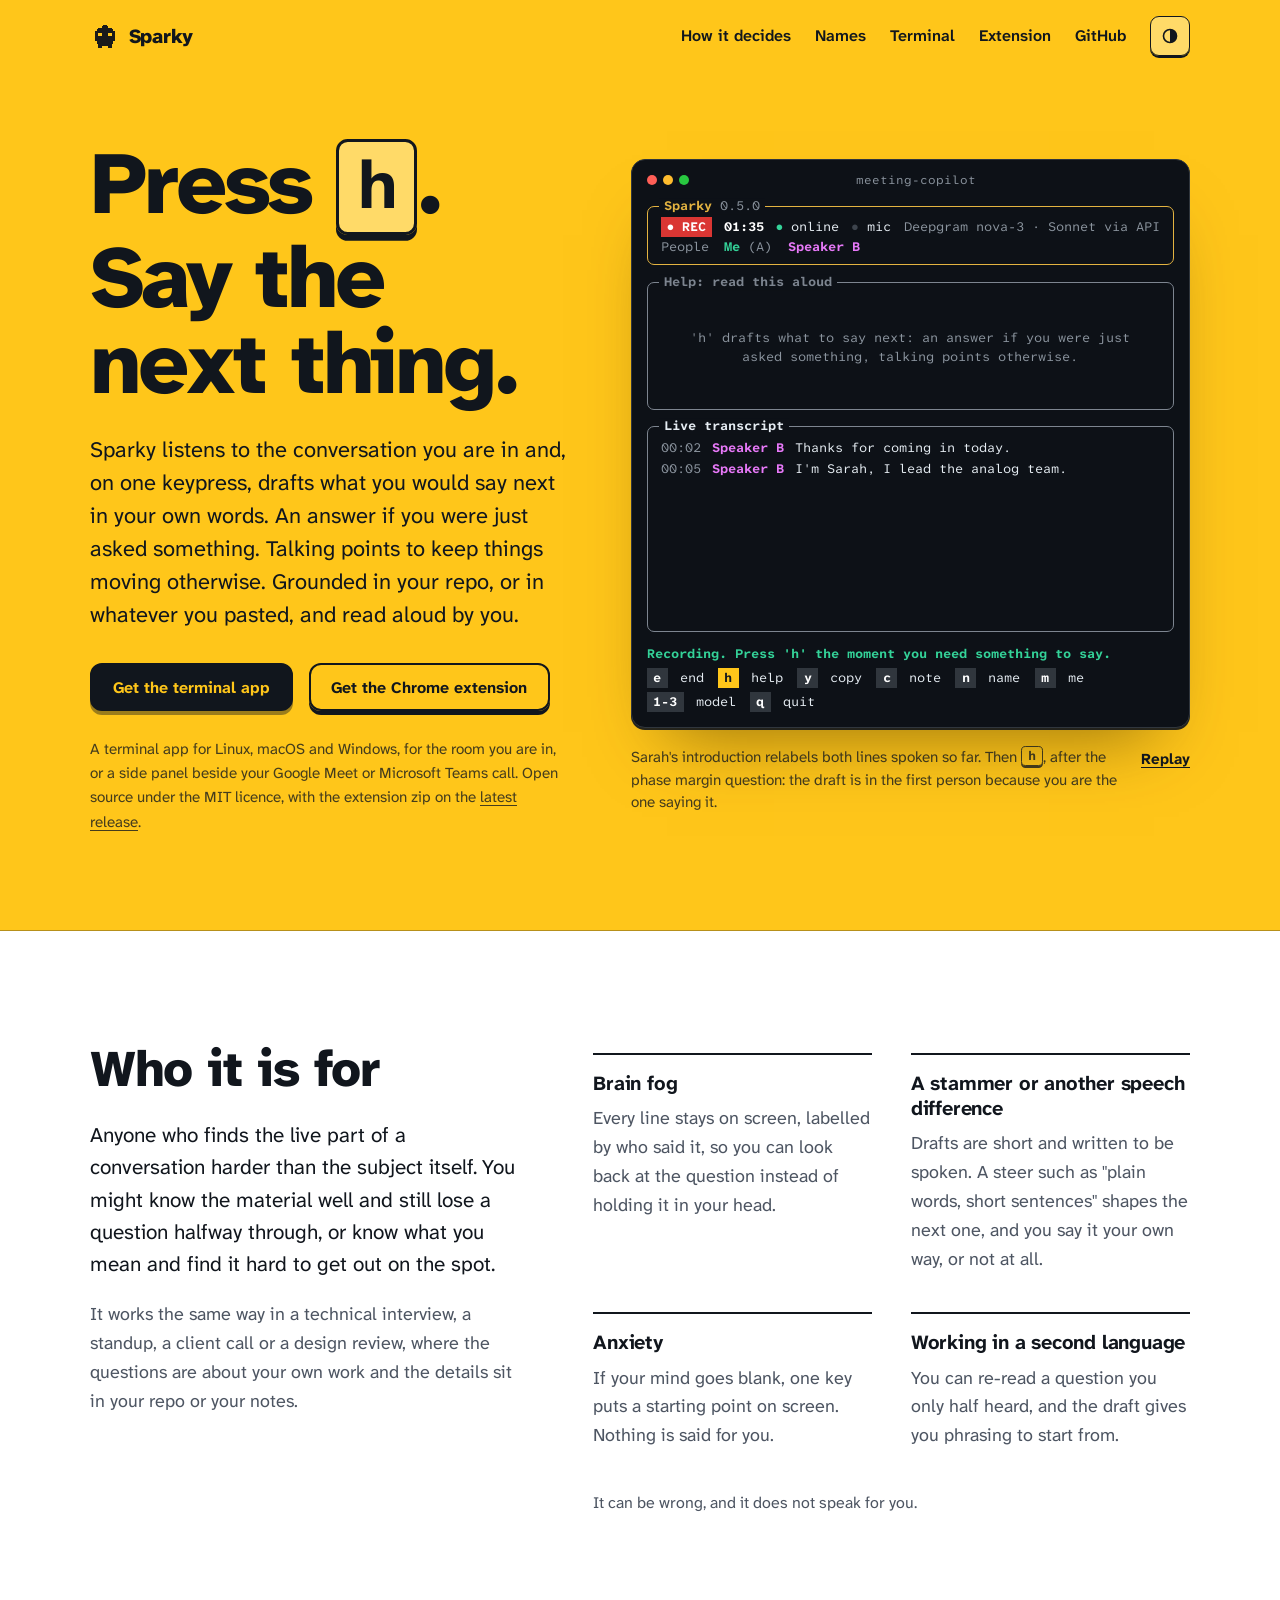
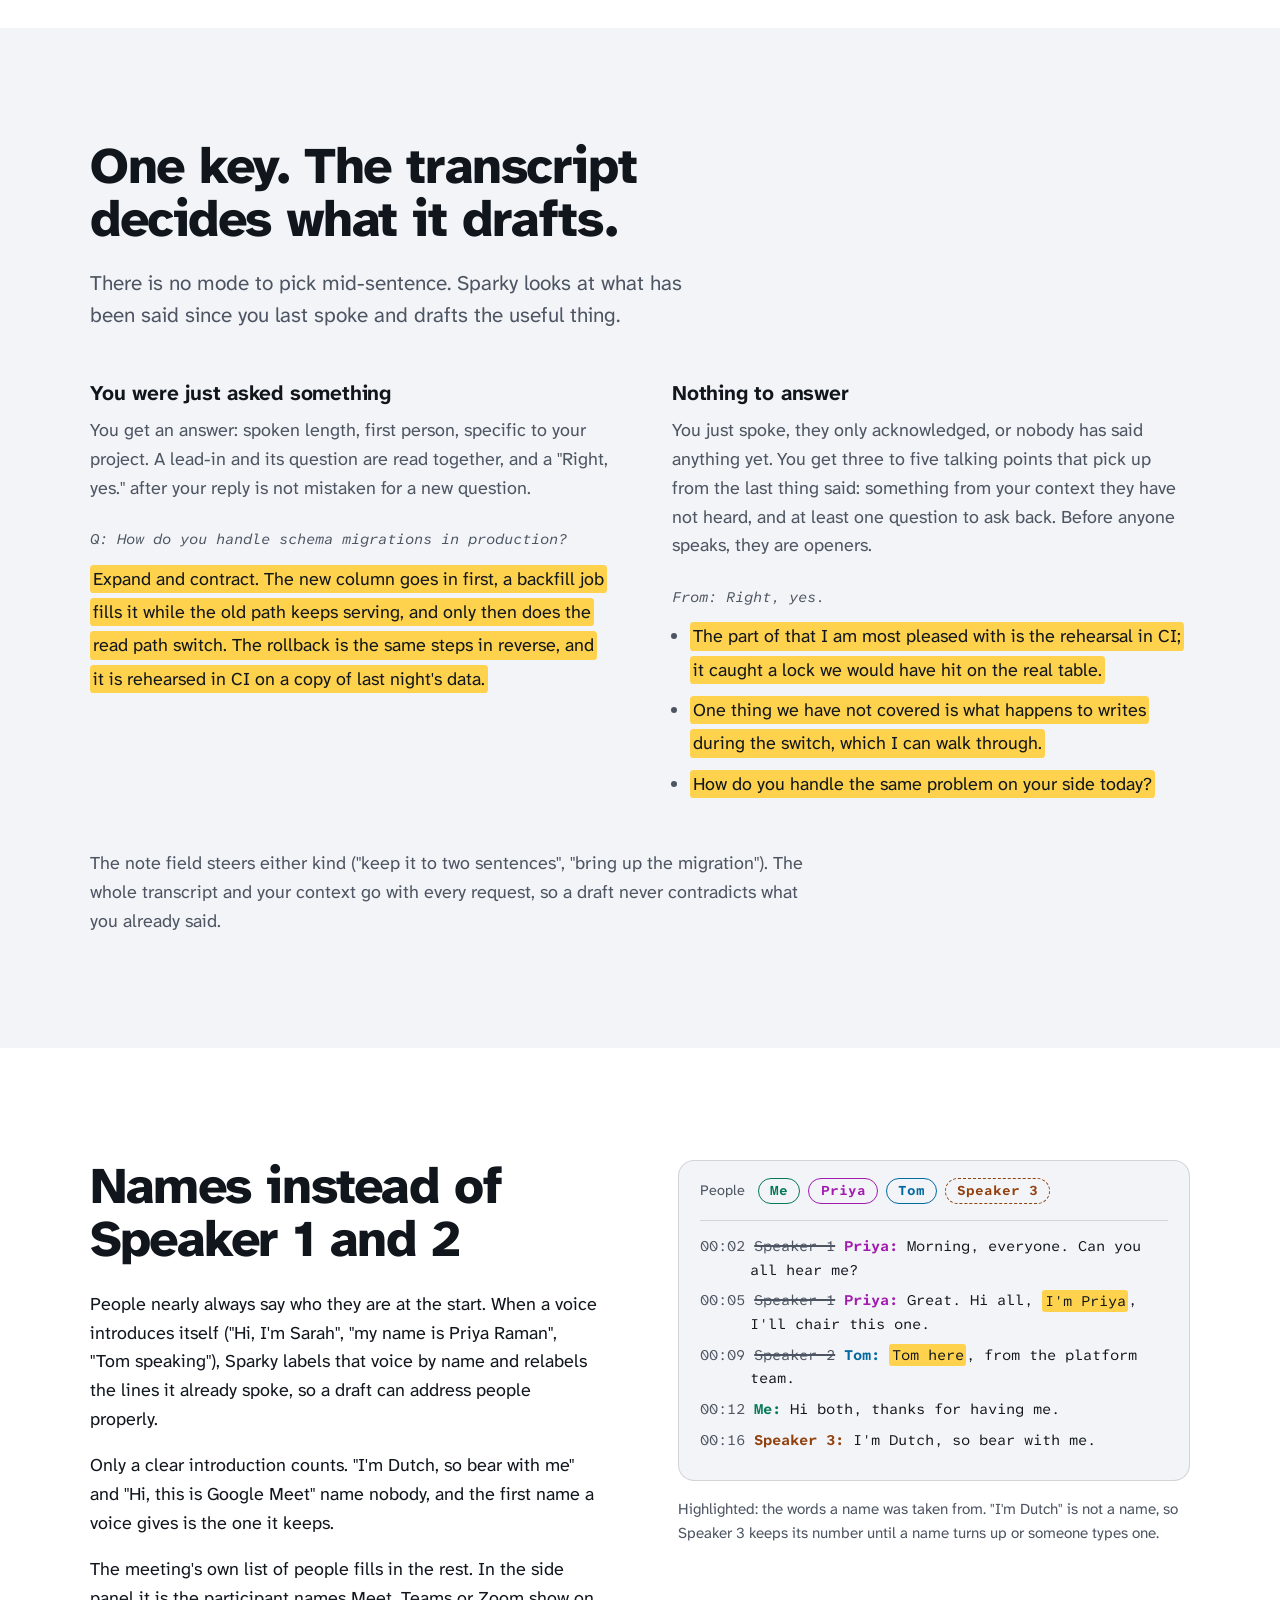
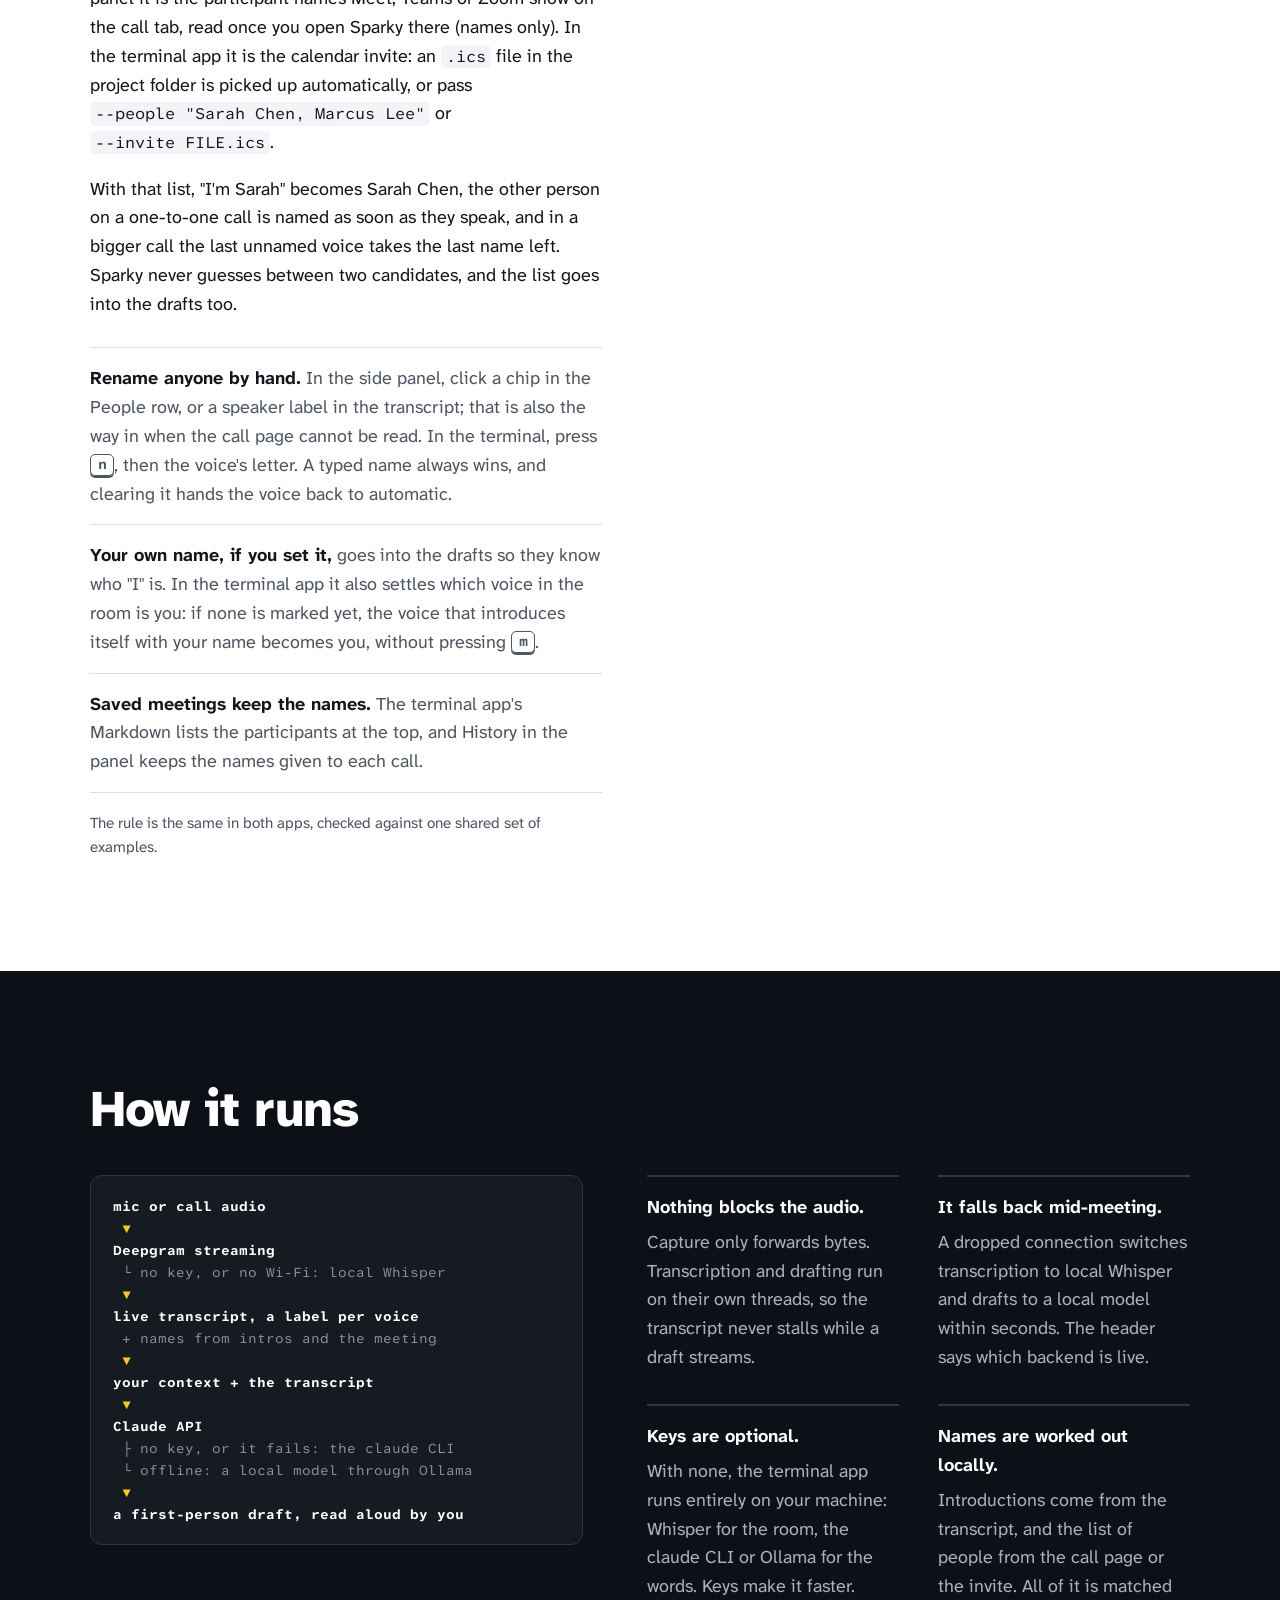
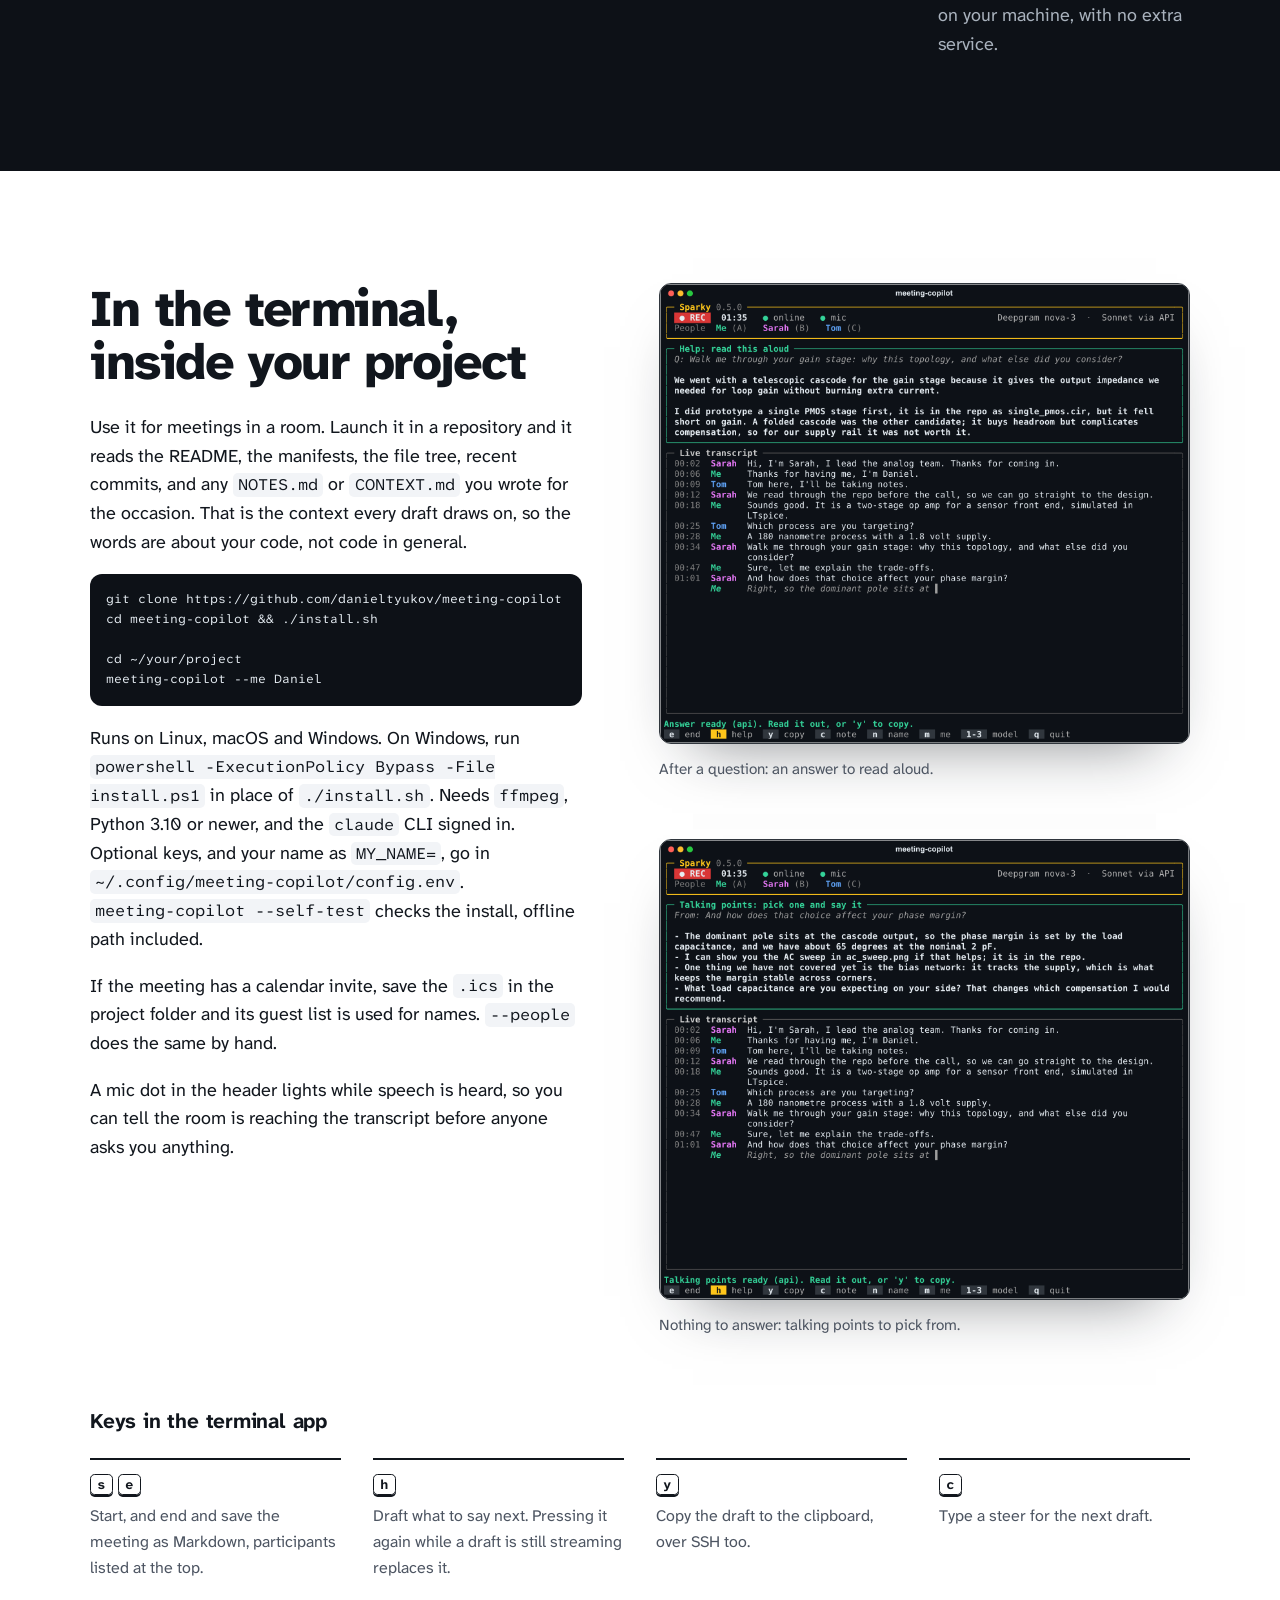
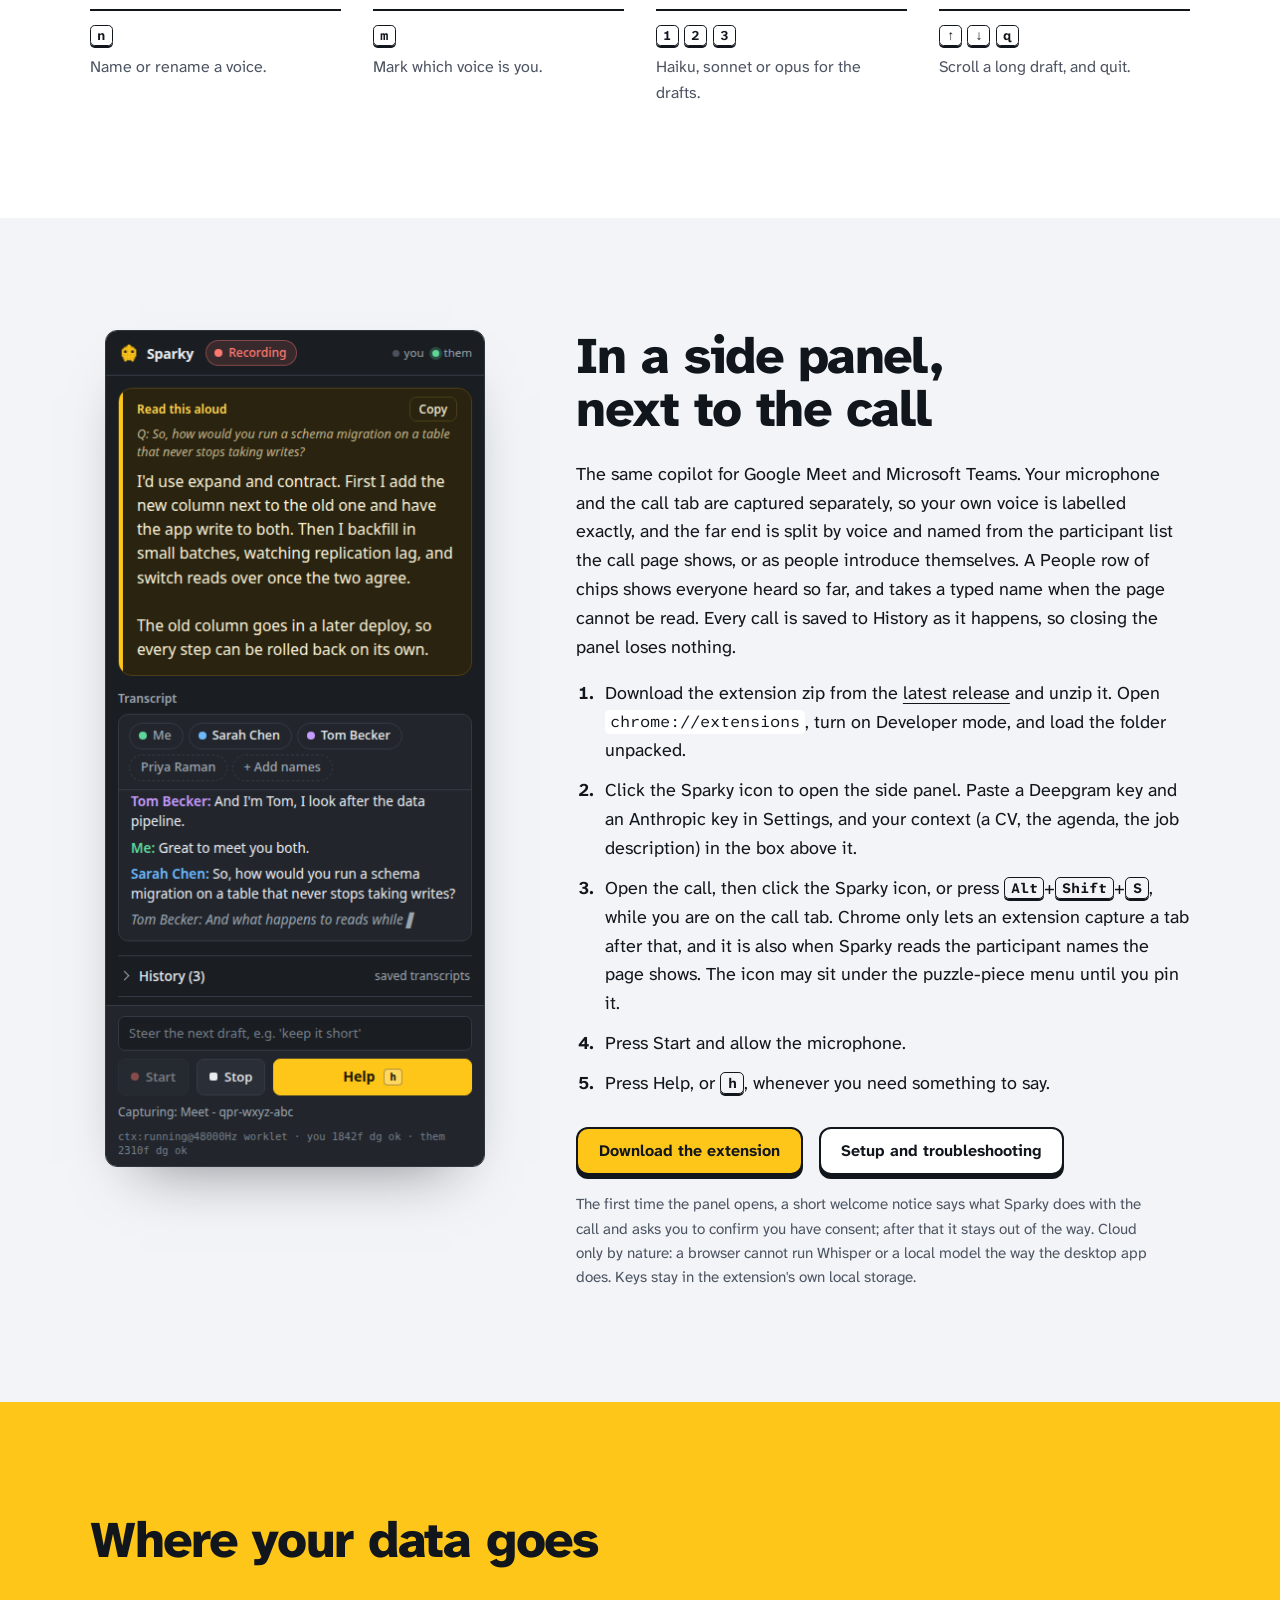
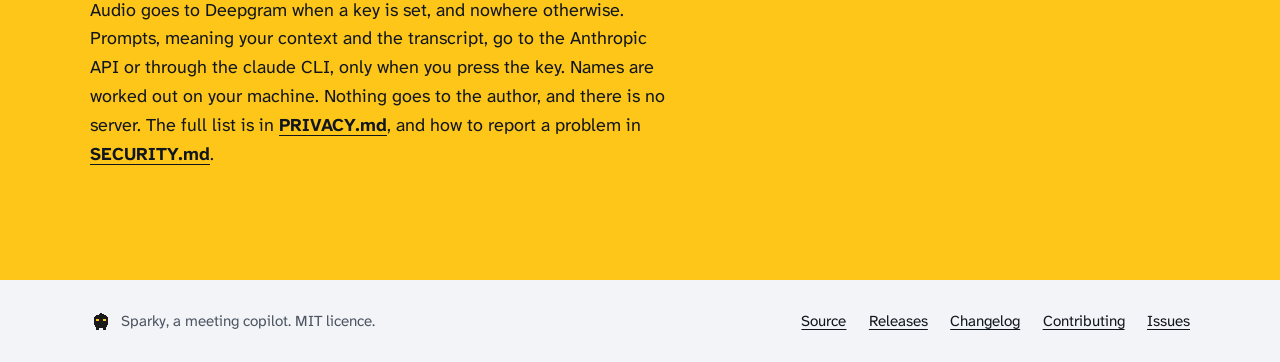
==== commit 4b0d7c19: "chore: release 0.5.0 (extension 0.5.2) Version bumps, the changelog entry, and the screenshots re-re" ====
--- a/site/index.html
+++ b/site/index.html
@@ -85,7 +85,7 @@
           <div class="term" id="demo" role="img" aria-label="The terminal app during a design review. The other voice is labelled Sarah, a name taken from the introduction. After the question about phase margin, the draft box holds a first-person answer to read aloud.">
             <div class="term-bar" aria-hidden="true"><span></span><span></span><span></span><b>meeting-copilot</b></div>
             <div class="tp tp-head">
-              <span class="tp-title"><b>Sparky</b> 0.4.2</span>
+              <span class="tp-title"><b>Sparky</b> 0.5.0</span>
               <div class="head-row">
                 <span class="head-left">
                   <span class="rec">&#9679; REC</span>
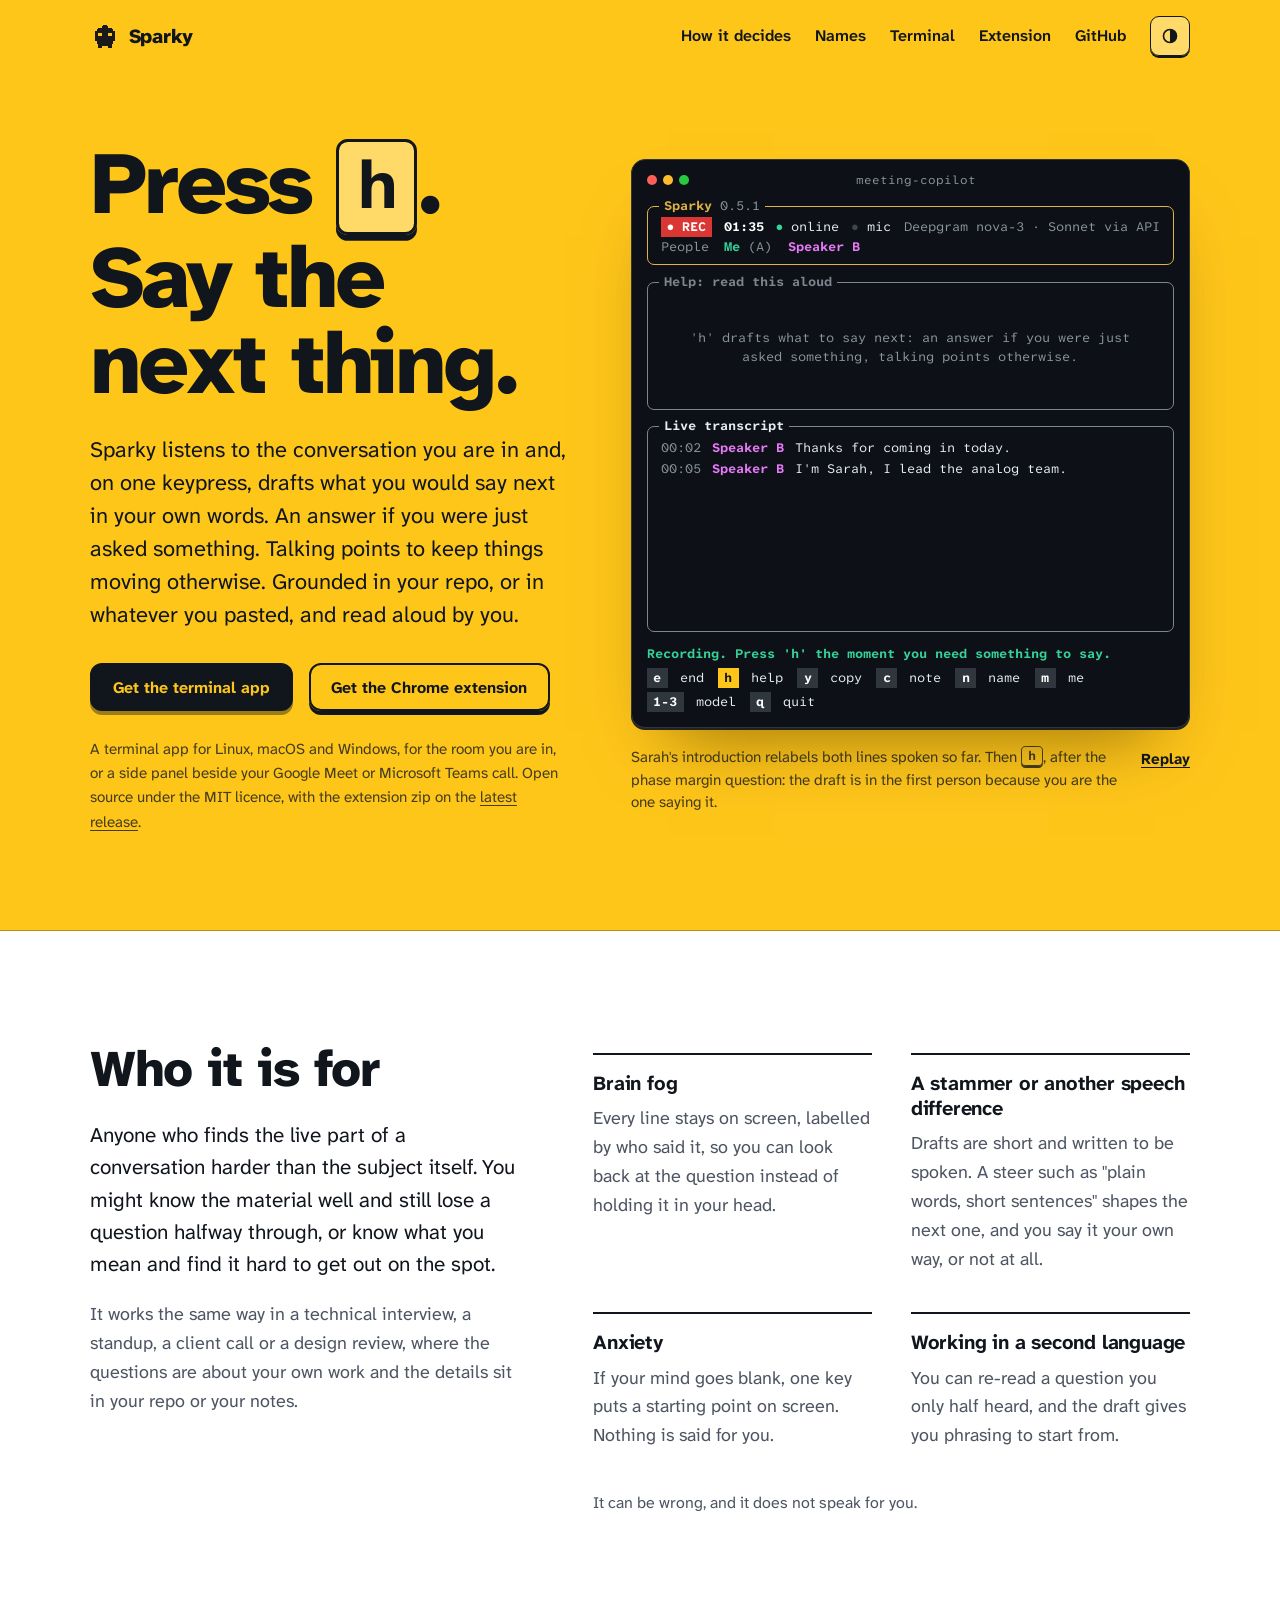
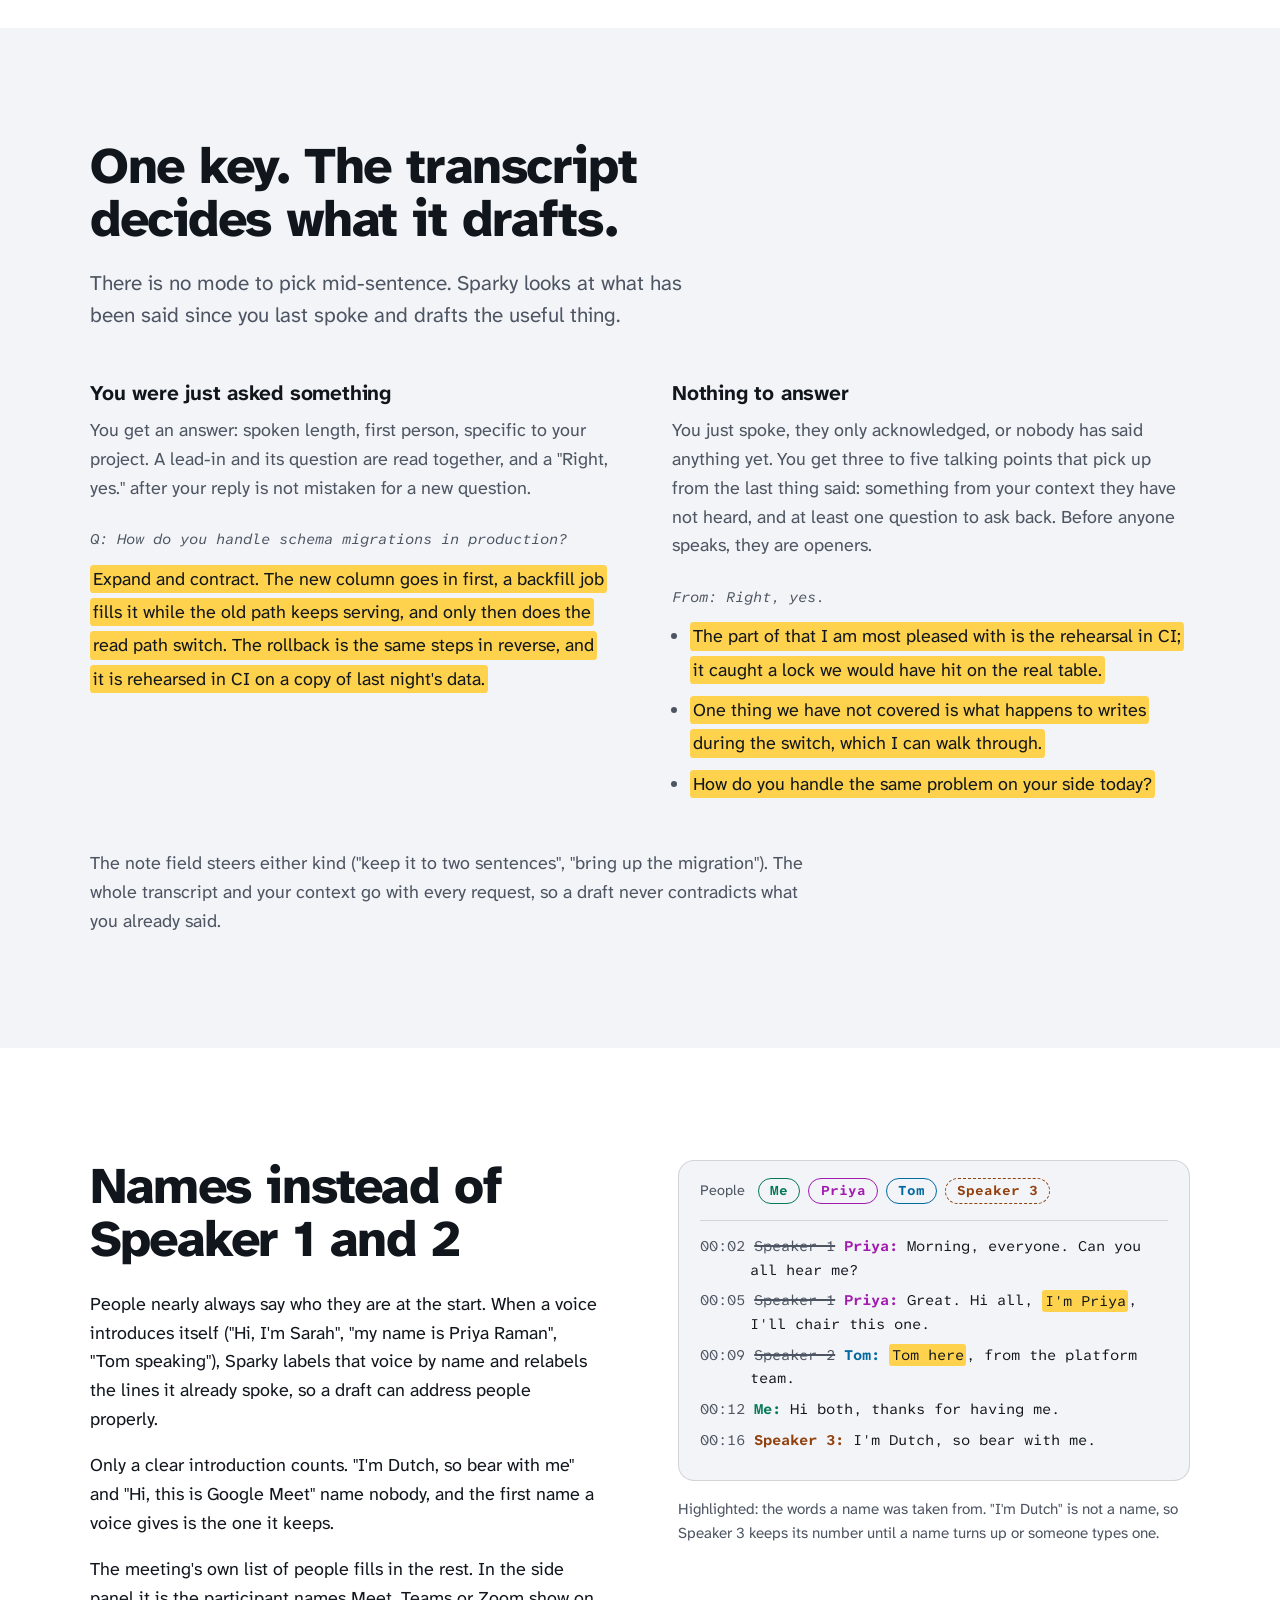
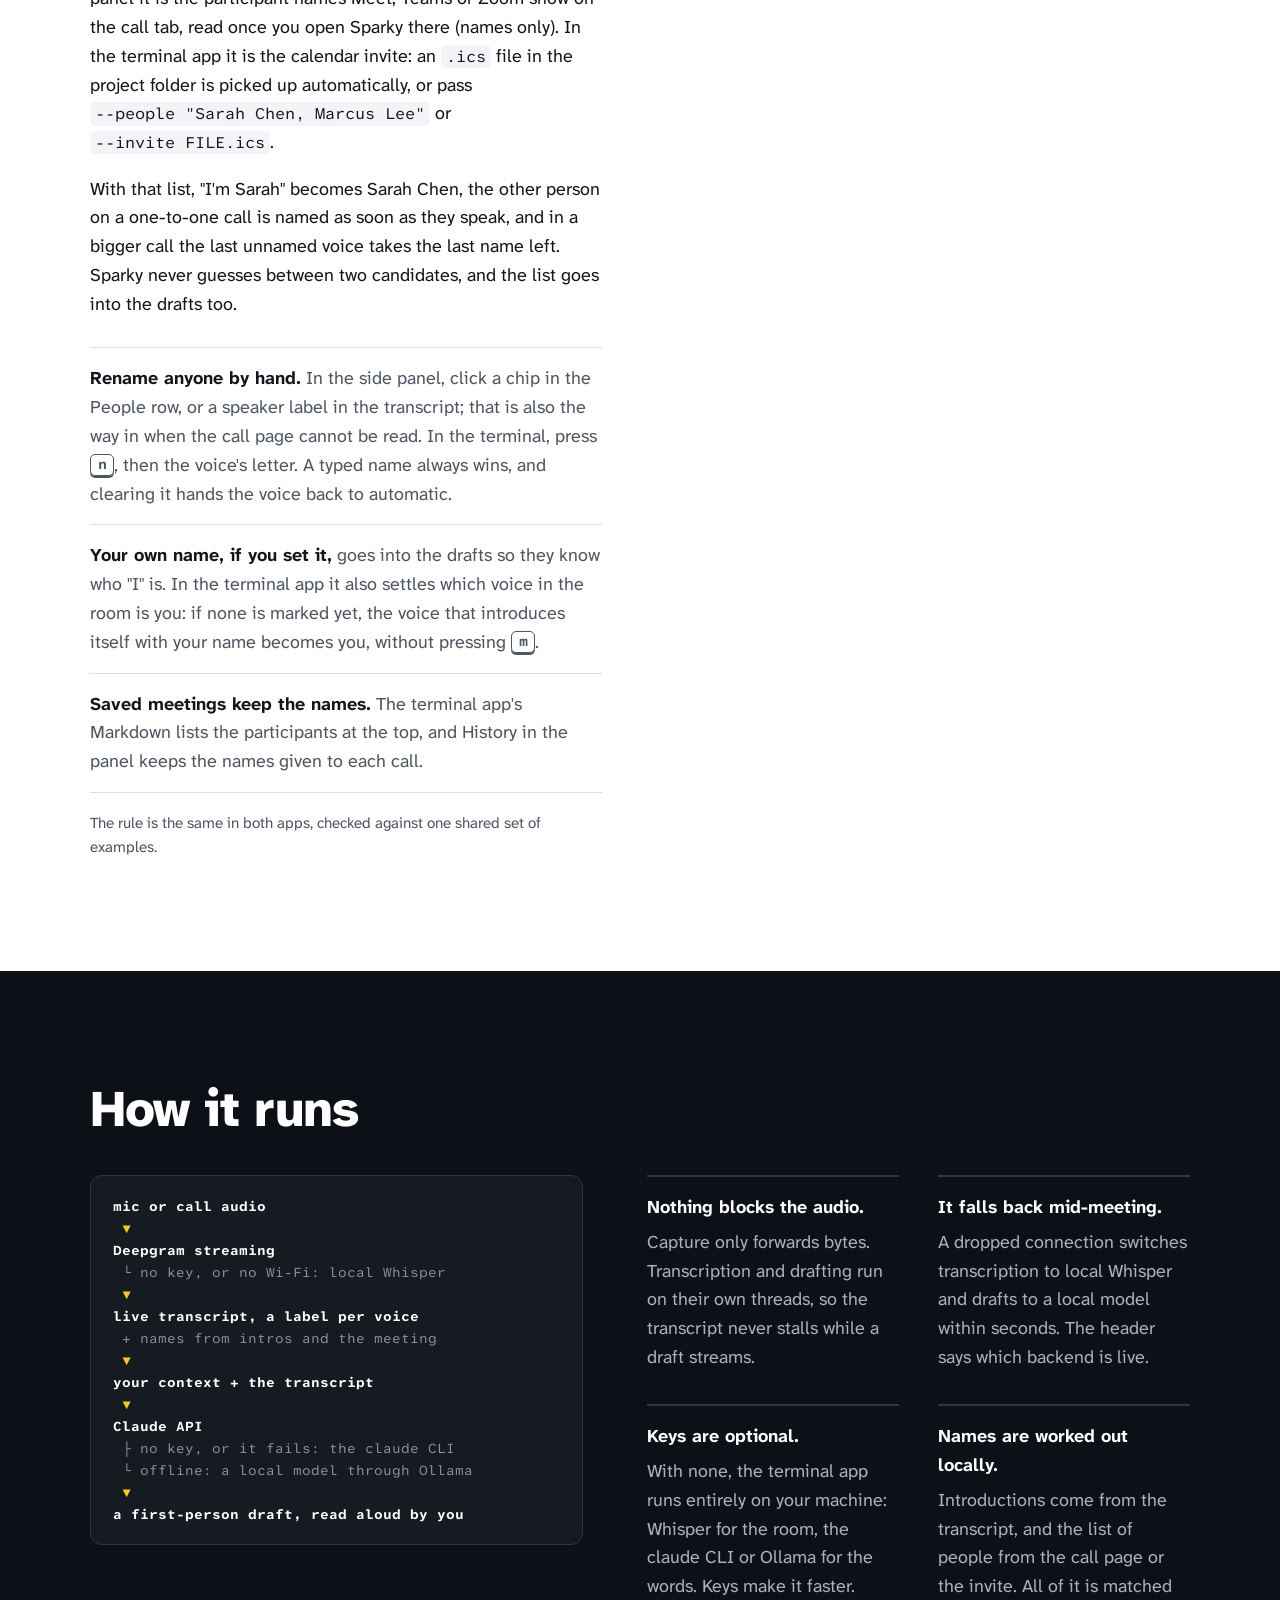
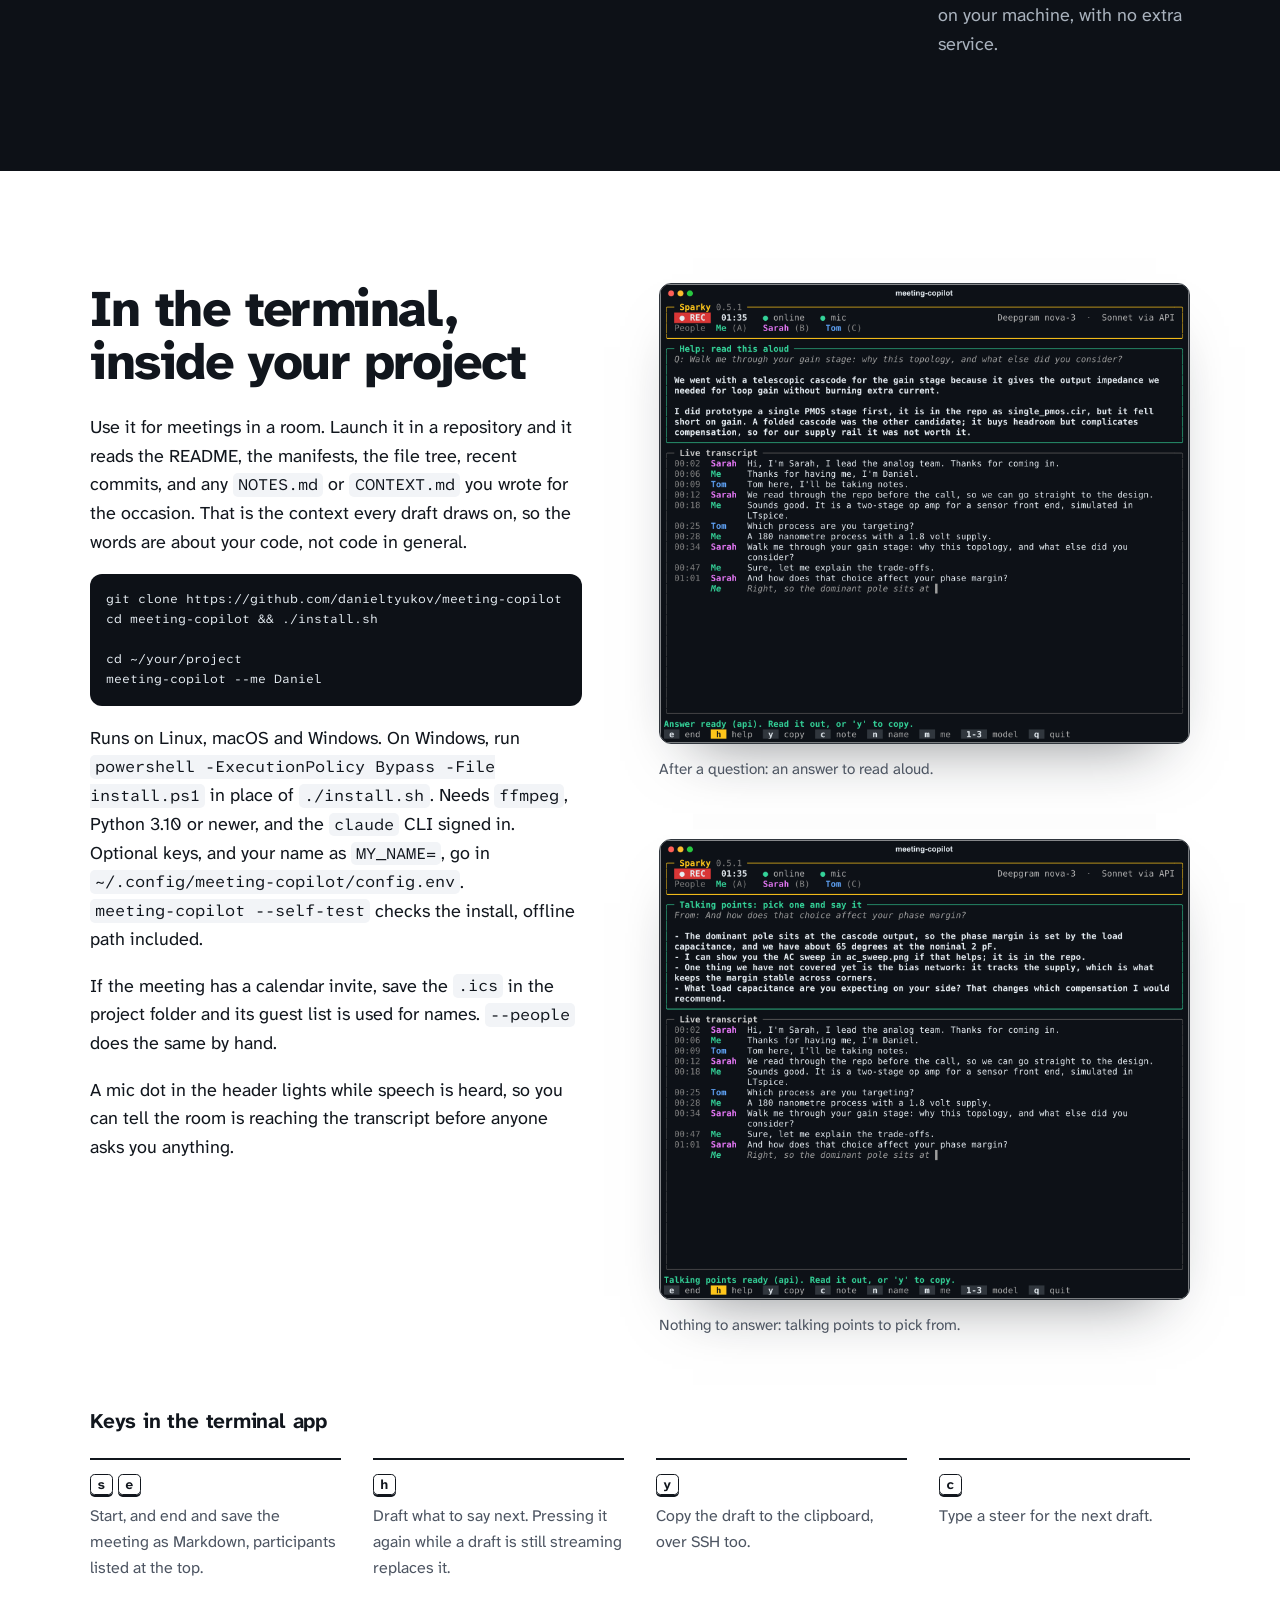
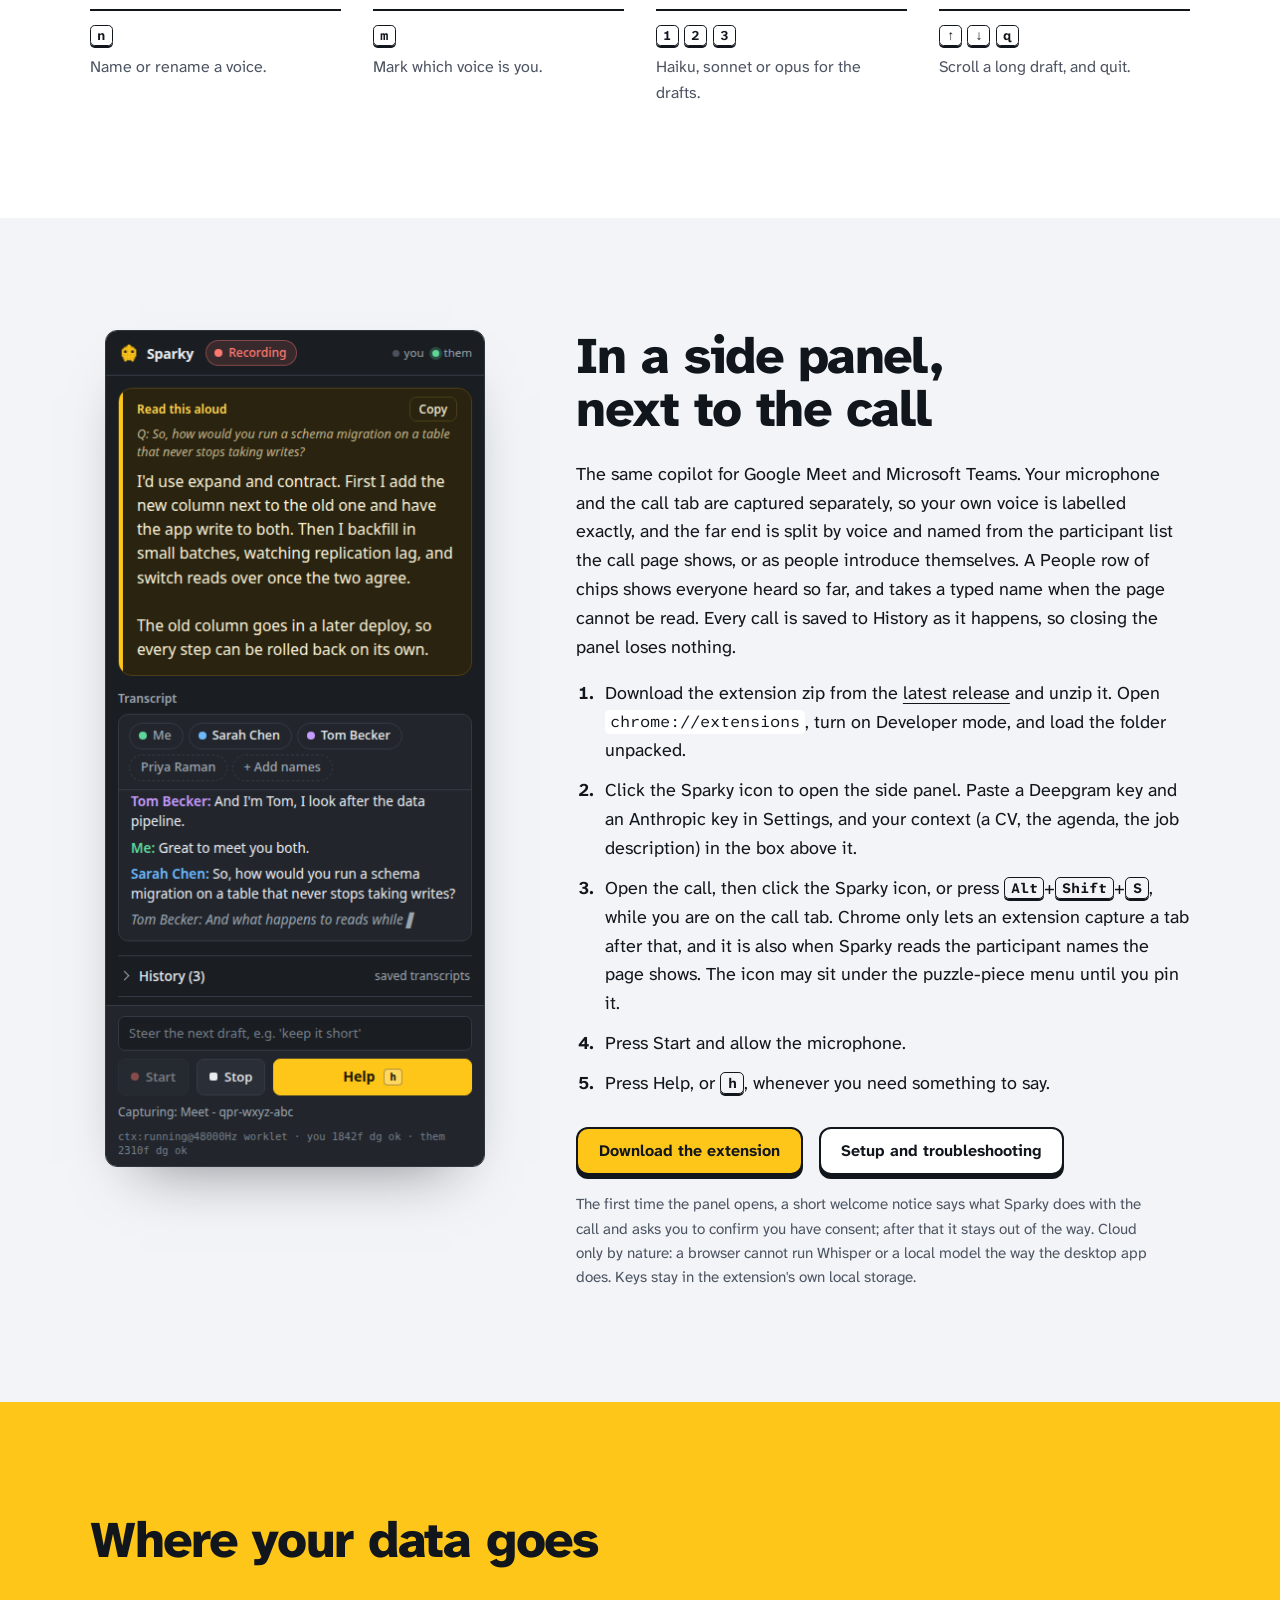
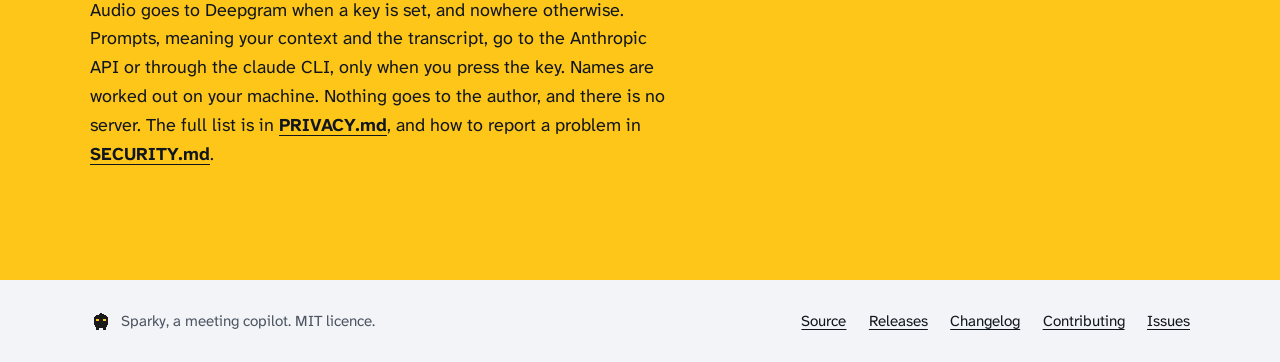
==== commit 78d68eb9: "chore: release 0.5.1 (extension 0.5.3) Version bumps, the changelog entry, and the screenshots re-re" ====
--- a/site/index.html
+++ b/site/index.html
@@ -85,7 +85,7 @@
           <div class="term" id="demo" role="img" aria-label="The terminal app during a design review. The other voice is labelled Sarah, a name taken from the introduction. After the question about phase margin, the draft box holds a first-person answer to read aloud.">
             <div class="term-bar" aria-hidden="true"><span></span><span></span><span></span><b>meeting-copilot</b></div>
             <div class="tp tp-head">
-              <span class="tp-title"><b>Sparky</b> 0.5.0</span>
+              <span class="tp-title"><b>Sparky</b> 0.5.1</span>
               <div class="head-row">
                 <span class="head-left">
                   <span class="rec">&#9679; REC</span>
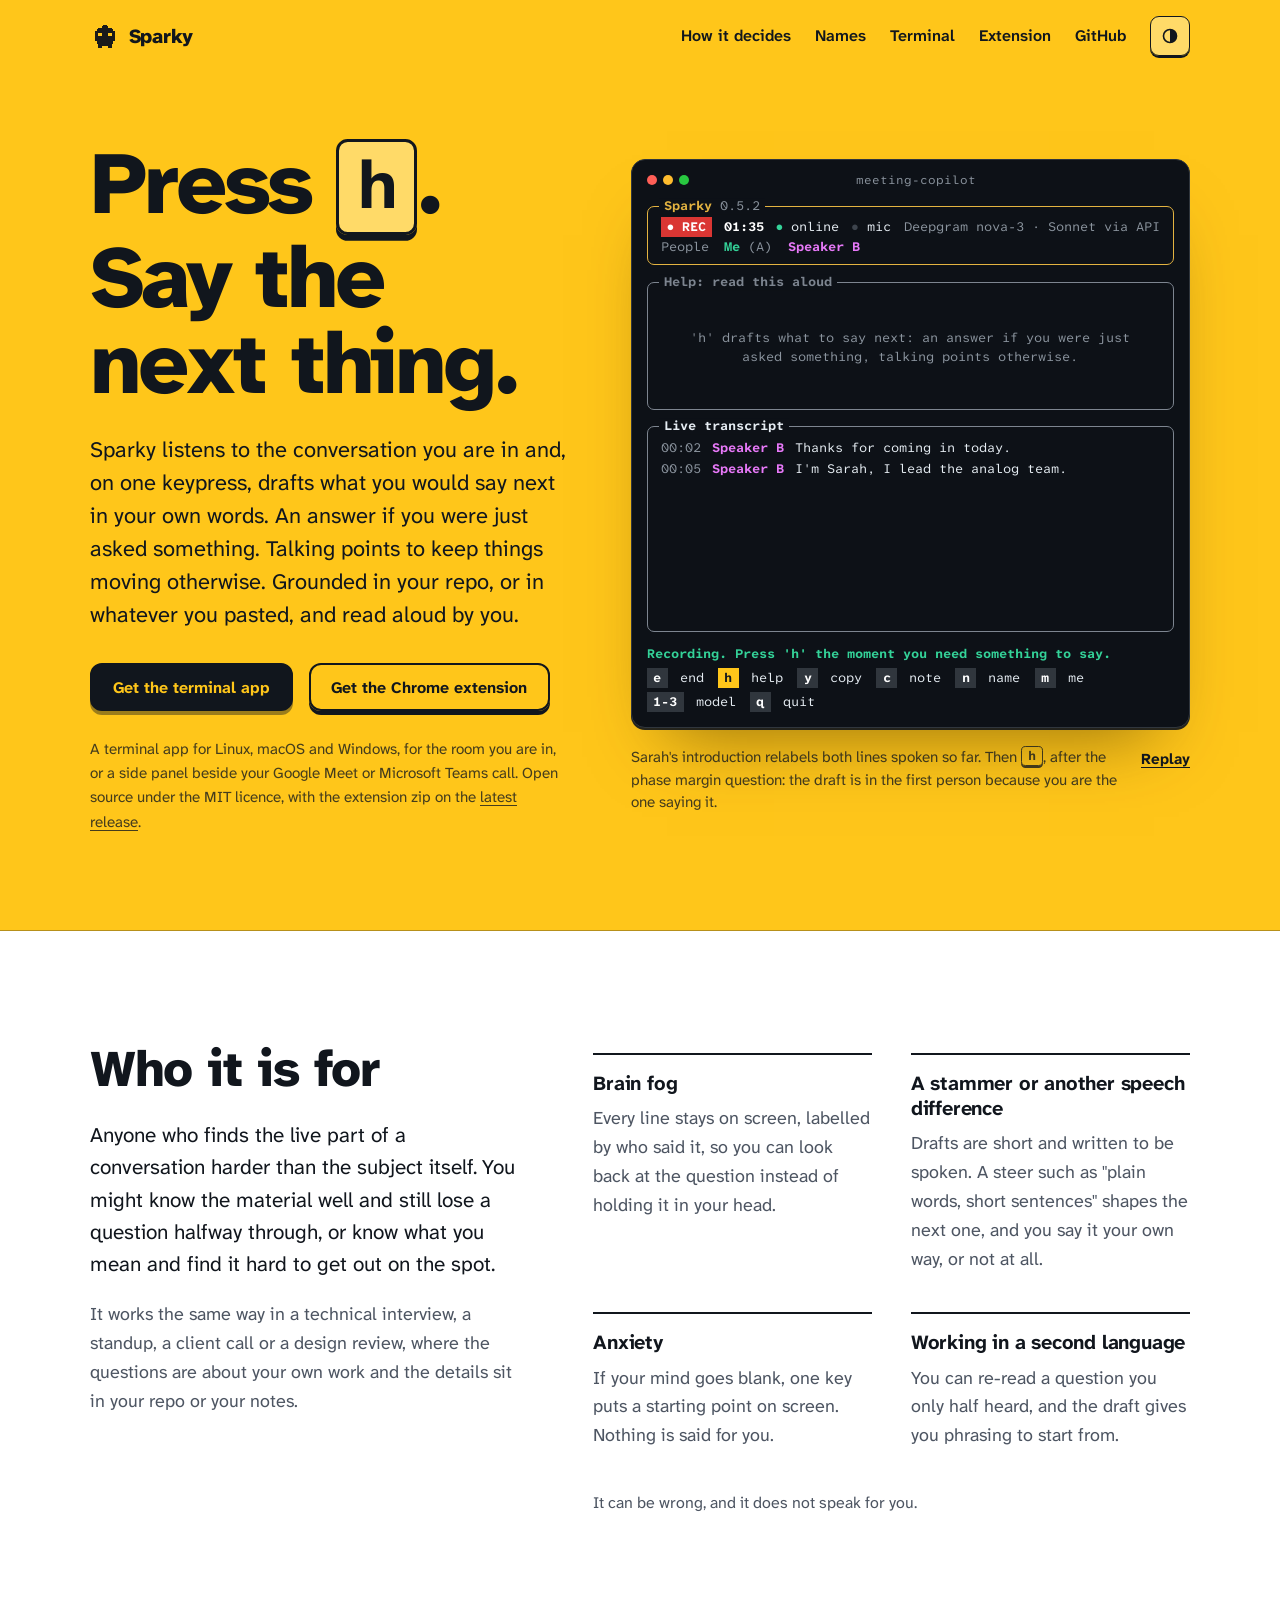
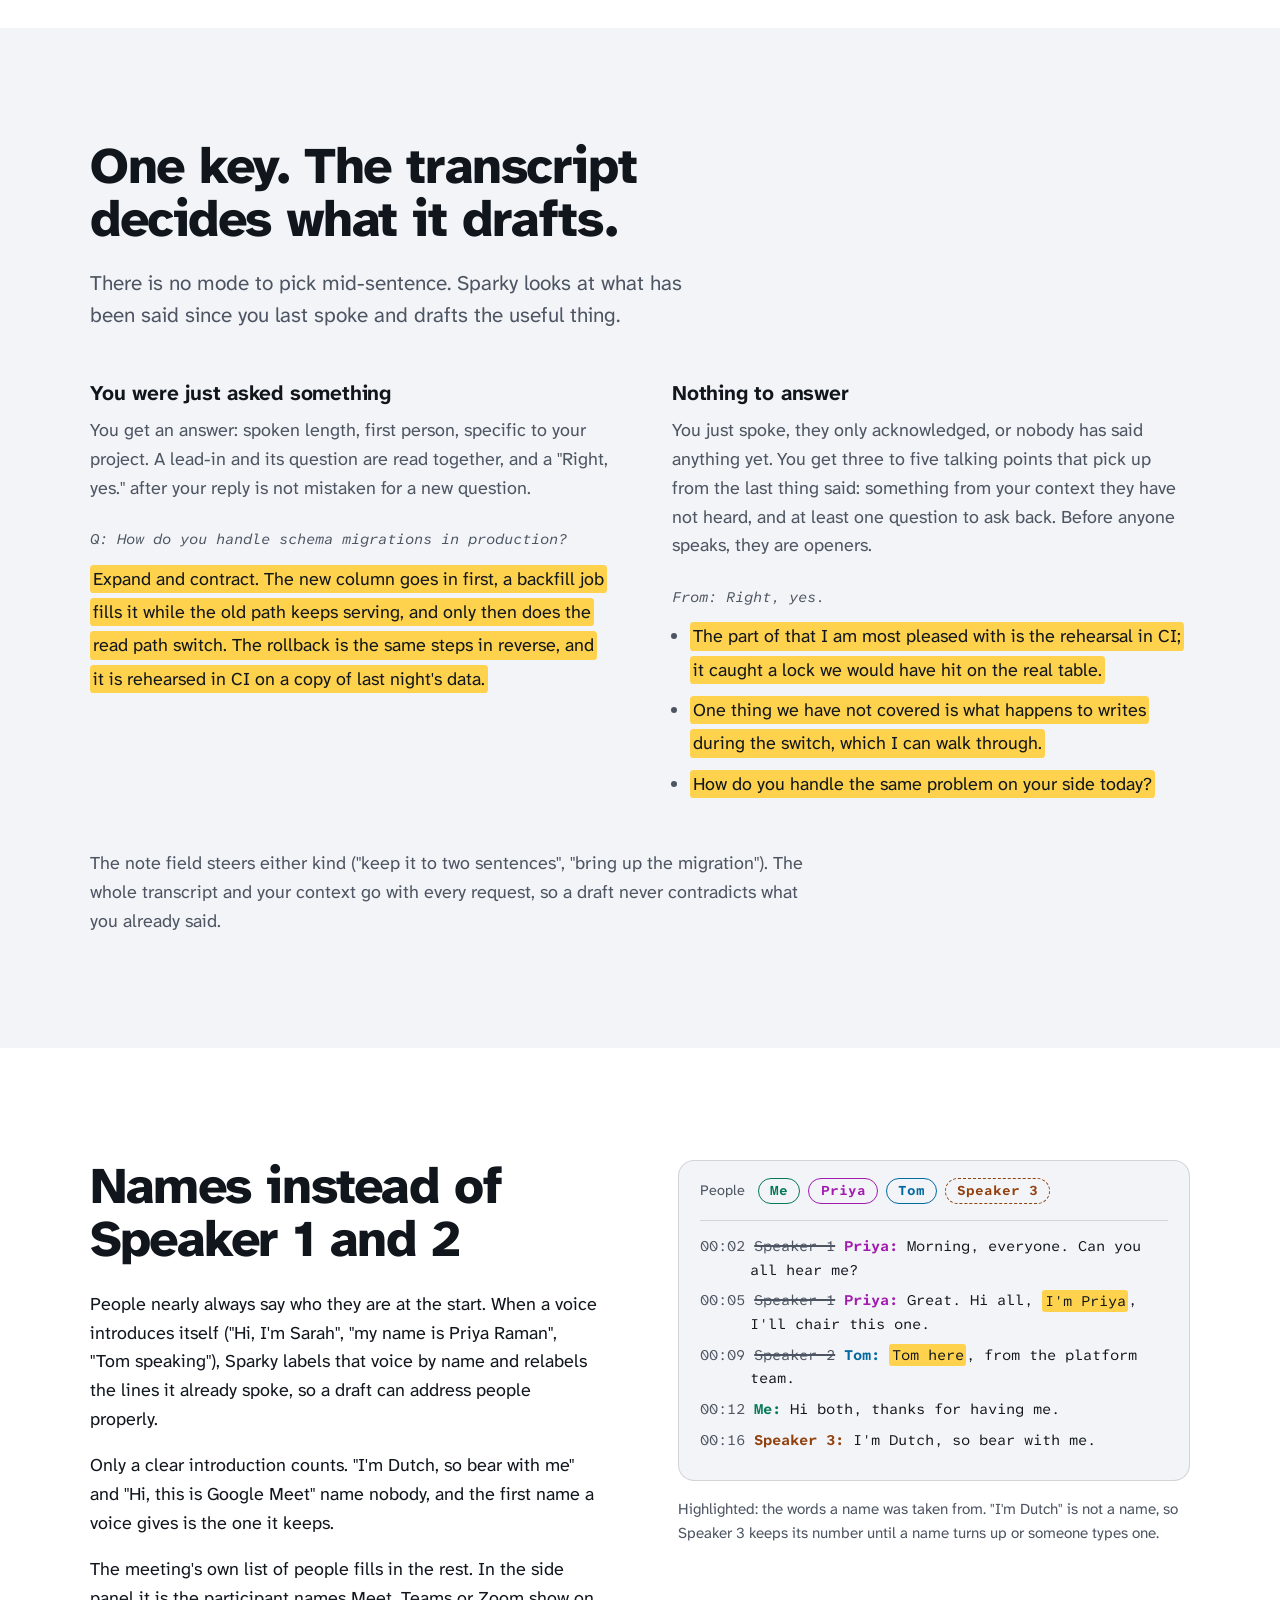
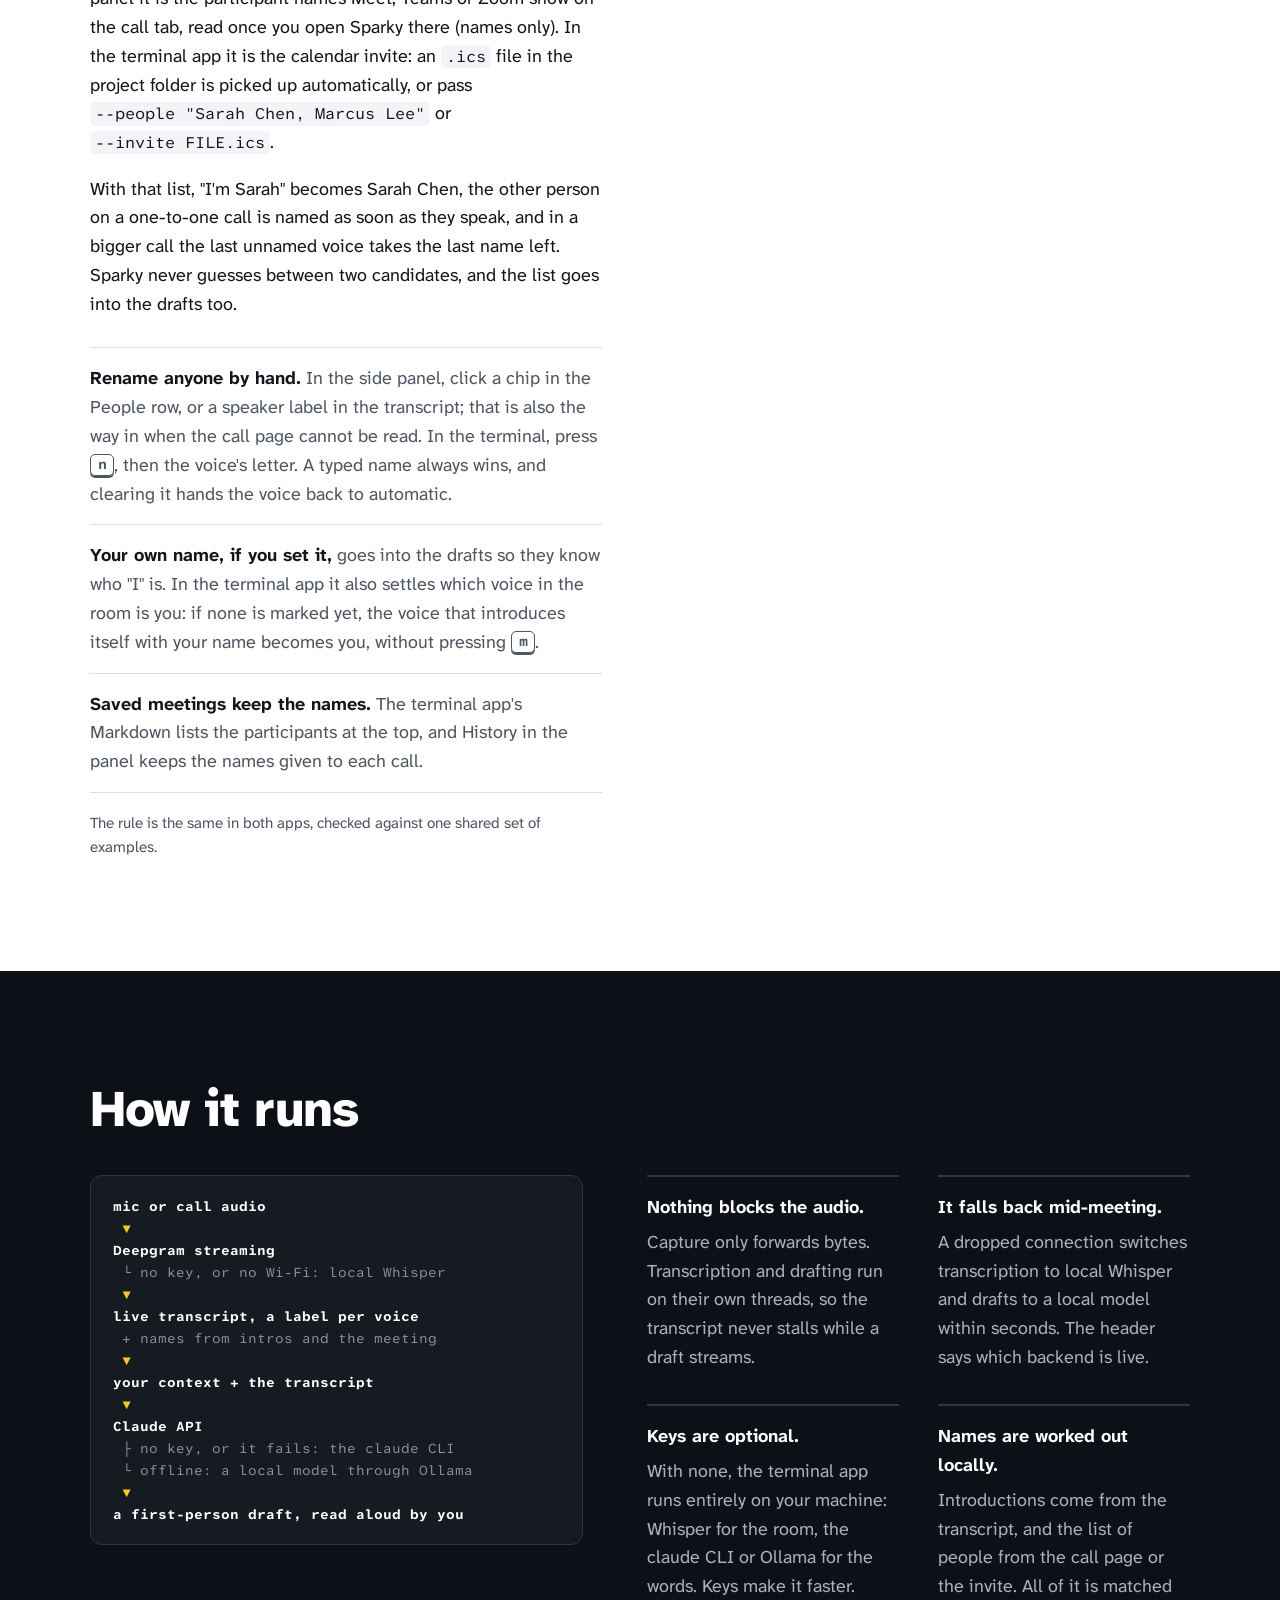
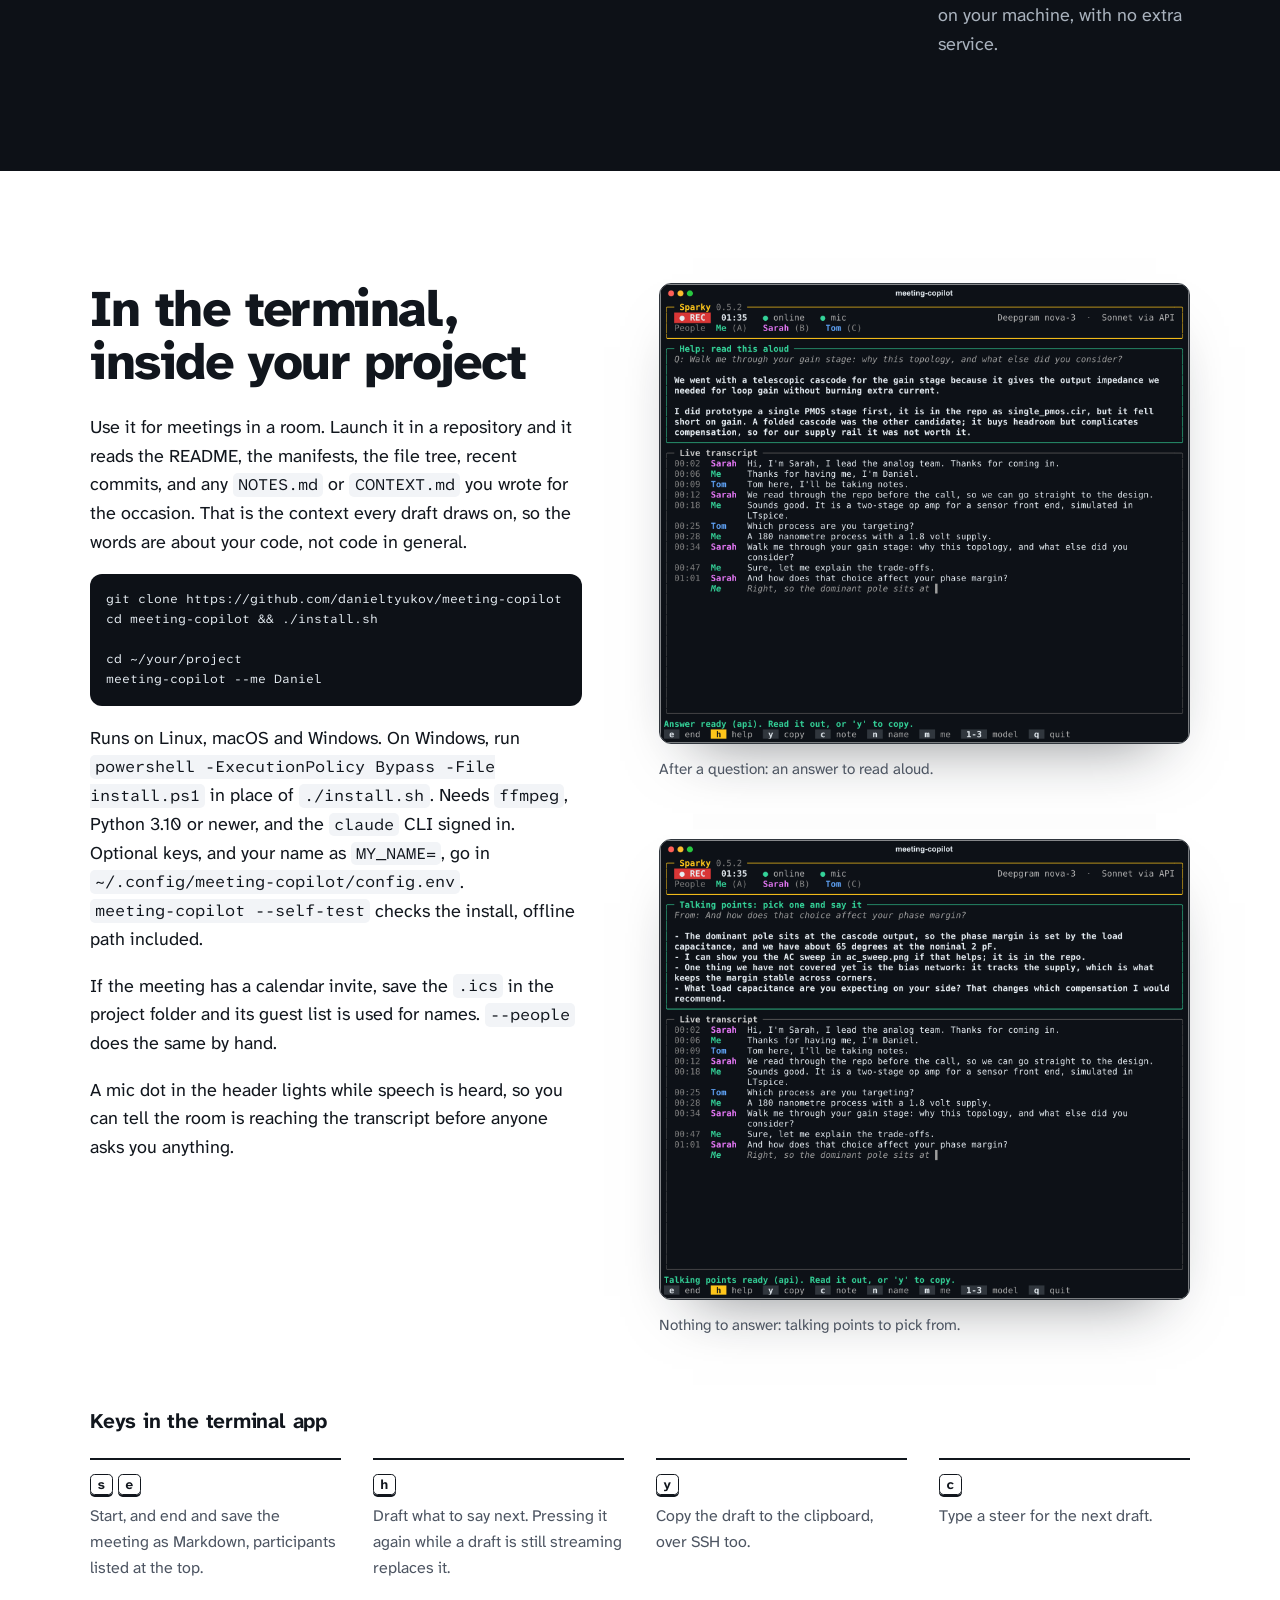
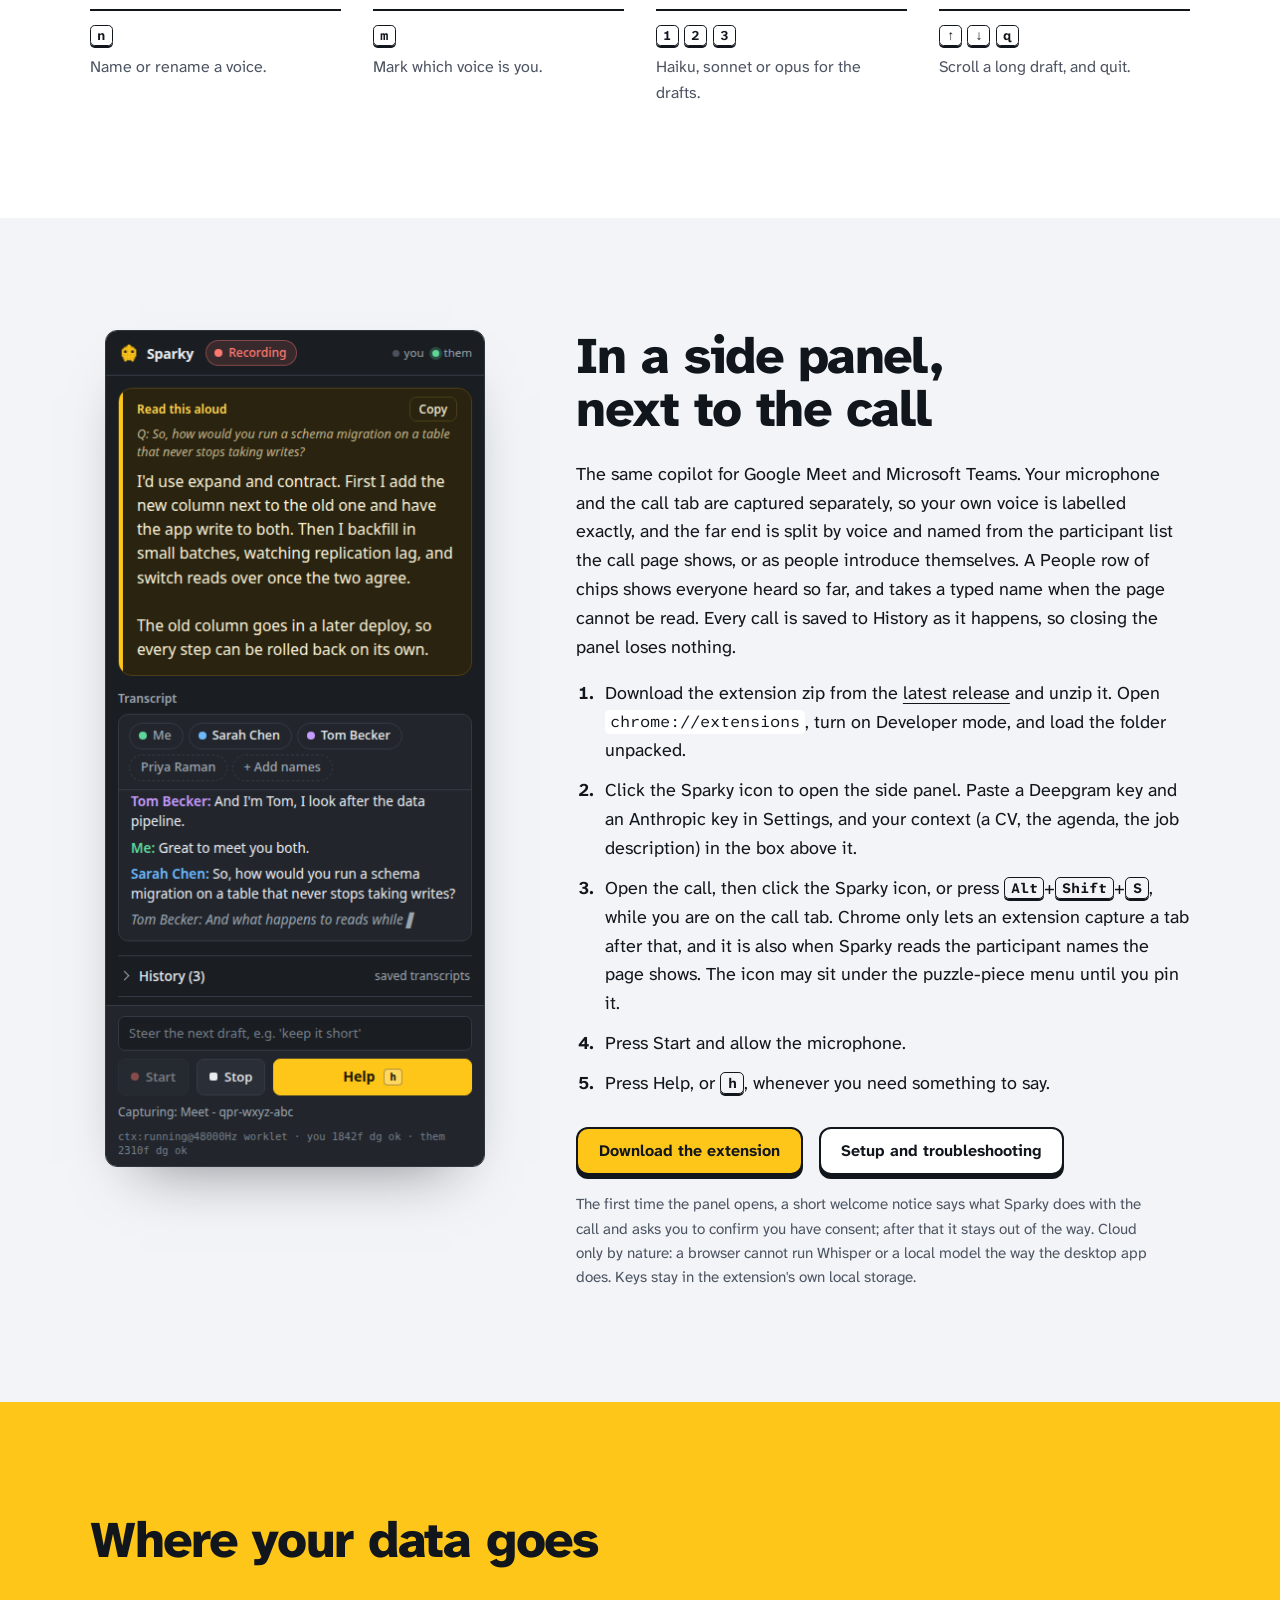
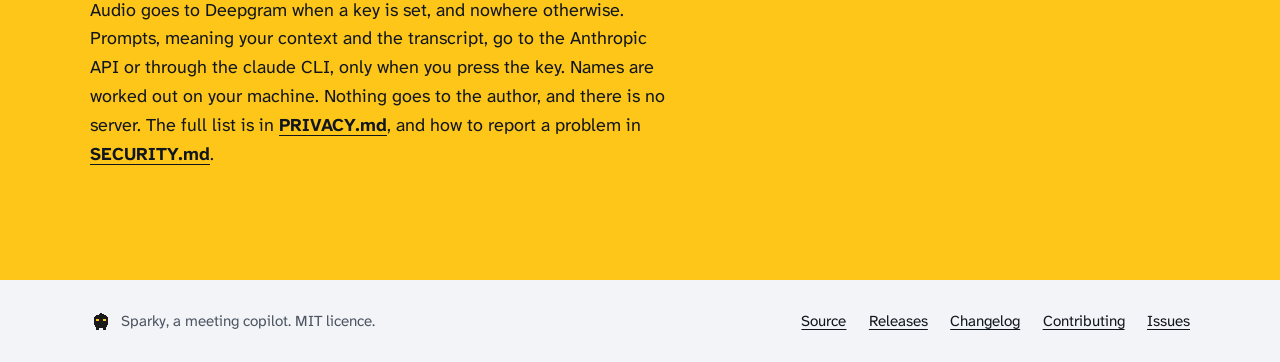
==== commit d0edda82: "chore: release 0.5.2 (extension 0.5.4) Version bumps, the changelog entry, and the screenshots re-re" ====
--- a/site/index.html
+++ b/site/index.html
@@ -85,7 +85,7 @@
           <div class="term" id="demo" role="img" aria-label="The terminal app during a design review. The other voice is labelled Sarah, a name taken from the introduction. After the question about phase margin, the draft box holds a first-person answer to read aloud.">
             <div class="term-bar" aria-hidden="true"><span></span><span></span><span></span><b>meeting-copilot</b></div>
             <div class="tp tp-head">
-              <span class="tp-title"><b>Sparky</b> 0.5.1</span>
+              <span class="tp-title"><b>Sparky</b> 0.5.2</span>
               <div class="head-row">
                 <span class="head-left">
                   <span class="rec">&#9679; REC</span>
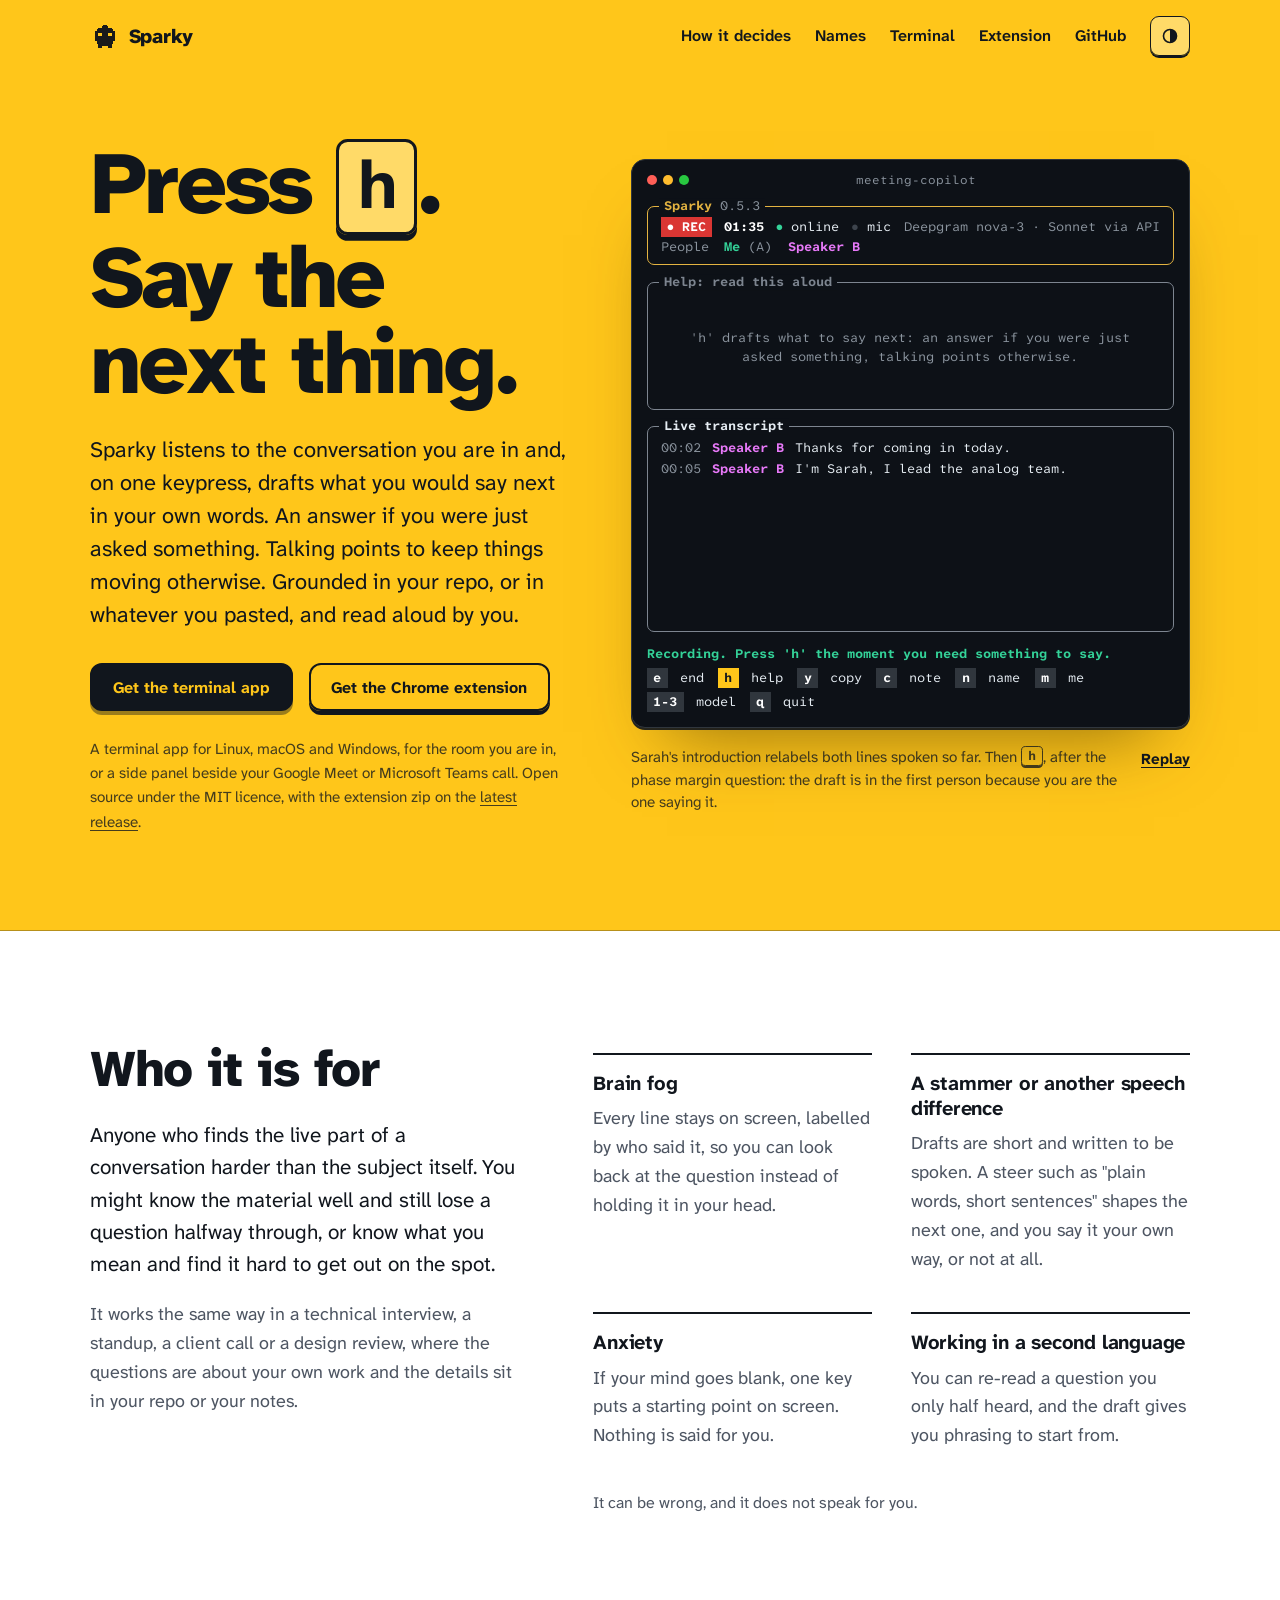
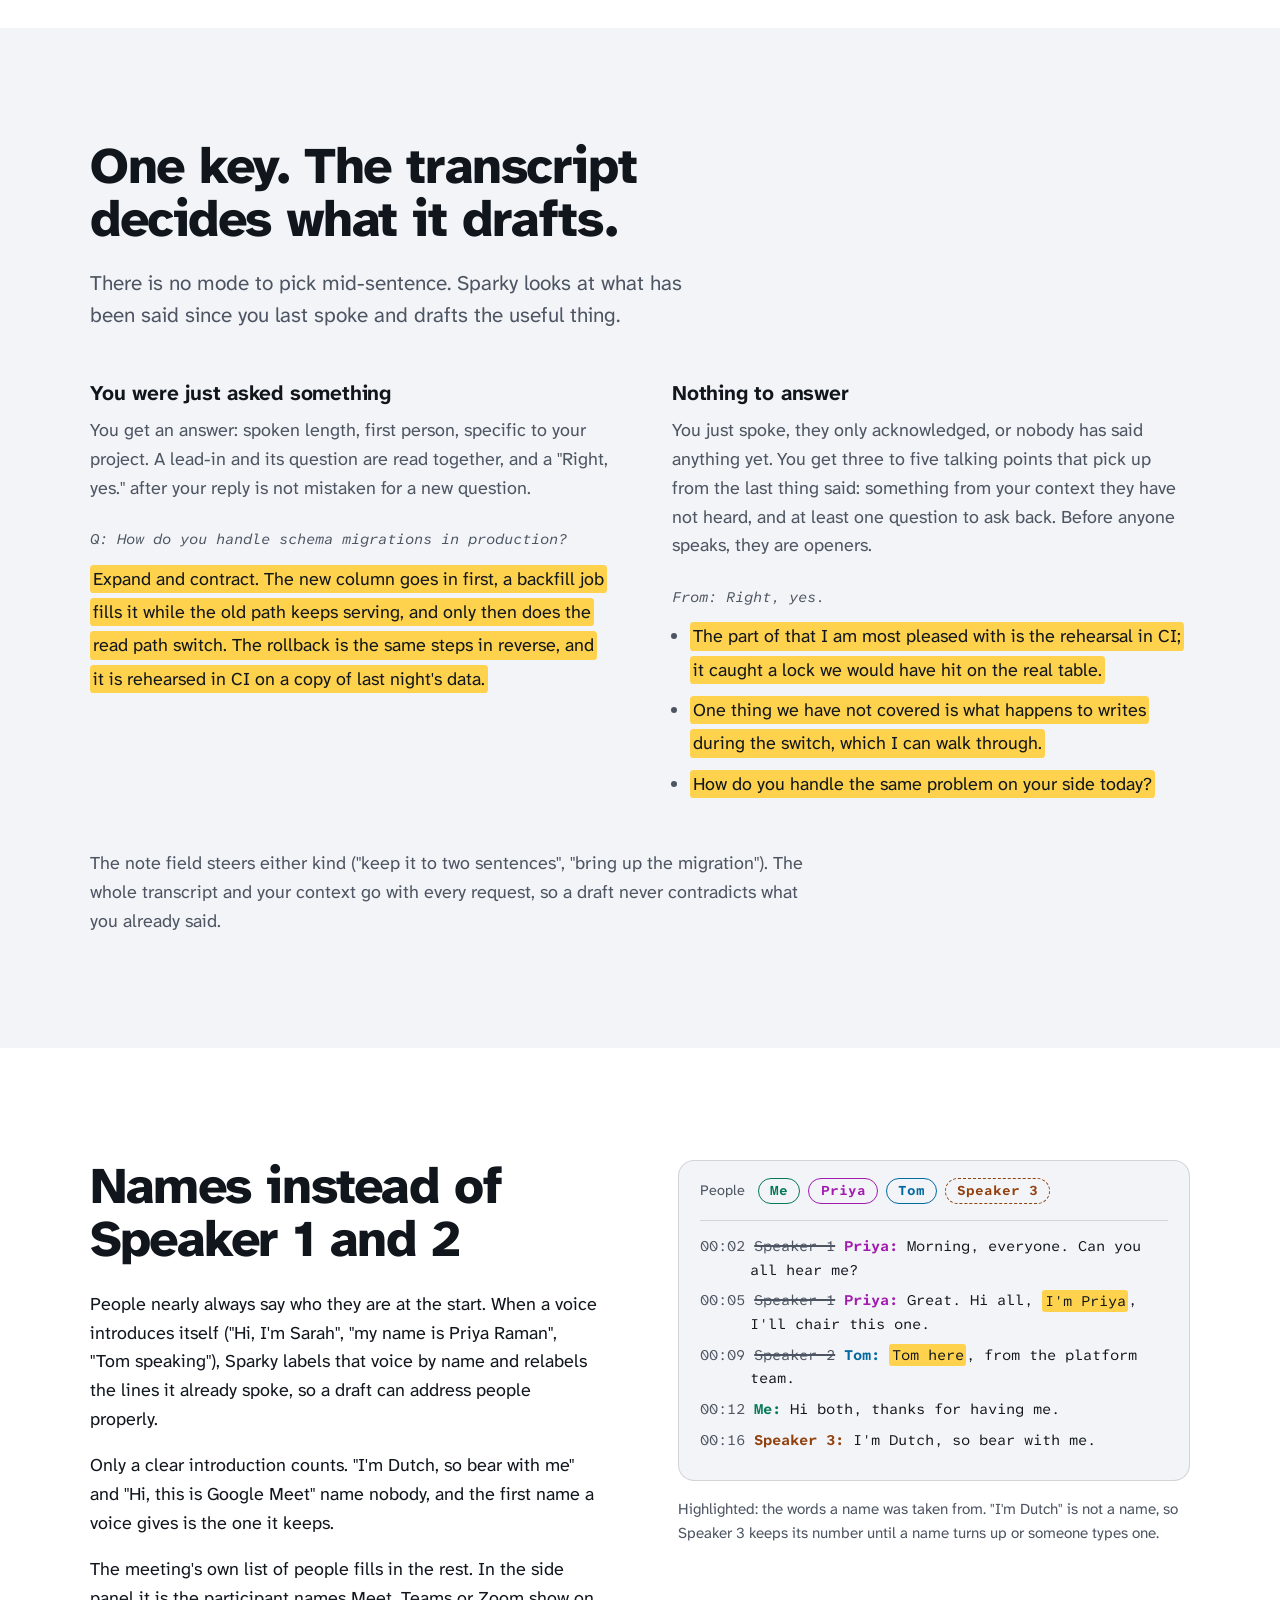
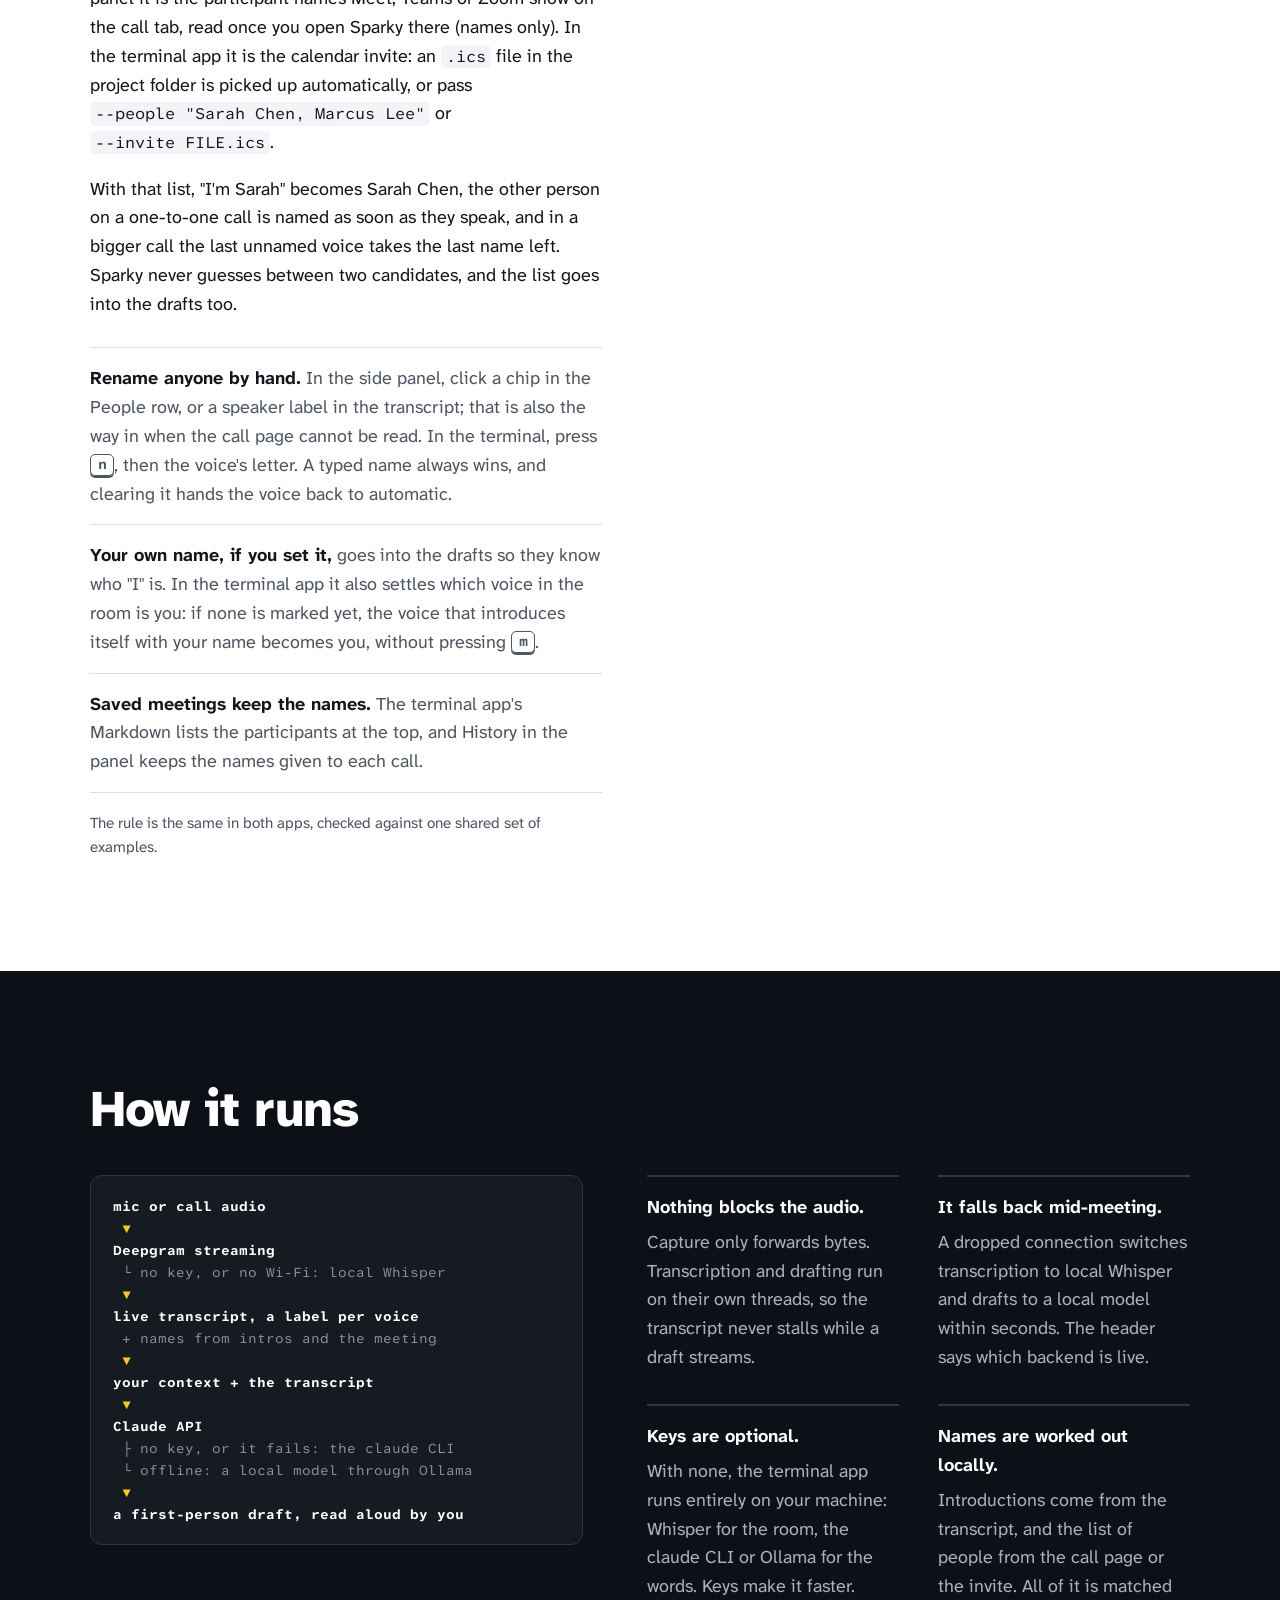
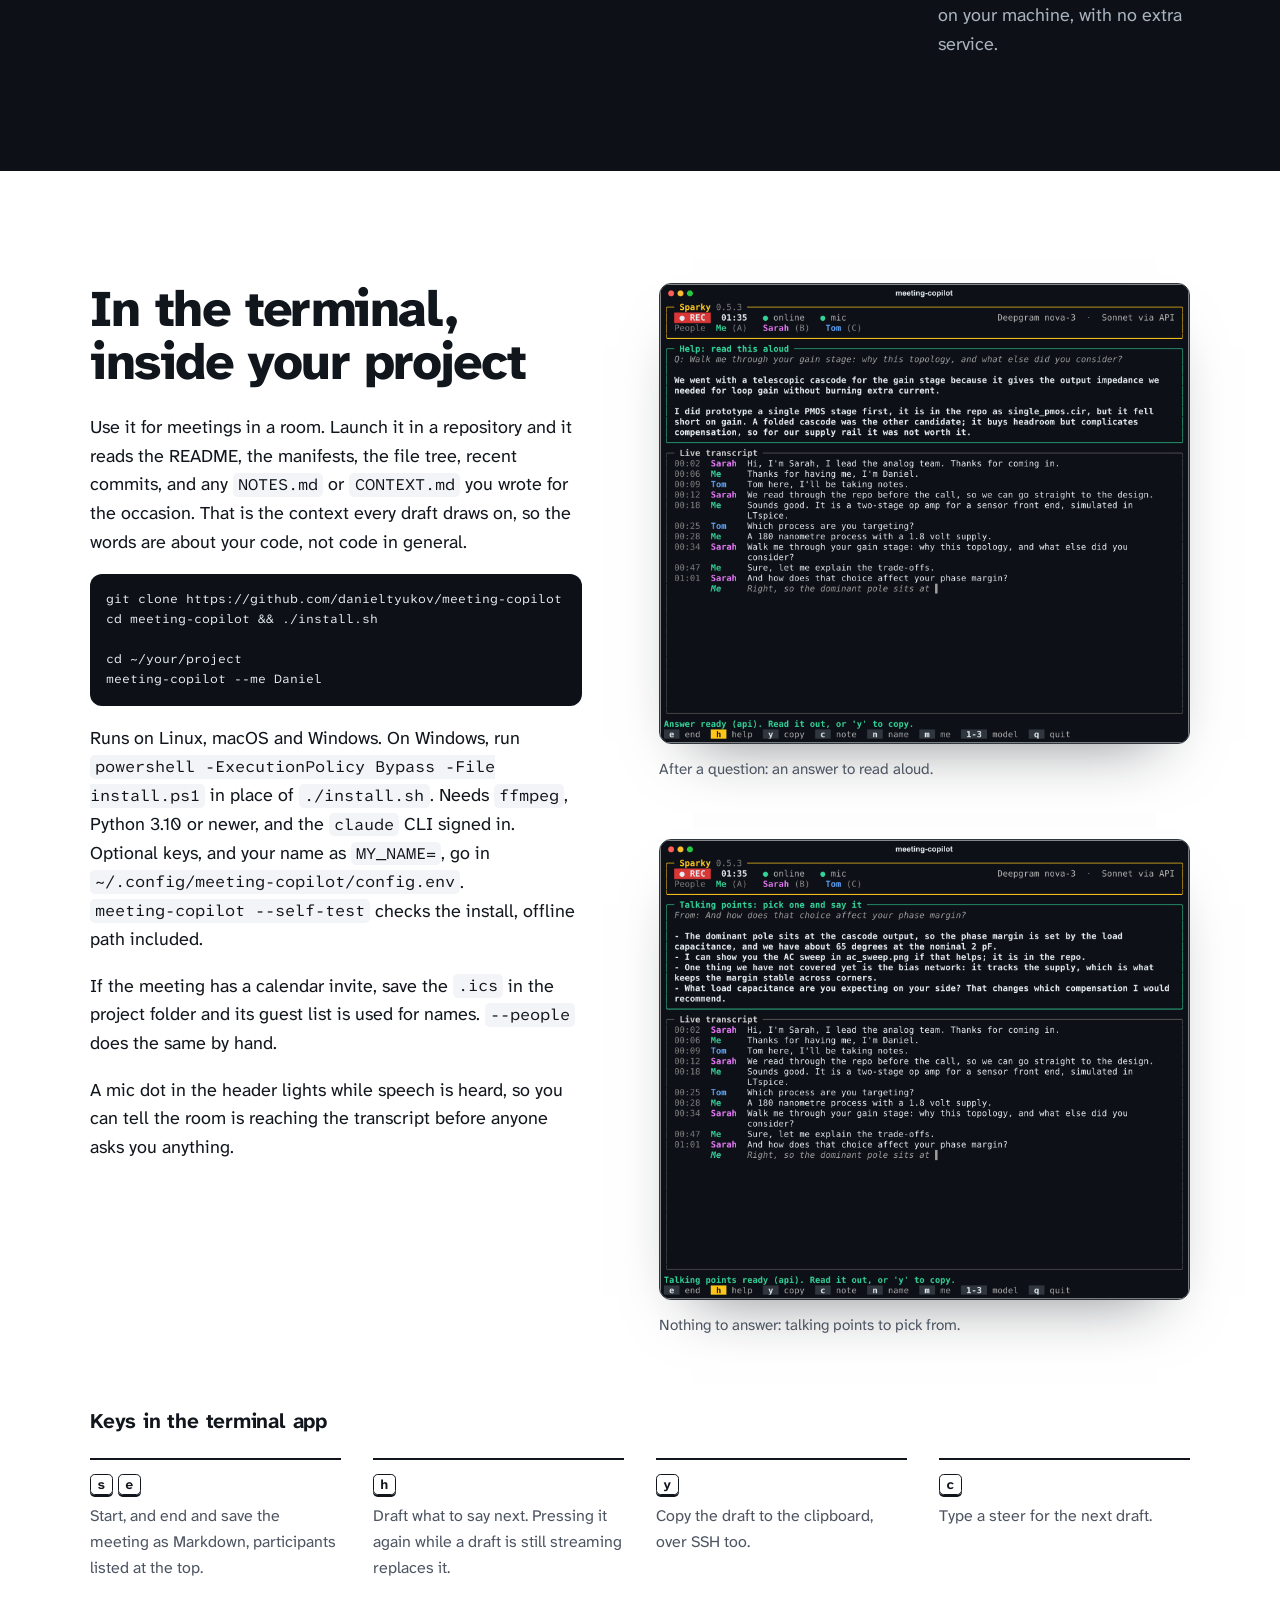
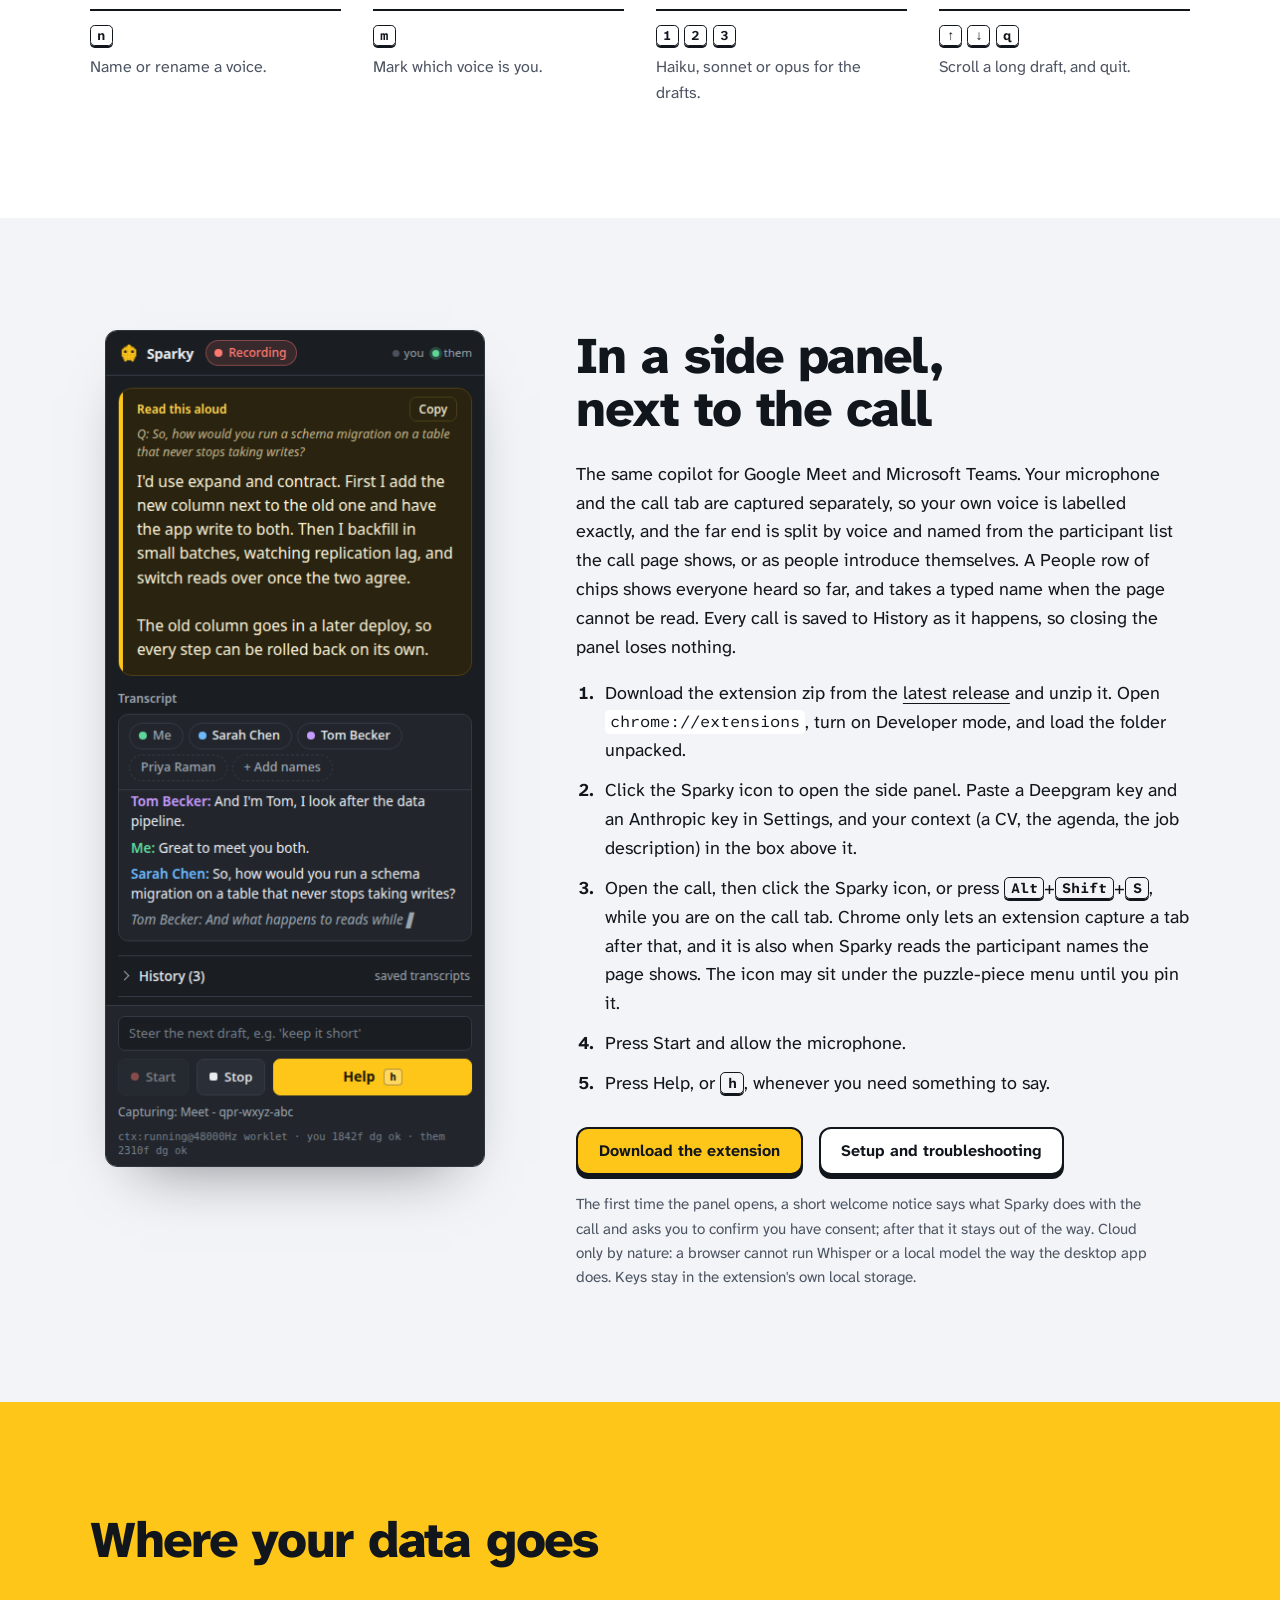
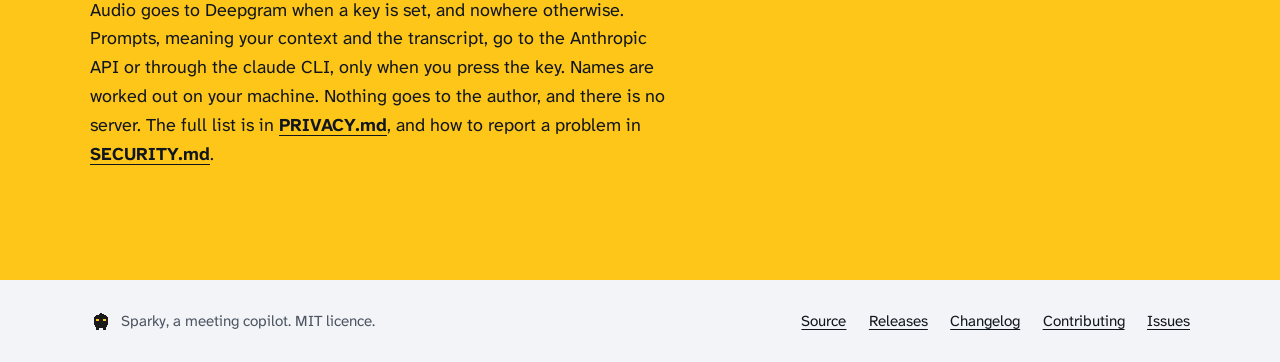
==== commit 098bcb1c: "chore: release 0.5.3 (extension 0.5.5) Version bumps, the changelog entry, and the screenshots re-re" ====
--- a/site/index.html
+++ b/site/index.html
@@ -85,7 +85,7 @@
           <div class="term" id="demo" role="img" aria-label="The terminal app during a design review. The other voice is labelled Sarah, a name taken from the introduction. After the question about phase margin, the draft box holds a first-person answer to read aloud.">
             <div class="term-bar" aria-hidden="true"><span></span><span></span><span></span><b>meeting-copilot</b></div>
             <div class="tp tp-head">
-              <span class="tp-title"><b>Sparky</b> 0.5.2</span>
+              <span class="tp-title"><b>Sparky</b> 0.5.3</span>
               <div class="head-row">
                 <span class="head-left">
                   <span class="rec">&#9679; REC</span>
